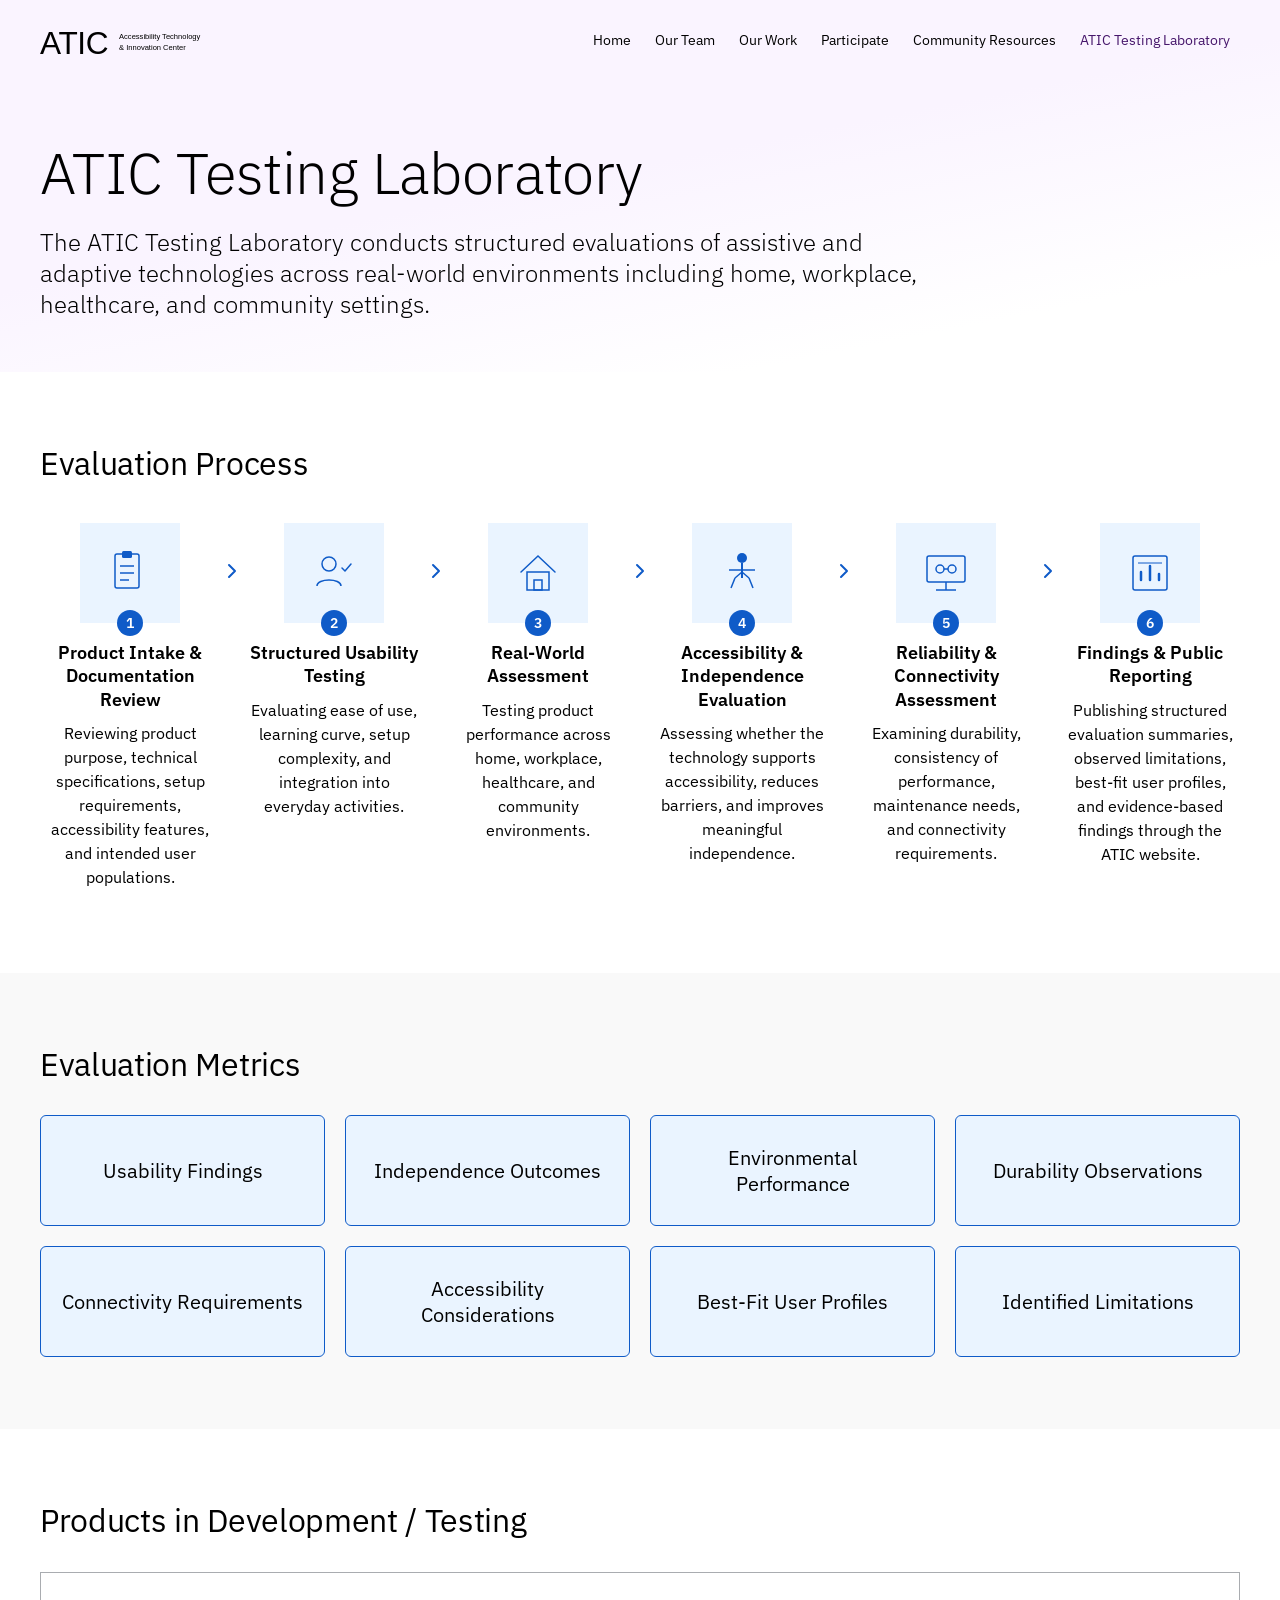
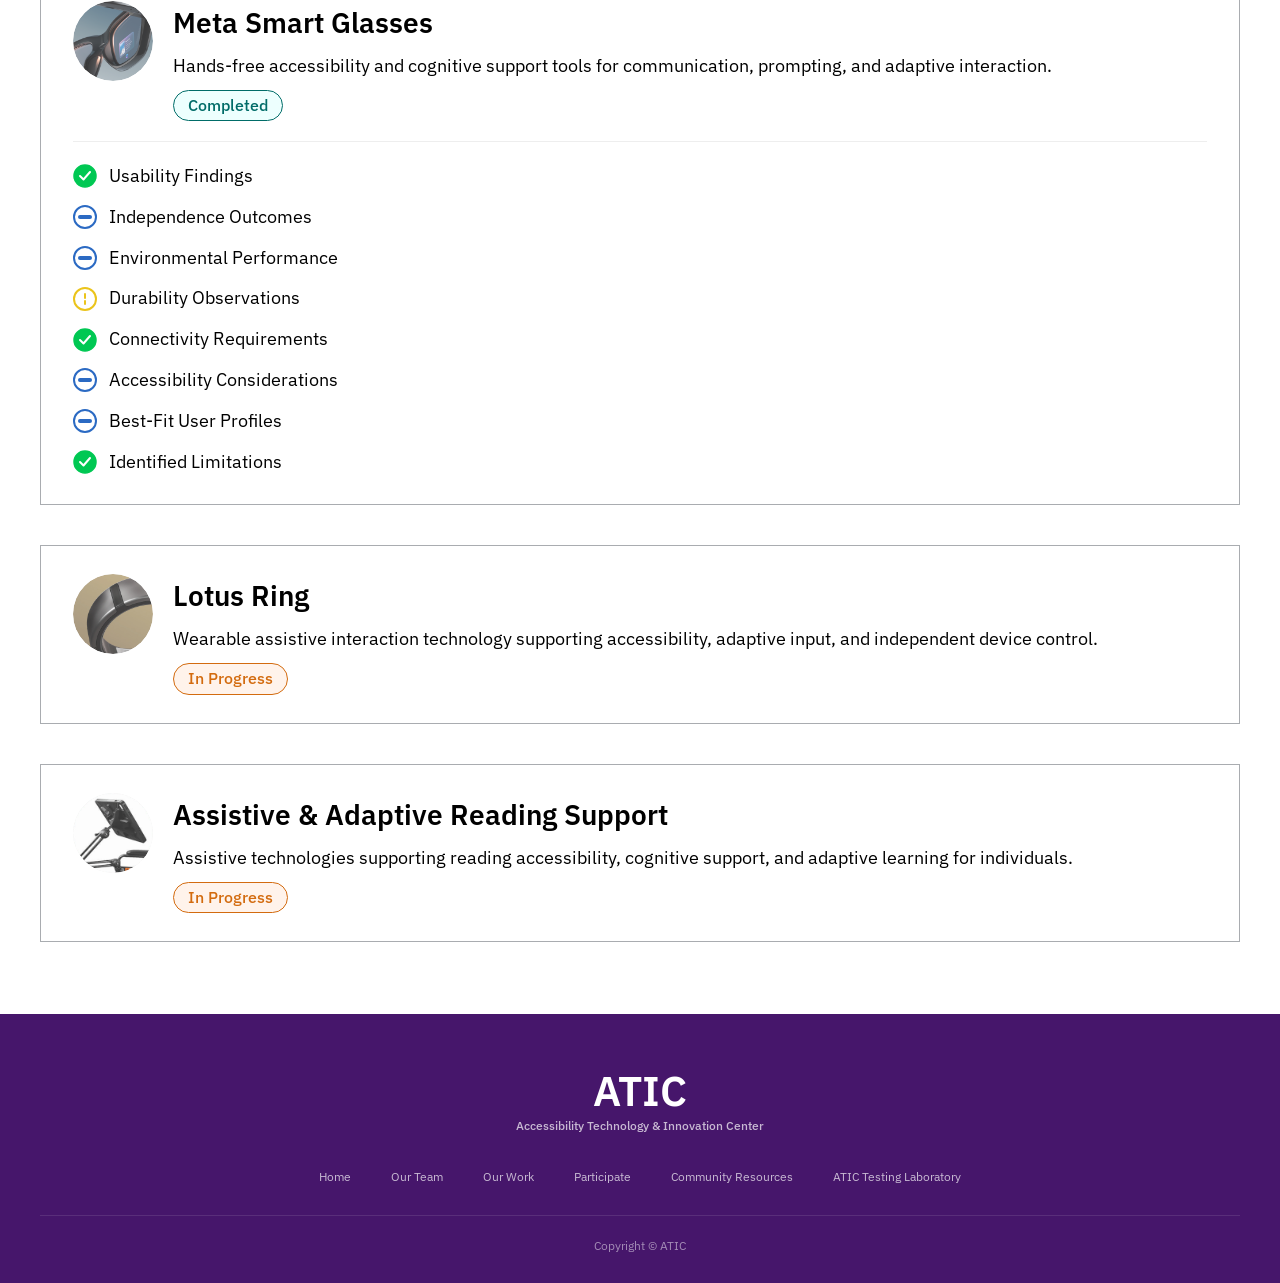
==== atic-testing-laboratory.html @ b6a00f61 "Fix navbar truly transparent + remove ALL button borders Navbar transparency (root cause fixed): - R" ====
<!DOCTYPE html>
<html lang="en">
<head>
  <meta charset="UTF-8" />
  <meta name="viewport" content="width=device-width, initial-scale=1.0" />
  <title>ATIC Testing Laboratory — ATIC</title>
  <meta name="description" content="The ATIC Testing Laboratory conducts structured evaluations of assistive and adaptive technologies across real-world environments." />
  <link rel="stylesheet" href="css/styles.css" />
  <style>
    /* ── ATIC Testing Laboratory page overrides (from Figma CSS) ── */

    /* Hero: same gradient as Participate */
    .hero-lab {
      background: linear-gradient(348.74deg, #FFFFFF 17.06%, #FAF4FF 53.49%);
      padding: calc(80px + 56px) 0 52px; /* 80px nav-h + content spacing */
    }
    .hero-lab .hero-desc-lg {
      font-size: clamp(1.1rem, 2vw, 1.5rem);
      font-weight: 300;
      color: var(--text);
      max-width: 900px;
      line-height: 1.3;
      margin-top: 16px;
    }

    /* ── Evaluation Process ── */
    .eval-flow {
      display: flex;
      align-items: flex-start;
      overflow-x: auto;
      padding-bottom: 12px;
      gap: 0;
      margin-top: 40px;
    }
    .eval-step {
      flex: 1;
      min-width: 145px;
      display: flex;
      flex-direction: column;
      align-items: center;
      text-align: center;
      padding: 0 4px;
    }
    /* 100×100 icon box with #EAF4FF bg (from Figma) */
    .eval-icon-wrap {
      position: relative;
      width: 100px; height: 100px;
      background: #EAF4FF;
      display: flex; align-items: center; justify-content: center;
      flex-shrink: 0;
      margin-bottom: 18px;
    }
    .eval-icon-wrap svg { width: 54px; height: 54px; }
    /* Step number circle: #0F5BC8 (from Figma) */
    .eval-num {
      position: absolute;
      bottom: -13px; left: 50%; transform: translateX(-50%);
      width: 26px; height: 26px;
      background: #0F5BC8;
      border-radius: 50%;
      color: #fff;
      font-size: 0.875rem; font-weight: 600;
      display: flex; align-items: center; justify-content: center;
      font-family: 'IBM Plex Sans', sans-serif;
      flex-shrink: 0;
      z-index: 1;
    }
    /* Step label: 18px weight 600 centered (from Figma) */
    .eval-label {
      font-size: 1.125rem;
      font-weight: 600;
      line-height: 1.3;
      color: var(--text);
      margin-bottom: 10px;
      max-width: 200px;
    }
    /* Description: 16px weight 400 (from Figma) */
    .eval-desc {
      font-size: 1rem;
      font-weight: 400;
      color: var(--text);
      line-height: 1.5;
      max-width: 200px;
    }
    /* Arrow connector between steps: border #0F5BC8 (from Figma) */
    .eval-arrow {
      flex-shrink: 0;
      display: flex; align-items: flex-start;
      padding-top: 36px;
      color: #0F5BC8;
    }
    .eval-arrow svg { width: 24px; height: 24px; }

    /* ── Evaluation Metrics ── */
    /* Boxes: #EAF4FF bg, #0F5BC8 border, border-radius 6px (from Figma) */
    .metrics-grid-lab {
      display: grid;
      grid-template-columns: repeat(4, 1fr);
      gap: 20px;
      margin-top: 32px;
    }
    .metric-box-lab {
      background: #EAF4FF;
      border: 1px solid #0F5BC8;
      border-radius: 6px;
      min-height: 111px;
      display: flex; align-items: center; justify-content: center;
      text-align: center;
      padding: 16px 20px;
      /* 20px font (from Figma) */
      font-size: 1.25rem;
      font-weight: 400;
      line-height: 1.3;
      color: var(--text);
      transition: background .2s;
    }
    .metric-box-lab:hover { background: #D4ECFF; }

    /* ── Product cards ── */
    .prod-list { display: flex; flex-direction: column; gap: 40px; margin-top: 32px; }
    .prod-card-lab {
      border: 1px solid var(--border);
      padding: 28px 32px;
    }
    .prod-header-lab {
      display: flex; align-items: flex-start; gap: 20px;
    }
    /* 80×80 circular placeholder (from Figma: Ellipse 130 = 80px) */
    .prod-circle {
      width: 80px; height: 80px;
      border-radius: 50%;
      flex-shrink: 0;
      overflow: hidden;
    }
    .prod-meta { flex: 1; }
    .prod-name {
      font-size: 1.75rem; /* 28px from Figma */
      font-weight: 600;
      margin-bottom: 8px;
    }
    .prod-desc {
      font-size: 1.125rem; /* 18px from Figma */
      font-weight: 400;
      color: var(--text);
      margin-bottom: 12px;
      line-height: 1.33;
    }
    /* Completed badge: #EDFFFE bg, #006C68 border+text (from Figma) */
    .badge-completed-lab {
      display: inline-flex; align-items: center; justify-content: center;
      padding: 2px 14px;
      background: #EDFFFE;
      border: 1px solid #006C68;
      border-radius: 16px;
      font-size: 1rem; font-weight: 500;
      color: #006C68;
    }
    /* In Progress badge: #FFF3EB bg, #D36B0F border+text (from Figma) */
    .badge-progress-lab {
      display: inline-flex; align-items: center; justify-content: center;
      padding: 2px 14px;
      background: #FFF3EB;
      border: 1px solid #D36B0F;
      border-radius: 16px;
      font-size: 1rem; font-weight: 500;
      color: #D36B0F;
    }
    /* Checklist */
    .prod-checklist-lab {
      margin-top: 20px;
      padding-top: 20px;
      border-top: 1px solid #eee;
      display: flex;
      flex-direction: column;
      gap: 12px;
    }
    .check-row-lab {
      display: flex; align-items: center; gap: 12px;
      font-size: 1.125rem; /* 18px from Figma */
      font-weight: 400;
      color: var(--text);
    }
    .check-row-lab svg { flex-shrink: 0; width: 24px; height: 24px; }

    /* Responsive */
    @media (max-width: 1024px) {
      .metrics-grid-lab { grid-template-columns: repeat(2, 1fr); }
    }
    @media (max-width: 768px) {
      .eval-flow { flex-direction: column; align-items: center; }
      .eval-arrow { padding-top: 0; transform: rotate(90deg); }
      .metrics-grid-lab { grid-template-columns: repeat(2, 1fr); gap: 12px; }
      .metric-box-lab { font-size: 1rem; min-height: 80px; }
      .prod-header-lab { flex-direction: column; align-items: flex-start; }
      .prod-name { font-size: 1.375rem; }
      .prod-desc { font-size: 1rem; }
    }
    @media (max-width: 480px) {
      .metrics-grid-lab { grid-template-columns: 1fr 1fr; }
    }
  </style>
</head>
<body class="page-body">

<!-- ═══════════ NAVBAR ═══════════ -->
<nav class="navbar">
  <div class="container nav-inner">
    <a href="index.html" class="nav-logo"><img src="assets/images/atic-logo.svg" alt="ATIC - Accessibility Technology &amp; Innovation Center" class="nav-logo-img"></a>
    <div class="nav-links">
      <a href="index.html">Home</a>
      <a href="our-team.html">Our Team</a>
      <a href="our-work.html">Our Work</a>
      <a href="participate.html">Participate</a>
      <a href="community-resources.html">Community Resources</a>
      <a href="atic-testing-laboratory.html" class="active">ATIC Testing Laboratory</a>
    </div>
    <button class="hamburger" aria-label="Menu"><span></span><span></span><span></span></button>
  </div>
</nav>
<div class="mobile-nav">
  <a href="index.html">Home</a>
  <a href="our-team.html">Our Team</a>
  <a href="our-work.html">Our Work</a>
  <a href="participate.html">Participate</a>
  <a href="community-resources.html">Community Resources</a>
  <a href="atic-testing-laboratory.html" class="active">ATIC Testing Laboratory</a>
</div>

<!-- ═══════════ HERO ═══════════
     bg: linear-gradient(348.74deg, #FFFFFF 17.06%, #FAF4FF 53.49%)
     heading: weight 300, 64px | description: weight 300, 24px
-->
<section class="hero-lab">
  <div class="container">
    <h1 class="h-hero">ATIC Testing Laboratory</h1>
    <p class="hero-desc-lg">The ATIC Testing Laboratory conducts structured evaluations of assistive and adaptive technologies across real-world environments including home, workplace, healthcare, and community settings.</p>
  </div>
</section>

<!-- ═══════════ EVALUATION PROCESS ═══════════
     Icons: 100×100px, #EAF4FF bg
     Step numbers: 26×26px, #0F5BC8 bg, white text
     Labels: 18px weight 600 | Desc: 16px weight 400
     Connectors: #0F5BC8 arrows
-->
<section style="background:#fff; padding:72px 0;">
  <div class="container">
    <h2 class="h-section">Evaluation Process</h2>
    <div class="eval-flow">

      <!-- Step 1 -->
      <div class="eval-step">
        <div class="eval-icon-wrap">
          <!-- Document/clipboard icon -->
          <svg viewBox="0 0 54 54" fill="none" xmlns="http://www.w3.org/2000/svg">
            <rect x="12" y="8" width="24" height="34" rx="2" fill="none" stroke="#0F5BC8" stroke-width="1.5"/>
            <rect x="19" y="5" width="10" height="7" rx="1.5" fill="#0F5BC8"/>
            <line x1="17" y1="20" x2="31" y2="20" stroke="#0F5BC8" stroke-width="1.5"/>
            <line x1="17" y1="27" x2="31" y2="27" stroke="#0F5BC8" stroke-width="1.5"/>
            <line x1="17" y1="34" x2="26" y2="34" stroke="#0F5BC8" stroke-width="1.5"/>
          </svg>
          <div class="eval-num">1</div>
        </div>
        <p class="eval-label">Product Intake &amp; Documentation Review</p>
        <p class="eval-desc">Reviewing product purpose, technical specifications, setup requirements, accessibility features, and intended user populations.</p>
      </div>

      <div class="eval-arrow">
        <svg viewBox="0 0 24 24" fill="none" xmlns="http://www.w3.org/2000/svg">
          <path d="M9 18l6-6-6-6" stroke="#0F5BC8" stroke-width="2" stroke-linecap="round" stroke-linejoin="round"/>
        </svg>
      </div>

      <!-- Step 2 -->
      <div class="eval-step">
        <div class="eval-icon-wrap">
          <!-- Person + checklist icon -->
          <svg viewBox="0 0 54 54" fill="none" xmlns="http://www.w3.org/2000/svg">
            <circle cx="22" cy="18" r="7" fill="none" stroke="#0F5BC8" stroke-width="1.5"/>
            <path d="M10 40c0-8 24-8 24 0" fill="none" stroke="#0F5BC8" stroke-width="1.5"/>
            <path d="M35 22l3 3 6-7" stroke="#0F5BC8" stroke-width="1.5" stroke-linecap="round" stroke-linejoin="round" fill="none"/>
          </svg>
          <div class="eval-num">2</div>
        </div>
        <p class="eval-label">Structured Usability Testing</p>
        <p class="eval-desc">Evaluating ease of use, learning curve, setup complexity, and integration into everyday activities.</p>
      </div>

      <div class="eval-arrow">
        <svg viewBox="0 0 24 24" fill="none"><path d="M9 18l6-6-6-6" stroke="#0F5BC8" stroke-width="2" stroke-linecap="round" stroke-linejoin="round"/></svg>
      </div>

      <!-- Step 3 -->
      <div class="eval-step">
        <div class="eval-icon-wrap">
          <!-- House/environment icon -->
          <svg viewBox="0 0 54 54" fill="none" xmlns="http://www.w3.org/2000/svg">
            <path d="M10 26L27 10L44 26" stroke="#0F5BC8" stroke-width="1.5" stroke-linecap="round"/>
            <rect x="16" y="26" width="22" height="18" fill="none" stroke="#0F5BC8" stroke-width="1.5"/>
            <rect x="23" y="34" width="8" height="10" fill="none" stroke="#0F5BC8" stroke-width="1.5"/>
          </svg>
          <div class="eval-num">3</div>
        </div>
        <p class="eval-label">Real-World Assessment</p>
        <p class="eval-desc">Testing product performance across home, workplace, healthcare, and community environments.</p>
      </div>

      <div class="eval-arrow">
        <svg viewBox="0 0 24 24" fill="none"><path d="M9 18l6-6-6-6" stroke="#0F5BC8" stroke-width="2" stroke-linecap="round" stroke-linejoin="round"/></svg>
      </div>

      <!-- Step 4 -->
      <div class="eval-step">
        <div class="eval-icon-wrap">
          <!-- Accessibility figure icon -->
          <svg viewBox="0 0 54 54" fill="none" xmlns="http://www.w3.org/2000/svg">
            <circle cx="27" cy="12" r="5" fill="#0F5BC8"/>
            <line x1="27" y1="17" x2="27" y2="32" stroke="#0F5BC8" stroke-width="2"/>
            <line x1="14" y1="24" x2="40" y2="24" stroke="#0F5BC8" stroke-width="1.5"/>
            <line x1="20" y1="32" x2="27" y2="26" stroke="#0F5BC8" stroke-width="1.5"/>
            <line x1="34" y1="32" x2="27" y2="26" stroke="#0F5BC8" stroke-width="1.5"/>
            <line x1="20" y1="32" x2="16" y2="42" stroke="#0F5BC8" stroke-width="1.5"/>
            <line x1="34" y1="32" x2="38" y2="42" stroke="#0F5BC8" stroke-width="1.5"/>
          </svg>
          <div class="eval-num">4</div>
        </div>
        <p class="eval-label">Accessibility &amp; Independence Evaluation</p>
        <p class="eval-desc">Assessing whether the technology supports accessibility, reduces barriers, and improves meaningful independence.</p>
      </div>

      <div class="eval-arrow">
        <svg viewBox="0 0 24 24" fill="none"><path d="M9 18l6-6-6-6" stroke="#0F5BC8" stroke-width="2" stroke-linecap="round" stroke-linejoin="round"/></svg>
      </div>

      <!-- Step 5 -->
      <div class="eval-step">
        <div class="eval-icon-wrap">
          <!-- Connectivity/network icon -->
          <svg viewBox="0 0 54 54" fill="none" xmlns="http://www.w3.org/2000/svg">
            <rect x="8" y="10" width="38" height="26" rx="2" fill="none" stroke="#0F5BC8" stroke-width="1.5"/>
            <line x1="27" y1="36" x2="27" y2="44" stroke="#0F5BC8" stroke-width="1.5"/>
            <line x1="17" y1="44" x2="37" y2="44" stroke="#0F5BC8" stroke-width="1.5"/>
            <circle cx="21" cy="23" r="4" fill="none" stroke="#0F5BC8" stroke-width="1.5"/>
            <circle cx="33" cy="23" r="4" fill="none" stroke="#0F5BC8" stroke-width="1.5"/>
            <line x1="25" y1="23" x2="29" y2="23" stroke="#0F5BC8" stroke-width="1.5"/>
          </svg>
          <div class="eval-num">5</div>
        </div>
        <p class="eval-label">Reliability &amp; Connectivity Assessment</p>
        <p class="eval-desc">Examining durability, consistency of performance, maintenance needs, and connectivity requirements.</p>
      </div>

      <div class="eval-arrow">
        <svg viewBox="0 0 24 24" fill="none"><path d="M9 18l6-6-6-6" stroke="#0F5BC8" stroke-width="2" stroke-linecap="round" stroke-linejoin="round"/></svg>
      </div>

      <!-- Step 6 -->
      <div class="eval-step">
        <div class="eval-icon-wrap">
          <!-- Chart/reporting icon -->
          <svg viewBox="0 0 54 54" fill="none" xmlns="http://www.w3.org/2000/svg">
            <rect x="10" y="10" width="34" height="34" rx="2" fill="none" stroke="#0F5BC8" stroke-width="1.5"/>
            <line x1="18" y1="34" x2="18" y2="26" stroke="#0F5BC8" stroke-width="2.5" stroke-linecap="round"/>
            <line x1="27" y1="34" x2="27" y2="20" stroke="#0F5BC8" stroke-width="2.5" stroke-linecap="round"/>
            <line x1="36" y1="34" x2="36" y2="28" stroke="#0F5BC8" stroke-width="2.5" stroke-linecap="round"/>
            <line x1="15" y1="17" x2="39" y2="17" stroke="#0F5BC8" stroke-width="1"/>
          </svg>
          <div class="eval-num">6</div>
        </div>
        <p class="eval-label">Findings &amp; Public Reporting</p>
        <p class="eval-desc">Publishing structured evaluation summaries, observed limitations, best-fit user profiles, and evidence-based findings through the ATIC website.</p>
      </div>

    </div>
  </div>
</section>

<!-- ═══════════ EVALUATION METRICS ═══════════
     Boxes: #EAF4FF bg, #0F5BC8 border, border-radius 6px
     Text: 20px weight 400 centered (from Figma)
-->
<section style="background:#F9F9F9; padding:72px 0;">
  <div class="container">
    <h2 class="h-section">Evaluation Metrics</h2>
    <div class="metrics-grid-lab">
      <div class="metric-box-lab">Usability Findings</div>
      <div class="metric-box-lab">Independence Outcomes</div>
      <div class="metric-box-lab">Environmental Performance</div>
      <div class="metric-box-lab">Durability Observations</div>
      <div class="metric-box-lab">Connectivity Requirements</div>
      <div class="metric-box-lab">Accessibility Considerations</div>
      <div class="metric-box-lab">Best-Fit User Profiles</div>
      <div class="metric-box-lab">Identified Limitations</div>
    </div>
  </div>
</section>

<!-- ═══════════ PRODUCTS IN DEVELOPMENT / TESTING ═══════════
     Cards: border: 1px solid #A9ACB0
     Icon: 80×80px circle placeholder
     Title: 28px weight 600 | Desc: 18px weight 400
     Completed: #EDFFFE / #006C68
     In Progress: #FFF3EB / #D36B0F
     Checklist: green #00C853 / blue #2B6AC3 / yellow #EBC41B
-->
<section style="background:#fff; padding:72px 0;">
  <div class="container">
    <h2 class="h-section">Products in Development / Testing</h2>
    <div class="prod-list">

      <!-- ── Product 1: Meta Smart Glasses (COMPLETED — expanded checklist) ── -->
      <div class="prod-card-lab">
        <div class="prod-header-lab">
          <div class="prod-circle">
            <img src="assets/images/Ellipse 131.svg" alt="">
          </div>
          <div class="prod-meta">
            <p class="prod-name">Meta Smart Glasses</p>
            <p class="prod-desc">Hands-free accessibility and cognitive support tools for communication, prompting, and adaptive interaction.</p>
            <span class="badge-completed-lab">Completed</span>
          </div>
        </div>

        <!-- Checklist (only shown for first product per Figma) -->
        <div class="prod-checklist-lab">

          <!-- Green ✓ = fully done (#00C853) -->
          <div class="check-row-lab">
            <svg viewBox="0 0 24 24" fill="none" xmlns="http://www.w3.org/2000/svg">
              <circle cx="12" cy="12" r="11" fill="#00C853" stroke="#00C853" stroke-width="1.5"/>
              <path d="M7 12L10.5 15.5L17 8" stroke="#fff" stroke-width="2" stroke-linecap="round" stroke-linejoin="round"/>
            </svg>
            Usability Findings
          </div>

          <!-- Blue ● = in progress (#2B6AC3) -->
          <div class="check-row-lab">
            <svg viewBox="0 0 24 24" fill="none" xmlns="http://www.w3.org/2000/svg">
              <circle cx="12" cy="12" r="11" fill="none" stroke="#2B6AC3" stroke-width="2"/>
              <rect x="5" y="10" width="14" height="4" rx="2" fill="#2B6AC3"/>
            </svg>
            Independence Outcomes
          </div>

          <!-- Blue ● -->
          <div class="check-row-lab">
            <svg viewBox="0 0 24 24" fill="none" xmlns="http://www.w3.org/2000/svg">
              <circle cx="12" cy="12" r="11" fill="none" stroke="#2B6AC3" stroke-width="2"/>
              <rect x="5" y="10" width="14" height="4" rx="2" fill="#2B6AC3"/>
            </svg>
            Environmental Performance
          </div>

          <!-- Yellow ◎ = partially done (#EBC41B) -->
          <div class="check-row-lab">
            <svg viewBox="0 0 24 24" fill="none" xmlns="http://www.w3.org/2000/svg">
              <circle cx="12" cy="12" r="11" fill="none" stroke="#EBC41B" stroke-width="2"/>
              <line x1="12" y1="7" x2="12" y2="11" stroke="#EBC41B" stroke-width="2" stroke-linecap="round"/>
              <line x1="12" y1="14" x2="12" y2="17" stroke="#EBC41B" stroke-width="2" stroke-linecap="round"/>
            </svg>
            Durability Observations
          </div>

          <!-- Green ✓ -->
          <div class="check-row-lab">
            <svg viewBox="0 0 24 24" fill="none" xmlns="http://www.w3.org/2000/svg">
              <circle cx="12" cy="12" r="11" fill="#00C853" stroke="#00C853" stroke-width="1.5"/>
              <path d="M7 12L10.5 15.5L17 8" stroke="#fff" stroke-width="2" stroke-linecap="round" stroke-linejoin="round"/>
            </svg>
            Connectivity Requirements
          </div>

          <!-- Blue ● -->
          <div class="check-row-lab">
            <svg viewBox="0 0 24 24" fill="none" xmlns="http://www.w3.org/2000/svg">
              <circle cx="12" cy="12" r="11" fill="none" stroke="#2B6AC3" stroke-width="2"/>
              <rect x="5" y="10" width="14" height="4" rx="2" fill="#2B6AC3"/>
            </svg>
            Accessibility Considerations
          </div>

          <!-- Blue ● -->
          <div class="check-row-lab">
            <svg viewBox="0 0 24 24" fill="none" xmlns="http://www.w3.org/2000/svg">
              <circle cx="12" cy="12" r="11" fill="none" stroke="#2B6AC3" stroke-width="2"/>
              <rect x="5" y="10" width="14" height="4" rx="2" fill="#2B6AC3"/>
            </svg>
            Best-Fit User Profiles
          </div>

          <!-- Green ✓ -->
          <div class="check-row-lab">
            <svg viewBox="0 0 24 24" fill="none" xmlns="http://www.w3.org/2000/svg">
              <circle cx="12" cy="12" r="11" fill="#00C853" stroke="#00C853" stroke-width="1.5"/>
              <path d="M7 12L10.5 15.5L17 8" stroke="#fff" stroke-width="2" stroke-linecap="round" stroke-linejoin="round"/>
            </svg>
            Identified Limitations
          </div>

        </div>
      </div>

      <!-- ── Product 2: Lotus Ring (IN PROGRESS — no checklist) ── -->
      <div class="prod-card-lab">
        <div class="prod-header-lab">
          <div class="prod-circle">
            <img src="assets/images/Ellipse 130.svg" alt="">
          </div>
          <div class="prod-meta">
            <p class="prod-name">Lotus Ring</p>
            <p class="prod-desc">Wearable assistive interaction technology supporting accessibility, adaptive input, and independent device control.</p>
            <span class="badge-progress-lab">In Progress</span>
          </div>
        </div>
      </div>

      <!-- ── Product 3: Assistive & Adaptive Reading Support (IN PROGRESS — no checklist) ── -->
      <div class="prod-card-lab">
        <div class="prod-header-lab">
          <div class="prod-circle">
            <img src="assets/images/Ellipse 130 (1).svg" alt="">
          </div>
          <div class="prod-meta">
            <p class="prod-name">Assistive &amp; Adaptive Reading Support</p>
            <p class="prod-desc">Assistive technologies supporting reading accessibility, cognitive support, and adaptive learning for individuals.</p>
            <span class="badge-progress-lab">In Progress</span>
          </div>
        </div>
      </div>

    </div>
  </div>
</section>

<!-- ═══════════ FOOTER ═══════════ -->
<footer>
  <div class="container">
    <div class="footer-logo-wrap">
      <span class="footer-atic">ATIC</span>
      <span class="footer-sub">Accessibility Technology &amp; Innovation Center</span>
    </div>
    <nav class="footer-nav">
      <a href="index.html">Home</a>
      <a href="our-team.html">Our Team</a>
      <a href="our-work.html">Our Work</a>
      <a href="participate.html">Participate</a>
      <a href="community-resources.html">Community Resources</a>
      <a href="atic-testing-laboratory.html">ATIC Testing Laboratory</a>
    </nav>
    <p class="footer-copy">Copyright &copy; ATIC</p>
  </div>
</footer>

<script src="js/main.js"></script>
</body>
</html>
---- css/styles.css ----
/* ============================================================
   ATIC Website — v3 (Pixel-exact from Figma CSS spec)
   Font: IBM Plex Sans | Primary: #46166B
   ============================================================ */

@import url('https://fonts.googleapis.com/css2?family=IBM+Plex+Sans:ital,wght@0,300;0,400;0,500;0,600;1,400&display=swap');

/* ── Design tokens (directly from Figma CSS) ── */
:root {
  --purple:     #46166B;   /* primary brand purple */
  --purple-tag: #6615A4;   /* research badge */
  --lavender:   #FAF4FF;   /* light purple bg */
  --gold:       #FDCC48;   /* CTA banner */
  --green-tag:  #166B5A;   /* workshop badge */
  --amber-tag:  #DEA303;   /* event badge */
  --footer-bg:  #46166B;
  --text:       #000000;
  --text-muted: #7E7E7E;
  --border:     #A9ACB0;
  --card-f9:    #F9F9F9;
  --ededed:     #EDEDED;
  --white:      #FFFFFF;
  --shadow:     0 4px 16px rgba(0,0,0,.08);
  --r-sm:  6px;
  --r-md: 12px;
  --nav-h: 80px;
  --max-w: 1400px;
  --ease:  all .22s ease;
}

/* ── Reset ── */
*,*::before,*::after{box-sizing:border-box;margin:0;padding:0}
html{scroll-behavior:smooth}
body{
  font-family:'IBM Plex Sans',system-ui,sans-serif;
  color:var(--text);
  background:#fff;
  -webkit-font-smoothing:antialiased;
  line-height:1.6;
  overflow-x:hidden; /* feedback: remove horizontal scrollbar */
}
img{max-width:100%;height:auto;display:block}
a{text-decoration:none;color:inherit}
ul{list-style:none}
button{cursor:pointer;border:0;background:none;font-family:inherit}
/* Navbar is transparent, hero sections include nav-h in their top padding */
.page-body{padding-top:0}

/* ── Container ── */
.container{width:100%;max-width:var(--max-w);margin:0 auto;padding:0 40px}

/* ================================================================
   TYPOGRAPHY  (from Figma CSS)
   ================================================================ */
/* Hero heading: weight 300, 64px */
.h-hero{
  font-size:clamp(2rem,4.5vw,4rem);
  font-weight:300;
  line-height:1.3;
  letter-spacing:-0.01em;
  color:var(--text);
}
/* Section headings: feedback → IBM Plex Sans Regular 32px */
.h-section{
  font-size:2rem; /* 32px fixed per feedback */
  font-weight:400;
  line-height:1.2;
  letter-spacing:-0.01em;
  color:var(--text);
}
/* Card title: weight 600, 28px */
.h-card{
  font-size:clamp(1rem,2vw,1.75rem);
  font-weight:600;
  line-height:1.15;
  color:var(--text);
}
/* What We Do item title: weight 600, 24px */
.h-item{
  font-size:clamp(1rem,1.8vw,1.5rem);
  font-weight:600;
  line-height:1.33;
  color:var(--text);
}
p{font-size:1rem;color:var(--text);line-height:1.6}
.text-muted{color:var(--text-muted)}
.text-center{text-align:center}

/* ================================================================
   BUTTONS & LINKS  (from Figma CSS)
   ================================================================ */
/* Primary: filled, NO border */
.btn-primary{
  display:inline-flex;align-items:center;gap:6px;
  padding:8px 20px;
  background:var(--purple);color:#fff;
  font-size:1rem;font-weight:500;letter-spacing:-0.01em;
  border:0;
  border-radius:var(--r-sm);
  transition:var(--ease);
}
.btn-primary:hover{background:#341153;transform:translateY(-1px)}

/* Outline: NO border — subtle bg tint instead */
.btn-outline{
  display:inline-flex;align-items:center;gap:6px;
  padding:8px 20px;
  background:rgba(70,22,107,.09);color:var(--purple);
  font-size:1rem;font-weight:500;letter-spacing:-0.01em;
  border:0;
  border-radius:var(--r-sm);
  transition:var(--ease);
}
.btn-outline:hover{background:var(--purple);color:#fff}

/* Text arrow link — "Button →" style from Figma */
.link-btn{
  display:inline-flex;align-items:center;gap:4px;
  font-size:0.875rem;font-weight:500;
  color:var(--purple);
  transition:var(--ease);
}
.link-btn::after{content:'→'}
.link-btn:hover{gap:8px}

/* White-on-purple outline (for footer/dark bg) */
/* White variant on dark/coloured bg — NO border */
.btn-outline-white{
  display:inline-flex;align-items:center;padding:8px 20px;
  border:0;
  background:rgba(255,255,255,.18);color:#fff;
  font-size:1rem;font-weight:500;
  border-radius:var(--r-sm);transition:var(--ease);
}
.btn-outline-white:hover{background:rgba(255,255,255,.32)}

/* Small util */
.btn-sm{padding:6px 16px!important;font-size:0.875rem!important}

/* ── Badge tags (from Figma CSS) ── */
.tag{
  display:inline-flex;align-items:center;justify-content:center;
  padding:2px 14px;
  border-radius:16px;
  font-size:1rem;font-weight:500;
  line-height:1.5;
}
.tag-research{border:1px solid var(--purple-tag);color:var(--purple-tag)}
.tag-workshop{border:1px solid var(--green-tag);color:var(--green-tag)}
.tag-event   {border:1px solid var(--amber-tag);color:var(--amber-tag)}
.tag-purple  {border:1px solid var(--purple);   color:var(--purple)}

/* Completed / In Progress */
.badge-done{display:inline-flex;align-items:center;padding:3px 10px;border-radius:20px;font-size:.75rem;font-weight:600;background:#D1FAE5;color:#059669}
.badge-prog{display:inline-flex;align-items:center;padding:3px 10px;border-radius:20px;font-size:.75rem;font-weight:600;background:#DBEAFE;color:#2563EB}

/* ================================================================
   NAVBAR
   ================================================================ */
/* feedback: transparent navbar blends with hero, turns opaque on scroll */
.navbar{
  position:fixed;top:0;left:0;right:0;
  height:var(--nav-h);
  background:transparent;
  border-bottom:none;
  z-index:1000;
  transition:background .3s ease, border-bottom .3s ease, box-shadow .3s ease;
}
.navbar.scrolled{
  background:rgba(255,255,255,.97);
  backdrop-filter:blur(10px);
  border-bottom:1px solid #eee;
  box-shadow:var(--shadow);
}

.nav-inner{display:flex;align-items:center;justify-content:space-between;height:100%}

/* ATIC Logo — feedback: use img file so it stays consistent on responsive */
.nav-logo{display:flex;align-items:center;flex-shrink:0;text-decoration:none}
.nav-logo-img{height:44px;width:auto;display:block}
/* Keep text fallbacks for footer */
.logo-atic{font-size:2rem;font-weight:500;line-height:1;color:var(--text);letter-spacing:0}
.logo-sub-wrap{display:flex;align-items:center;padding-top:4px}
.logo-sub{font-size:0.625rem;font-weight:500;color:var(--text);line-height:1.3;max-width:130px}

/* Nav links */
.nav-links{display:flex;align-items:center;gap:4px}
.nav-links a{
  padding:6px 10px;
  font-size:0.875rem;font-weight:400;
  color:var(--text);
  border-radius:4px;
  transition:var(--ease);
  white-space:nowrap;
}
.nav-links a:hover,.nav-links a.active{color:var(--purple)}

/* Hamburger */
.hamburger{display:none;flex-direction:column;gap:5px;padding:8px;cursor:pointer}
.hamburger span{display:block;width:22px;height:2px;background:var(--text);border-radius:2px;transition:var(--ease)}
.hamburger.open span:nth-child(1){transform:rotate(45deg) translate(5px,5px)}
.hamburger.open span:nth-child(2){opacity:0}
.hamburger.open span:nth-child(3){transform:rotate(-45deg) translate(5px,-5px)}

.mobile-nav{display:none;position:fixed;top:var(--nav-h);left:0;right:0;background:#fff;border-bottom:1px solid #eee;padding:12px 24px;z-index:999;box-shadow:var(--shadow)}
.mobile-nav.open{display:block}
.mobile-nav a{display:block;padding:12px 0;border-bottom:1px solid #eee;font-weight:400;color:var(--text);transition:var(--ease)}
.mobile-nav a:last-child{border-bottom:none}
.mobile-nav a:hover,.mobile-nav a.active{color:var(--purple)}

/* ================================================================
   HERO — HOME
   ================================================================ */
.hero-home{
  background:linear-gradient(111.95deg,#FFFFFF 37.01%,#FAF4FF 55%);
  padding:calc(var(--nav-h) + 72px) 0 64px; /* top includes nav-h so gradient shows behind transparent nav */
  overflow:hidden;
}
.hero-grid{display:grid;grid-template-columns:1fr 1fr;gap:40px;align-items:center}

.hero-content h1{margin-bottom:24px}
.hero-desc{font-size:1.25rem;font-weight:400;letter-spacing:-0.01em;color:var(--text);margin-bottom:32px;max-width:520px}
.hero-actions{display:flex;gap:16px;flex-wrap:wrap}

/* ================================================================
   IMAGE FILL — all <img> tags sit directly in their container.
   To swap a placeholder for a real photo just change src="...".
   ================================================================ */

/* Rectangular image containers */
.r-img, .w-img, .u-img, .ev-banner, .ws-img, .part-img {
  overflow: hidden;
  background: #EDEDED;   /* shows while image loads */
}
.r-img img, .w-img img, .u-img img,
.ev-banner img, .ws-img img, .part-img img {
  width: 100%; height: 100%;
  object-fit: cover;
  display: block;
}

/* Circular image containers */
.orb-node, .lab-circle, .prod-circle { overflow: hidden; }
.orb-node img, .lab-circle img, .prod-circle img {
  width: 100%; height: 100%;
  object-fit: cover;
  display: block;
}

/* Team member photo (slightly rounded rect) */
.mem-placeholder { overflow: hidden; }
.mem-placeholder img {
  width: 100%; height: 100%;
  object-fit: cover;
  display: block;
}

/* ── Orbital hero illustration (matches Figma exactly) ── */
.hero-illustration{display:flex;align-items:center;justify-content:center}

/* feedback: enlarge hero illustration */
.hero-orb{
  position:relative;
  width:520px;height:520px; /* enlarged from 400px */
  flex-shrink:0;
}

/* SVG backdrop: rings, lines, dots */
.orb-svg{
  position:absolute;
  inset:0;
  width:100%;height:100%;
  pointer-events:none;
  overflow:visible;
}

/* Conic gradient inner ellipse — more prominent, centered in 520px container */
.orb-conic{
  position:absolute;
  width:280px;height:300px;
  left:120px;top:110px;
  background:conic-gradient(
    from 179.11deg at 53.79% 50.24%,
    #F1E0FF -0.73deg,
    #F1E0FF 33.82deg,
    #FAF4FF 145.38deg,
    #FAF4FF 226.29deg,
    #FAF4FF 231.86deg,
    #F1E0FF 359.27deg,
    #F1E0FF 393.82deg
  );
  border-radius:50%;
  opacity:.85; /* more visible per feedback */
  pointer-events:none;
  z-index:0;
}

/* Center ATIC circle — centred in 520px container */
.orb-center{
  position:absolute;
  width:120px;height:120px;
  left:200px;top:200px; /* (520-120)/2 = 200 */
  background:#FBFBFB;
  border-radius:50%;
  box-shadow:0 4px 80px rgba(15,145,215,.3), 0 0 0 1px #eee;
  display:flex;align-items:center;justify-content:center;
  font-size:1.6rem;font-weight:400;letter-spacing:0;
  color:var(--purple);
  z-index:3;
}

/* Base orbital node */
.orb-node{
  position:absolute;
  border-radius:50%;
  overflow:hidden;
  background:#fff;
  border:1px solid #D9D9D9;
  display:flex;align-items:center;justify-content:center;
  z-index:2;
  box-shadow:0 2px 10px rgba(0,0,0,.08);
  animation:float-orb 3.5s ease-in-out infinite;
}
.orb-node img{width:100%;height:100%;object-fit:cover;border-radius:50%}

/* Large nodes: 90px (scaled up from 74px) */
.on-tl{width:90px;height:90px;border:3px solid #2BB7B1;left:46px; top:5px;   animation-delay:0s}
.on-tr{width:90px;height:90px;border:3px solid #2D77E5;left:348px;top:0px;   animation-delay:.5s}
.on-bl{width:90px;height:90px;border:3px solid #9D4CDB;left:-35px;top:302px; animation-delay:.3s}

/* Small nodes: 52px, gray border */
/* Small nodes repositioned for 520px container */
.on-lm{width:64px;height:64px;border:1px solid #D9D9D9;left:72px; top:178px;animation-delay:1s}
.on-rm{width:64px;height:64px;border:1px solid #D9D9D9;left:348px;top:185px;animation-delay:1.5s}
.on-bc{width:64px;height:64px;border:1px solid #D9D9D9;left:228px;top:364px;animation-delay:.8s}

@keyframes float-orb{0%,100%{transform:translateY(0)}50%{transform:translateY(-6px)}}

/* ================================================================
   HERO — INNER PAGES
   feedback: title 40px weight 300, subtitle 18px weight 300, padding 60px
   ================================================================ */
.hero-inner{
  background:linear-gradient(111.95deg,#FFFFFF 37.01%,#FAF4FF 55%);
  padding:calc(var(--nav-h) + 60px) 0 60px; /* top includes nav-h so gradient shows behind transparent nav */
}
/* Override h-hero for inner pages: 40px, IBM Plex Sans Light */
.hero-inner .h-hero{
  font-size:2.5rem; /* 40px per feedback */
  font-weight:300;
  margin-bottom:16px;
}
/* Inner page subtitle: 18px, weight 300 (Light) */
.hero-inner .hero-desc,.hero-inner p{
  font-size:1.125rem; /* 18px per feedback */
  font-weight:300;
  max-width:720px;
  color:var(--text);
}

/* ================================================================
   SECTION WRAPPER
   ================================================================ */
section{padding:72px 0}

/* ================================================================
   WHAT WE DO / WHO WE ARE  (Home)
   ================================================================ */
.what-who-section{background:#fff;padding:72px 0}
.what-who-grid{display:grid;grid-template-columns:1fr 1fr;gap:80px;align-items:start}

/* Left: What We Do */
.what-col .h-section{margin-bottom:28px}
.what-list{display:flex;flex-direction:column;gap:20px}

/* Bordered card items (from Figma: border: 1px solid #A9ACB0) */
.what-item{
  border:1px solid var(--border);
  padding:28px 24px 28px 40px;
  position:relative;
}
.what-item .h-item{margin-bottom:8px}
.what-item p{font-size:1rem;margin-bottom:14px}

/* Right: Who We Are */
.who-col .h-section{margin-bottom:28px}
/* F9F9F9 panel (from Figma: background: #F9F9F9; border-radius: 12px) */
.who-panel{
  background:var(--card-f9);
  border-radius:var(--r-md);
  padding:40px 24px 36px;
  display:flex;
  flex-direction:column;
  align-items:center;
  text-align:center;
}
.who-photo{
  width:180px;height:200px;
  border-radius:var(--r-sm);
  object-fit:cover;
  margin-bottom:20px;
  display:block;
}
.who-name{font-size:1.5rem;font-weight:500;letter-spacing:-0.01em;margin-bottom:4px}
.who-role{font-size:1.125rem;font-style:italic;font-weight:400;color:var(--text-muted);margin-bottom:16px}
.who-bio {font-size:1rem;line-height:1.6;margin-bottom:20px}

/* ================================================================
   FEATURED RESEARCH  (Home)
   ================================================================ */
.featured-research{background:#fff;padding:72px 0;border-top:1px solid #eee}
.section-header{display:flex;align-items:center;justify-content:space-between;margin-bottom:32px;flex-wrap:wrap;gap:12px}

/* 4-col grid */
.research-grid{display:grid;grid-template-columns:repeat(4,1fr);gap:40px}
/* Card: border: 1px solid #A9ACB0 (from Figma) */
.r-card{border:1px solid var(--border);display:flex;flex-direction:column;transition:var(--ease)}
.r-card:hover{box-shadow:var(--shadow);transform:translateY(-2px)}
/* Image area (from Figma: background: #EDEDED, height ~200px) */
.r-img{height:200px;background:var(--ededed);overflow:hidden;position:relative;flex-shrink:0}
.r-img img{width:100%;height:100%;object-fit:cover}
.r-img-placeholder{width:100%;height:100%;display:flex;align-items:center;justify-content:center}
/* Gradient placeholders */
.ri-1{background:linear-gradient(160deg,#e8d5ff,#d4b8f0)}
.ri-2{background:linear-gradient(160deg,#c8e6ff,#b3d4f5)}
.ri-3{background:linear-gradient(160deg,#ffe0d0,#f5c4ae)}
.ri-4{background:linear-gradient(160deg,#d0f0e8,#b5e0d4)}
.r-body{padding:24px 28px 28px;display:flex;flex-direction:column;gap:12px;flex:1}
.r-body .h-card{margin-bottom:4px}
.r-body p{font-size:1.125rem;line-height:1.33}

/* ================================================================
   CTA BANNER  (from Figma: background:#FDCC48, dark text)
   ================================================================ */
.cta-banner{background:var(--gold);padding:56px 0}
.cta-inner{display:flex;align-items:center;justify-content:space-between;gap:32px;flex-wrap:wrap}
/* Dark text on yellow (from Figma: color:#040404) */
.cta-inner h2{
  font-size:clamp(1.2rem,2.5vw,2.5rem);
  font-weight:500;
  letter-spacing:-0.5px;
  color:#040404;
  max-width:640px;
}
.cta-btns{display:flex;gap:16px;flex-shrink:0;flex-wrap:wrap}

/* ================================================================
   LATEST UPDATES  (Home)
   ================================================================ */
.latest-updates{background:#fff;padding:72px 0}
.updates-grid{display:grid;grid-template-columns:repeat(3,1fr);gap:40px;margin-top:32px}
/* Card: border:1px solid #A9ACB0 (from Figma) */
.u-card{border:1px solid var(--border);display:flex;flex-direction:column;transition:var(--ease)}
.u-card:hover{box-shadow:var(--shadow);transform:translateY(-2px)}
/* aspect-ratio matches the 440x200 image exactly — no cropping at any viewport */
.u-img{aspect-ratio:11/5;overflow:hidden;flex-shrink:0;background:var(--ededed)}
/* Event poster image backgrounds */
/* u-img gradient fallbacks (shown only if image fails to load) */
.u-img-1{background:#1B3A5C}
.u-img-2{background:#7C2D12}
.u-img-3{background:#1E3A8A}
.u-body{padding:24px 28px;display:flex;flex-direction:column;gap:12px;flex:1}
.u-body .h-card{margin-bottom:4px}
.u-body p{font-size:1.125rem;line-height:1.33}
/* Poster text styles */
.poster{color:#fff;text-align:center;line-height:1.25}
.poster .p-sm{font-size:.65rem;font-weight:600;letter-spacing:.5px;opacity:.85;margin-bottom:4px}
.poster .p-title{font-size:1rem;font-weight:700}
.poster .p-date{font-size:.65rem;margin-top:6px;opacity:.75}
.poster .p-gold{color:var(--gold)}
.poster .p-dream{font-size:1.6rem;font-weight:900;letter-spacing:2px;color:var(--gold)}

/* ================================================================
   COMMUNITY RESOURCES  (Home)
   ================================================================ */
.community-section{background:#fff;padding:72px 0}
.comm-grid{display:grid;grid-template-columns:repeat(3,1fr);gap:40px;margin-top:32px}
/* F9F9F9 background cards (from Figma) */
.comm-card{background:var(--card-f9);padding:28px;display:flex;flex-direction:column;gap:12px;transition:var(--ease)}
.comm-card:hover{box-shadow:var(--shadow)}
.comm-card .h-card{margin-bottom:4px}
.comm-card p{font-size:1.125rem;line-height:1.33}

/* ================================================================
   ATIC TESTING LAB PREVIEW  (Home)
   ================================================================ */
.lab-preview{background:#fff;padding:72px 0}
.lab-grid{display:grid;grid-template-columns:repeat(3,1fr);gap:40px;margin-top:32px}
/* Horizontal card: border:1px solid #A9ACB0 (from Figma) */
.lab-card{
  border:1px solid var(--border);
  padding:24px 20px;
  display:flex;gap:20px;align-items:flex-start;
  transition:var(--ease);
}
.lab-card:hover{box-shadow:var(--shadow)}
/* Circular photo (80px from Figma) */
.lab-circle{
  width:80px;height:80px;
  border-radius:50%;
  background:var(--ededed);
  display:flex;align-items:center;justify-content:center;
  font-size:1.8rem;
  flex-shrink:0;
  border:1px solid #D9D9D9;
  overflow:hidden;
}
.lab-circle img{width:100%;height:100%;object-fit:cover}
.lab-body{flex:1}
.lab-body .h-card{font-size:1.125rem;margin-bottom:6px}
.lab-body p{font-size:0.9375rem;margin-bottom:8px}

/* ================================================================
   PARTNERS  (Home)
   ================================================================ */
.partners-section{background:#fff;padding:72px 0}
/* feedback: increase spacing between rows, full colour on ALL logos */
.govt-logos{
  display:flex;align-items:center;justify-content:center;
  gap:60px;flex-wrap:wrap;
  margin-bottom:56px; /* more space between govt and industry rows */
}
.govt-logo{
  display:flex;align-items:center;justify-content:center;
  flex-shrink:0;
}
.govt-logo img{
  height:80px;width:auto;
  max-width:340px;
  display:block;
  object-fit:contain;
  opacity:1;
  transition:opacity .2s;
}
.govt-logo img:hover{opacity:.85}

/* feedback: full colour (no grayscale), full opacity on industry logos too */
.industry-logos{display:flex;align-items:center;justify-content:center;gap:56px;flex-wrap:wrap}
.il{display:flex;align-items:center;gap:4px;font-weight:700;font-size:1.3rem;transition:var(--ease);opacity:1;filter:none}
.il:hover{opacity:.8}
.il svg{transition:var(--ease)}

/* ================================================================
   FOOTER  (from Figma: background:#46166B, centered)
   ================================================================ */
footer{background:var(--footer-bg);padding:56px 0 28px}

.footer-logo-wrap{text-align:center;margin-bottom:32px;display:flex;flex-direction:column;align-items:center;gap:4px}
.footer-atic{font-size:2.625rem;font-weight:600;color:#fff;line-height:1}
.footer-sub{font-size:.75rem;font-weight:500;color:rgba(255,255,255,.7)}

.footer-nav{display:flex;justify-content:center;align-items:center;gap:8px 40px;flex-wrap:wrap;margin-bottom:28px}
.footer-nav a{font-size:.75rem;font-weight:400;color:rgba(255,255,255,.7);transition:var(--ease)}
.footer-nav a:hover{color:#fff}

.footer-copy{text-align:center;font-size:.75rem;color:rgba(255,255,255,.5);border-top:1px solid rgba(255,255,255,.1);padding-top:20px}

/* ================================================================
   OUR TEAM PAGE
   ================================================================ */
.director-section{background:#fff}
.director-card{
  display:flex;gap:36px;align-items:flex-start;
  border:1px solid var(--border);
  padding:36px;
}
.dir-photo{width:160px;height:180px;border-radius:var(--r-sm);object-fit:cover;flex-shrink:0}
.dir-info .h-card{font-size:1.5rem;margin-bottom:2px}
.dir-role{font-size:1.125rem;font-style:italic;color:var(--text-muted);margin-bottom:4px}
.dir-email{font-size:.875rem;color:var(--text-muted);margin-bottom:16px}
.dir-info p{font-size:1rem;margin-bottom:20px}

.members-section{background:var(--card-f9);padding:72px 0}
.members-grid{display:grid;grid-template-columns:repeat(2,1fr);gap:24px}
.member-card{
  background:#fff;
  border:1px solid var(--border);
  padding:24px;
  display:flex;gap:20px;align-items:flex-start;
  transition:var(--ease);
}
.member-card:hover{box-shadow:var(--shadow)}
.mem-photo{width:130px;height:150px;border-radius:var(--r-sm);object-fit:cover;flex-shrink:0;background:var(--ededed)}
.mem-placeholder{width:130px;height:150px;border-radius:var(--r-sm);background:var(--ededed);display:flex;align-items:center;justify-content:center;font-size:2rem;flex-shrink:0}
.mem-info .h-item{margin-bottom:2px;font-size:1rem}
.mem-role{font-size:.875rem;font-style:italic;color:var(--text-muted);margin-bottom:2px}
.mem-email{font-size:.8125rem;color:var(--text-muted);margin-bottom:10px}
.mem-info p{font-size:.875rem}

/* ================================================================
   OUR WORK PAGE
   ================================================================ */
.work-section{background:#fff;padding:72px 0}
.tabs-bar{display:flex;border-bottom:1.5px solid #eee;margin-bottom:36px;overflow-x:auto}
.tab-btn{
  padding:11px 22px;font-size:.875rem;font-weight:400;
  color:var(--text-muted);
  border-bottom:2px solid transparent;
  margin-bottom:-1.5px;transition:var(--ease);
  white-space:nowrap;background:none;
  border-top:none;border-left:none;border-right:none;cursor:pointer;
}
.tab-btn:hover{color:var(--purple)}
.tab-btn.active{color:var(--purple);border-bottom-color:var(--purple);font-weight:500}
.tab-panel{display:none}
.tab-panel.active{display:block}

/* Research Projects: 2-col */
.work-grid{display:grid;grid-template-columns:repeat(2,1fr);gap:40px}
.w-card{border:1px solid var(--border);display:flex;flex-direction:column;transition:var(--ease)}
.w-card:hover{box-shadow:var(--shadow);transform:translateY(-2px)}
.w-img{height:280px;background:var(--ededed);overflow:hidden;flex-shrink:0}
.w-card.full-width{grid-column:1/-1}
.w-card.full-width .w-img{height:320px}
.w-body{padding:24px 28px;display:flex;flex-direction:column;gap:8px;flex:1}
.w-lead{font-size:.875rem;color:var(--text-muted);font-style:italic;margin-bottom:4px}
.w-body .h-card{margin-bottom:4px}
.w-body p{font-size:1rem}

/* Publications */
.pub-list{display:flex;flex-direction:column;gap:14px}
.pub-item{padding:18px 20px;border:1px solid var(--border);transition:var(--ease)}
.pub-item:hover{border-color:var(--purple)}
.pub-item p{font-size:.9375rem;color:var(--text);margin-bottom:10px;line-height:1.65}
.pub-tags{display:flex;gap:8px;flex-wrap:wrap}
.tag-pdf{background:#FEE2E2;color:#DC2626;padding:3px 10px;border-radius:4px;font-size:.75rem;font-weight:700}
.pagination-bar{text-align:center;margin-top:24px;font-size:.875rem;color:var(--text-muted)}
.load-more{display:block;margin:16px auto 0;padding:9px 32px;border:1px solid var(--border);border-radius:var(--r-sm);font-size:.875rem;font-weight:500;color:var(--text-muted);transition:var(--ease)}
.load-more:hover{border-color:var(--purple);color:var(--purple)}

/* Events */
.events-grid{display:grid;grid-template-columns:repeat(2,1fr);gap:40px}
.ev-card{border:1px solid var(--border);overflow:hidden;transition:var(--ease)}
.ev-card:hover{box-shadow:var(--shadow)}
.ev-banner{height:280px;overflow:hidden;background:var(--ededed)}
.ev-body{padding:20px;display:flex;flex-direction:column;gap:10px}
.ev-body .h-card{font-size:1.125rem}
.ev-body p{font-size:.9375rem}

/* Workshops */
.workshop-card{display:flex;gap:24px;align-items:flex-start;padding:24px;border:1px solid var(--border);margin-bottom:16px;transition:var(--ease)}
.workshop-card:hover{box-shadow:var(--shadow)}
.ws-img{width:200px;height:130px;border-radius:var(--r-sm);flex-shrink:0;overflow:hidden}
.ws-body p{font-size:.9375rem}

/* Work CTA bottom */
.work-cta{background:var(--card-f9);padding:56px 0}
.work-cta-inner{display:flex;align-items:center;justify-content:space-between;gap:24px;flex-wrap:wrap}
.work-cta-inner .h-section{font-size:clamp(1rem,2vw,1.5rem)}
.work-cta-inner p{font-size:.9375rem;max-width:500px}

/* ================================================================
   PARTICIPATE PAGE
   ================================================================ */
.ways-section{background:#fff;padding:72px 0}
.ways-grid{display:grid;grid-template-columns:repeat(3,1fr);gap:40px;margin-top:32px}
.way-card{border:1px solid var(--border);overflow:hidden;display:flex;flex-direction:column;transition:var(--ease)}
.way-card:hover{box-shadow:var(--shadow);transform:translateY(-2px)}
.way-img-wrap{position:relative;height:190px}
.way-bg{width:100%;height:100%;display:flex;align-items:center;justify-content:center;font-size:5rem}
.way-bg-1{background:linear-gradient(135deg,#7F1D1D,#DC2626)}
.way-bg-2{background:linear-gradient(135deg,#1E3A5F,#2563EB)}
.way-bg-3{background:linear-gradient(135deg,#064E3B,#059669)}
.way-badge{position:absolute;bottom:12px;right:12px;width:40px;height:40px;background:#fff;border-radius:50%;display:flex;align-items:center;justify-content:center;font-size:1.1rem;box-shadow:0 2px 8px rgba(0,0,0,.15)}
.way-body{padding:20px 24px;display:flex;flex-direction:column;gap:8px;flex:1}
.way-body .h-card{font-size:1.125rem}
.way-body p{font-size:1rem}

.feedback-section{background:var(--card-f9);padding:56px 0}
.feedback-inner{display:flex;align-items:center;justify-content:space-between;gap:24px;flex-wrap:wrap}
.feedback-inner .h-section{font-size:1.5rem;margin-bottom:4px}
.feedback-inner p{font-size:1rem}

/* ================================================================
   COMMUNITY RESOURCES PAGE
   ================================================================ */
.resources-section{background:#fff;padding:72px 0}
.resources-grid{display:grid;grid-template-columns:repeat(3,1fr);gap:40px;margin-top:32px}
.res-card{background:var(--card-f9);padding:28px;display:flex;flex-direction:column;gap:12px;transition:var(--ease)}
.res-card:hover{box-shadow:var(--shadow)}
.res-card .h-card{font-size:1.125rem}
.res-card p{font-size:1.125rem;line-height:1.33}

.founded-section{background:#fff;padding:72px 0;border-top:1px solid #eee}

/* ================================================================
   ATIC TESTING LAB PAGE
   ================================================================ */
.eval-section{background:#fff;padding:72px 0}
.process-row{display:flex;align-items:flex-start;overflow-x:auto;padding-bottom:8px;margin-top:40px}
.process-step{flex:1;min-width:120px;display:flex;flex-direction:column;align-items:center;text-align:center;position:relative;padding:0 8px}
.process-step:not(:last-child)::after{content:'›';position:absolute;top:18px;right:-10px;font-size:1.4rem;color:var(--purple);font-weight:700}
.step-icon{width:52px;height:52px;border-radius:50%;background:var(--lavender);border:1.5px solid var(--purple);display:flex;align-items:center;justify-content:center;font-size:1.3rem;margin-bottom:10px;flex-shrink:0}
.step-label{font-size:.78rem;font-weight:600;margin-bottom:6px;line-height:1.3}
.step-desc{font-size:.72rem;color:var(--text-muted);line-height:1.5}

.metrics-section{background:var(--card-f9);padding:72px 0}
.metrics-grid{display:grid;grid-template-columns:repeat(4,1fr);gap:12px;margin-top:32px}
.metric-box{padding:16px 14px;background:#fff;border:1px solid var(--border);text-align:center;font-size:.9rem;font-weight:500;transition:var(--ease)}
.metric-box:hover{border-color:var(--purple);color:var(--purple)}

.products-section{background:#fff;padding:72px 0}
.prod-card{border:1px solid var(--border);padding:24px;margin-bottom:16px;transition:var(--ease)}
.prod-card:last-child{margin-bottom:0}
.prod-card:hover{box-shadow:var(--shadow)}
.prod-header{display:flex;align-items:flex-start;gap:16px}
.prod-icon{width:52px;height:52px;border-radius:50%;background:var(--ededed);border:1px solid #D9D9D9;display:flex;align-items:center;justify-content:center;font-size:1.4rem;flex-shrink:0}
.prod-head-info{flex:1}
.prod-head-info .h-card{font-size:1.125rem;margin-bottom:4px}
.prod-head-info p{font-size:.9375rem}
.prod-checklist{margin-top:18px;padding-top:16px;border-top:1px solid #eee;display:grid;grid-template-columns:1fr 1fr;gap:6px 24px}
.check-row{display:flex;align-items:center;gap:8px;font-size:.875rem;color:var(--text-muted)}
.ci-done{color:#059669}.ci-pend{color:#F59E0B}.ci-wait{color:#D1D5DB}

/* ================================================================
   UTILITIES
   ================================================================ */
.mt-8{margin-top:8px}.mt-12{margin-top:12px}.mt-16{margin-top:16px}.mt-24{margin-top:24px}.mt-32{margin-top:32px}
.mb-8{margin-bottom:8px}.mb-16{margin-bottom:16px}.mb-24{margin-bottom:24px}.mb-32{margin-bottom:32px}.mb-40{margin-bottom:40px}

/* ================================================================
   RESPONSIVE ≤ 1024px
   ================================================================ */
@media(max-width:1024px){
  .research-grid{grid-template-columns:repeat(2,1fr)}
  .metrics-grid{grid-template-columns:repeat(3,1fr)}
  .r-body p,.comm-card p,.u-body p,.res-card p{font-size:1rem}
}

/* ================================================================
   RESPONSIVE ≤ 900px  (hamburger)
   ================================================================ */
@media(max-width:900px){
  .nav-links{display:none}
  .hamburger{display:flex}
  .hero-grid{grid-template-columns:1fr}
  .hero-illustration{display:none}
  .what-who-grid{grid-template-columns:1fr;gap:40px}
  .process-step{min-width:95px}
}
/* Scale down orb on mid-range screens */
@media(max-width:1200px) and (min-width:901px){
  .hero-orb{transform:scale(.75);transform-origin:center center}
}

/* ================================================================
   RESPONSIVE ≤ 768px
   ================================================================ */
@media(max-width:768px){
  section{padding:52px 0}
  .container{padding:0 20px}
  .research-grid{grid-template-columns:1fr}
  .updates-grid{grid-template-columns:1fr}
  .comm-grid{grid-template-columns:1fr}
  .lab-grid{grid-template-columns:1fr}
  .members-grid{grid-template-columns:1fr}
  .work-grid{grid-template-columns:1fr}
  .ways-grid{grid-template-columns:1fr}
  .resources-grid{grid-template-columns:1fr}
  .metrics-grid{grid-template-columns:repeat(2,1fr)}
  .events-grid{grid-template-columns:1fr}
  .prod-checklist{grid-template-columns:1fr}
  .director-card{flex-direction:column;align-items:center;text-align:center}
  .cta-inner{flex-direction:column;text-align:center}
  .cta-btns{justify-content:center}
  .work-cta-inner{flex-direction:column;text-align:center}
  .feedback-inner{flex-direction:column;text-align:center}
  .process-row{flex-direction:column;align-items:center}
  .process-step::after{display:none}
  .workshop-card{flex-direction:column}
  .ws-img{width:100%}
  .govt-logos{flex-direction:column;align-items:center}
  .who-panel{padding:28px 16px}
}

/* ================================================================
   RESPONSIVE ≤ 480px
   ================================================================ */
@media(max-width:480px){
  :root{--nav-h:64px}
  .container{padding:0 16px}
  section{padding:40px 0}
  .hero-home{padding:calc(var(--nav-h) + 32px) 0 36px}
  .hero-actions{flex-direction:column}
  .hero-actions .btn-primary,.hero-actions .btn-outline{justify-content:center}
  .metrics-grid{grid-template-columns:1fr 1fr}
  .cta-btns{flex-direction:column;width:100%}
  .cta-btns .btn-primary,.cta-btns .btn-outline{justify-content:center}
  .footer-nav{gap:8px 20px}
  .lab-grid{grid-template-columns:1fr}
}
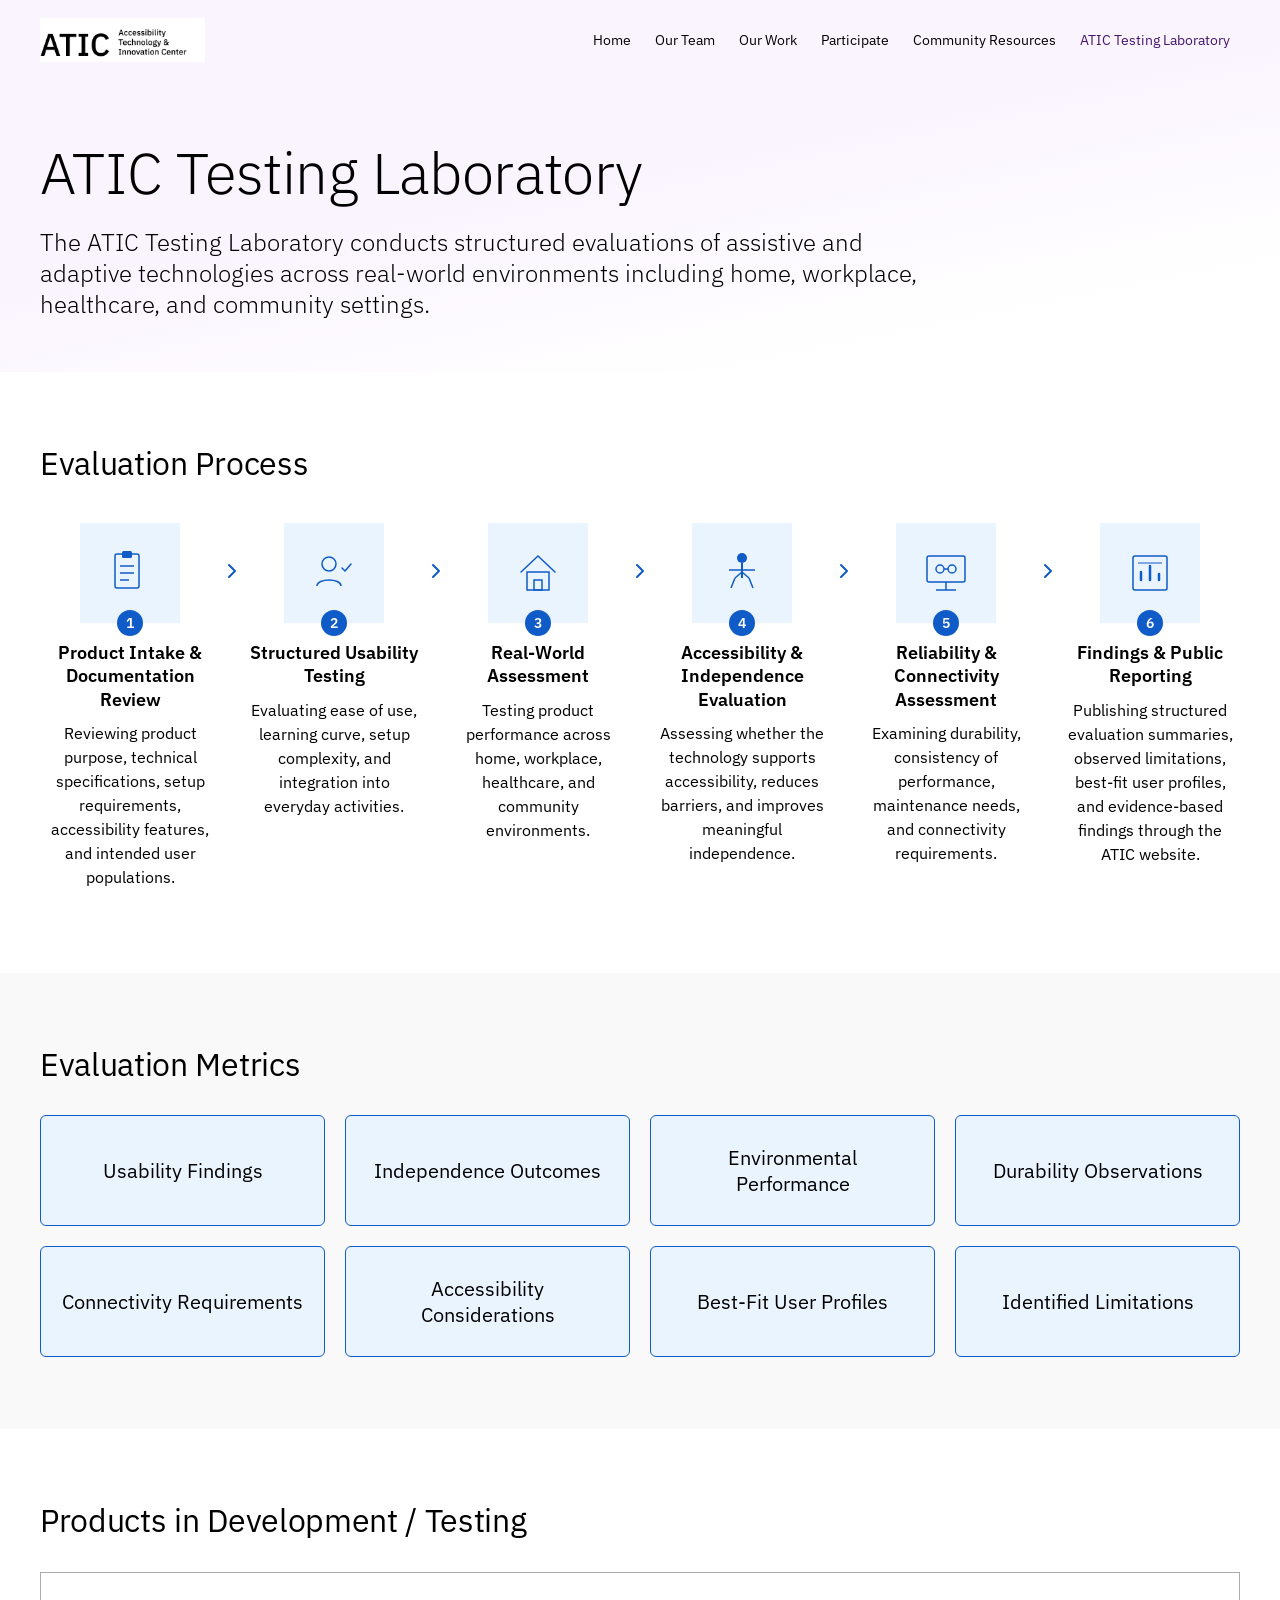
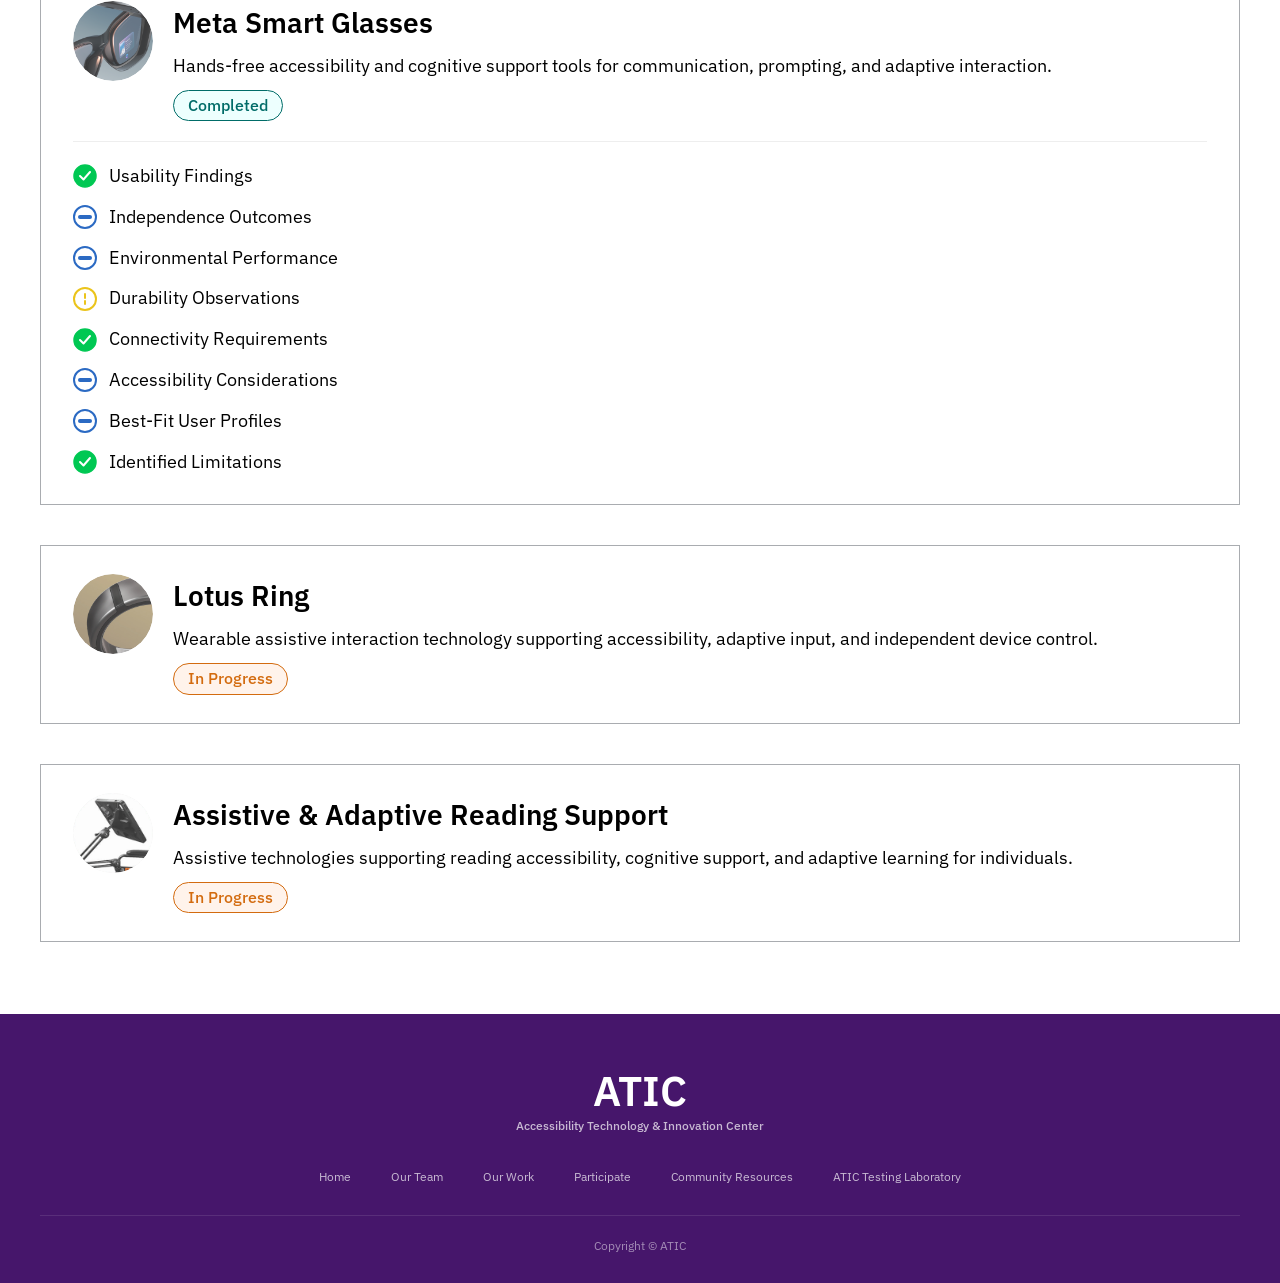
==== commit 312fe136: "Real logo PNGs for all industry partners + real ATIC logo Industry logos (Home & Community Resources" ====
--- a/atic-testing-laboratory.html
+++ b/atic-testing-laboratory.html
@@ -205,7 +205,7 @@
 <!-- ═══════════ NAVBAR ═══════════ -->
 <nav class="navbar">
   <div class="container nav-inner">
-    <a href="index.html" class="nav-logo"><img src="assets/images/atic-logo.svg" alt="ATIC - Accessibility Technology &amp; Innovation Center" class="nav-logo-img"></a>
+    <a href="index.html" class="nav-logo"><img src="assets/images/atic-logo-full.jpg" alt="ATIC - Accessibility Technology &amp; Innovation Center" class="nav-logo-img"></a>
     <div class="nav-links">
       <a href="index.html">Home</a>
       <a href="our-team.html">Our Team</a>
--- a/css/styles.css
+++ b/css/styles.css
@@ -534,11 +534,18 @@
 }
 .govt-logo img:hover{opacity:.85}
 
-/* feedback: full colour (no grayscale), full opacity on industry logos too */
+/* Industry logos — always full colour, real PNG images */
 .industry-logos{display:flex;align-items:center;justify-content:center;gap:56px;flex-wrap:wrap}
-.il{display:flex;align-items:center;gap:4px;font-weight:700;font-size:1.3rem;transition:var(--ease);opacity:1;filter:none}
-.il:hover{opacity:.8}
-.il svg{transition:var(--ease)}
+.ind-logo{
+  height:48px;
+  width:auto;
+  object-fit:contain;
+  display:block;
+  opacity:1;
+  filter:none; /* always full colour — never greyscale */
+  transition:opacity .2s;
+}
+.ind-logo:hover{opacity:.8}
 
 /* ================================================================
    FOOTER  (from Figma: background:#46166B, centered)
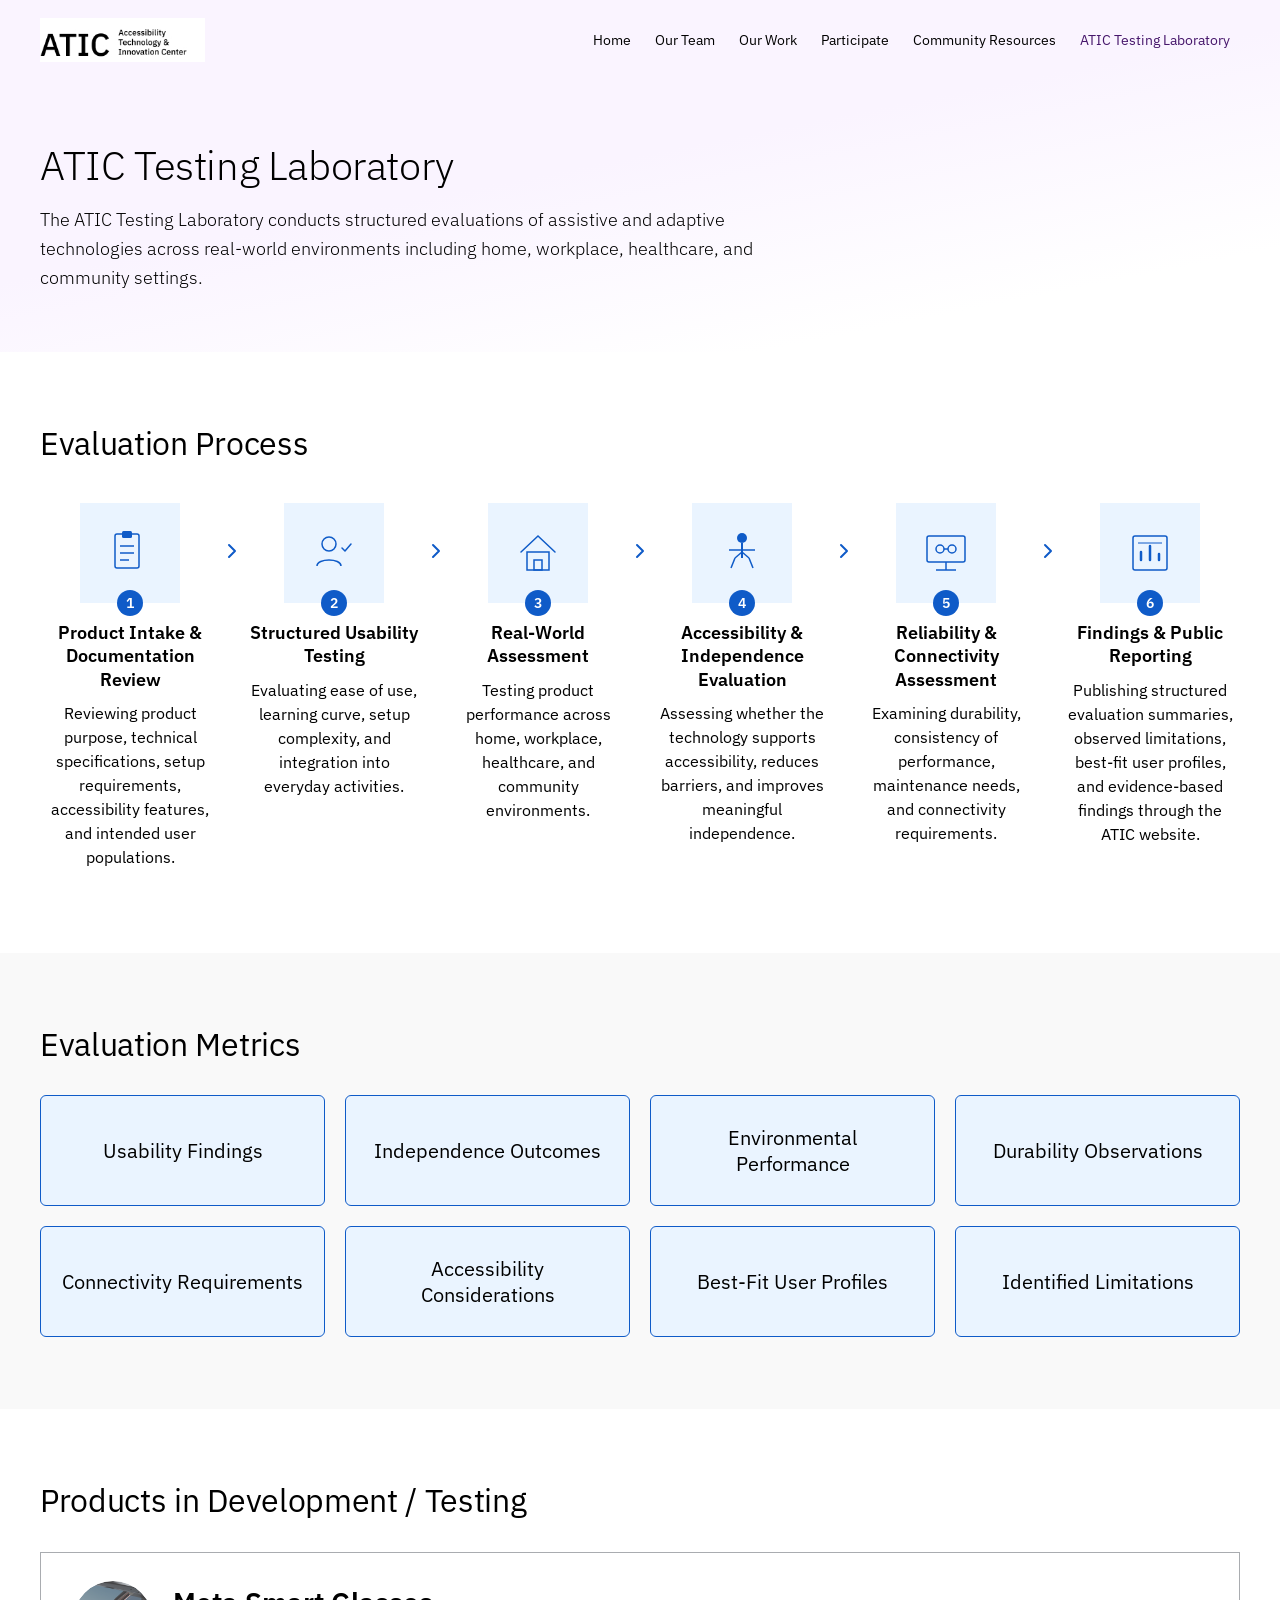
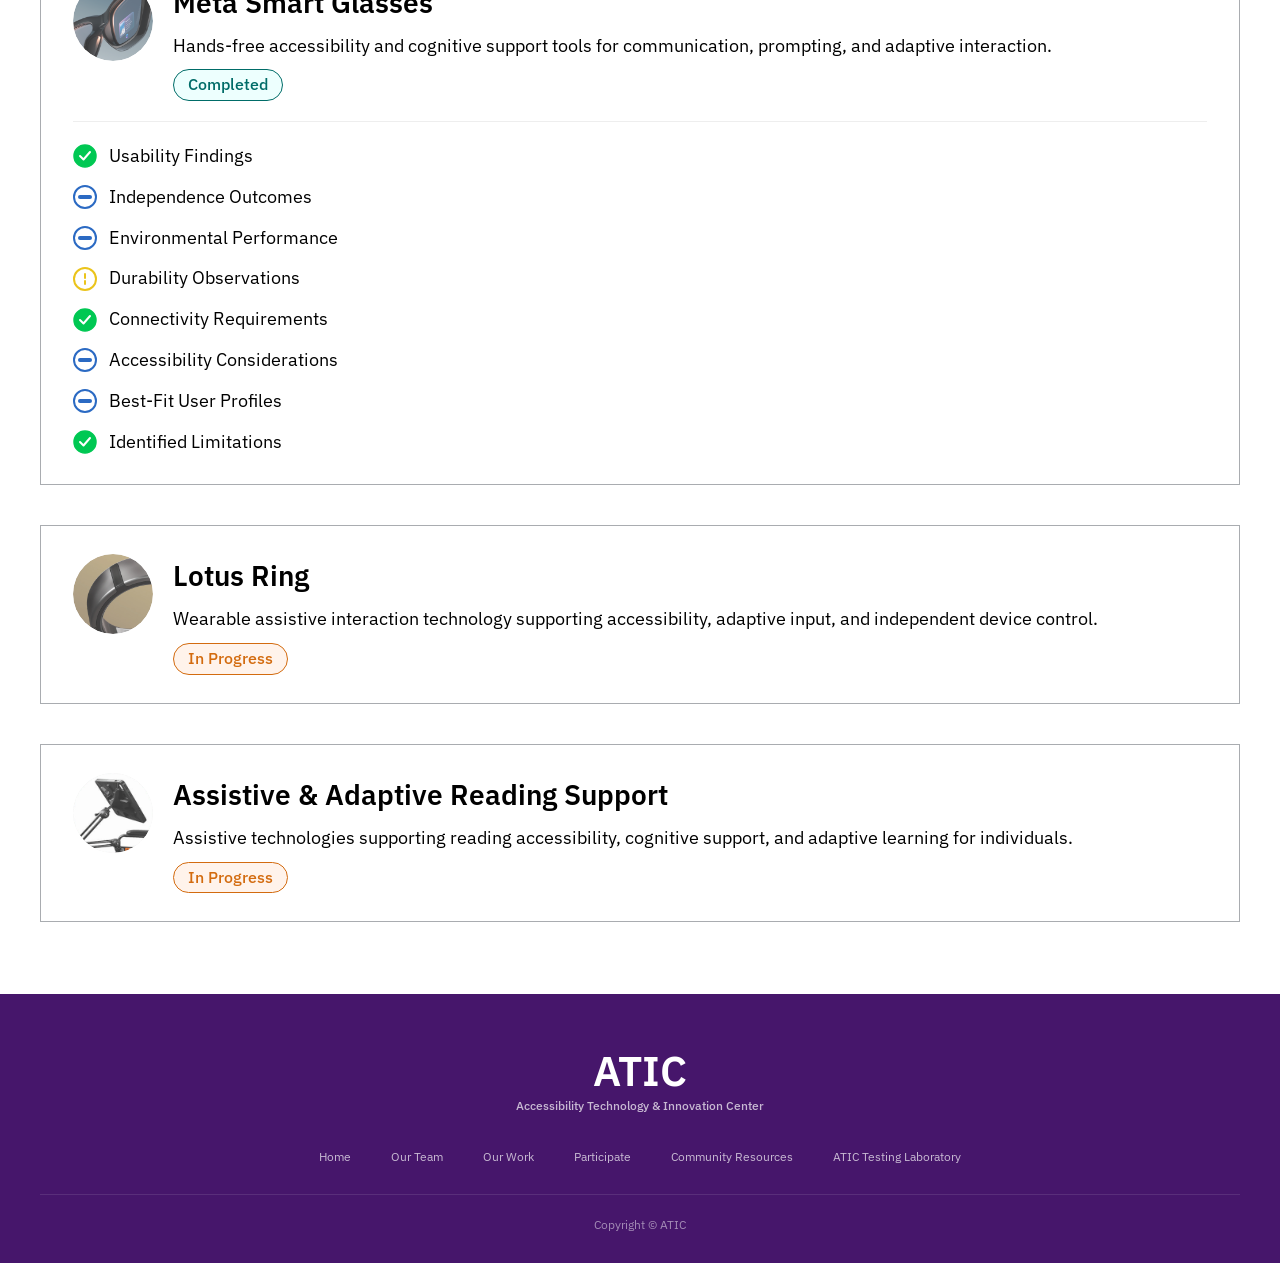
==== commit 478bd2cd: "Standardise ALL subpage hero headers: 40px / 18px / Light / 60px Root causes fixed: 1. hero-inner CS" ====
--- a/atic-testing-laboratory.html
+++ b/atic-testing-laboratory.html
@@ -9,18 +9,25 @@
   <style>
     /* ── ATIC Testing Laboratory page overrides (from Figma CSS) ── */
 
-    /* Hero: same gradient as Participate */
+    /* Standardised subpage hero — 40px title / 18px subtitle / 60px padding */
     .hero-lab {
       background: linear-gradient(348.74deg, #FFFFFF 17.06%, #FAF4FF 53.49%);
-      padding: calc(80px + 56px) 0 52px; /* 80px nav-h + content spacing */
-    }
-    .hero-lab .hero-desc-lg {
-      font-size: clamp(1.1rem, 2vw, 1.5rem);
-      font-weight: 300;
+      padding: calc(80px + 60px) 0 60px;
+    }
+    .hero-lab h1,
+    .hero-lab .h-hero {
+      font-size: 2.5rem !important; /* 40px */
+      font-weight: 300 !important;
+      line-height: 1.25;
+      margin-bottom: 16px;
+    }
+    .hero-lab .hero-desc-lg,
+    .hero-lab p {
+      font-size: 1.125rem !important; /* 18px */
+      font-weight: 300 !important;
+      max-width: 720px;
       color: var(--text);
-      max-width: 900px;
-      line-height: 1.3;
-      margin-top: 16px;
+      line-height: 1.6;
     }
 
     /* ── Evaluation Process ── */
--- a/css/styles.css
+++ b/css/styles.css
@@ -101,17 +101,18 @@
 }
 .btn-primary:hover{background:#341153;transform:translateY(-1px)}
 
-/* Outline: NO border — subtle bg tint instead */
+/* Outline: completely borderless, no background box */
 .btn-outline{
   display:inline-flex;align-items:center;gap:6px;
   padding:8px 20px;
-  background:rgba(70,22,107,.09);color:var(--purple);
+  background:transparent;
+  color:var(--purple);
   font-size:1rem;font-weight:500;letter-spacing:-0.01em;
   border:0;
-  border-radius:var(--r-sm);
+  border-radius:0;
   transition:var(--ease);
 }
-.btn-outline:hover{background:var(--purple);color:#fff}
+.btn-outline:hover{color:#341153;gap:10px;}
 
 /* Text arrow link — "Button →" style from Figma */
 .link-btn{
@@ -344,16 +345,21 @@
   background:linear-gradient(111.95deg,#FFFFFF 37.01%,#FAF4FF 55%);
   padding:calc(var(--nav-h) + 60px) 0 60px; /* top includes nav-h so gradient shows behind transparent nav */
 }
-/* Override h-hero for inner pages: 40px, IBM Plex Sans Light */
-.hero-inner .h-hero{
-  font-size:2.5rem; /* 40px per feedback */
-  font-weight:300;
+/* Standardised subpage header — feedback: 40px / 18px / Light / 60px padding
+   Covers both plain <h1> and <h1 class="h-hero"> variants */
+.hero-inner h1,
+.hero-inner .h-hero {
+  font-size:2.5rem !important; /* 40px */
+  font-weight:300 !important;
+  line-height:1.25;
   margin-bottom:16px;
 }
-/* Inner page subtitle: 18px, weight 300 (Light) */
-.hero-inner .hero-desc,.hero-inner p{
-  font-size:1.125rem; /* 18px per feedback */
-  font-weight:300;
+/* Subtitle: 18px, IBM Plex Sans Light */
+.hero-inner .hero-desc,
+.hero-inner .hero-desc-lg,
+.hero-inner > .container > p {
+  font-size:1.125rem !important; /* 18px */
+  font-weight:300 !important;
   max-width:720px;
   color:var(--text);
 }
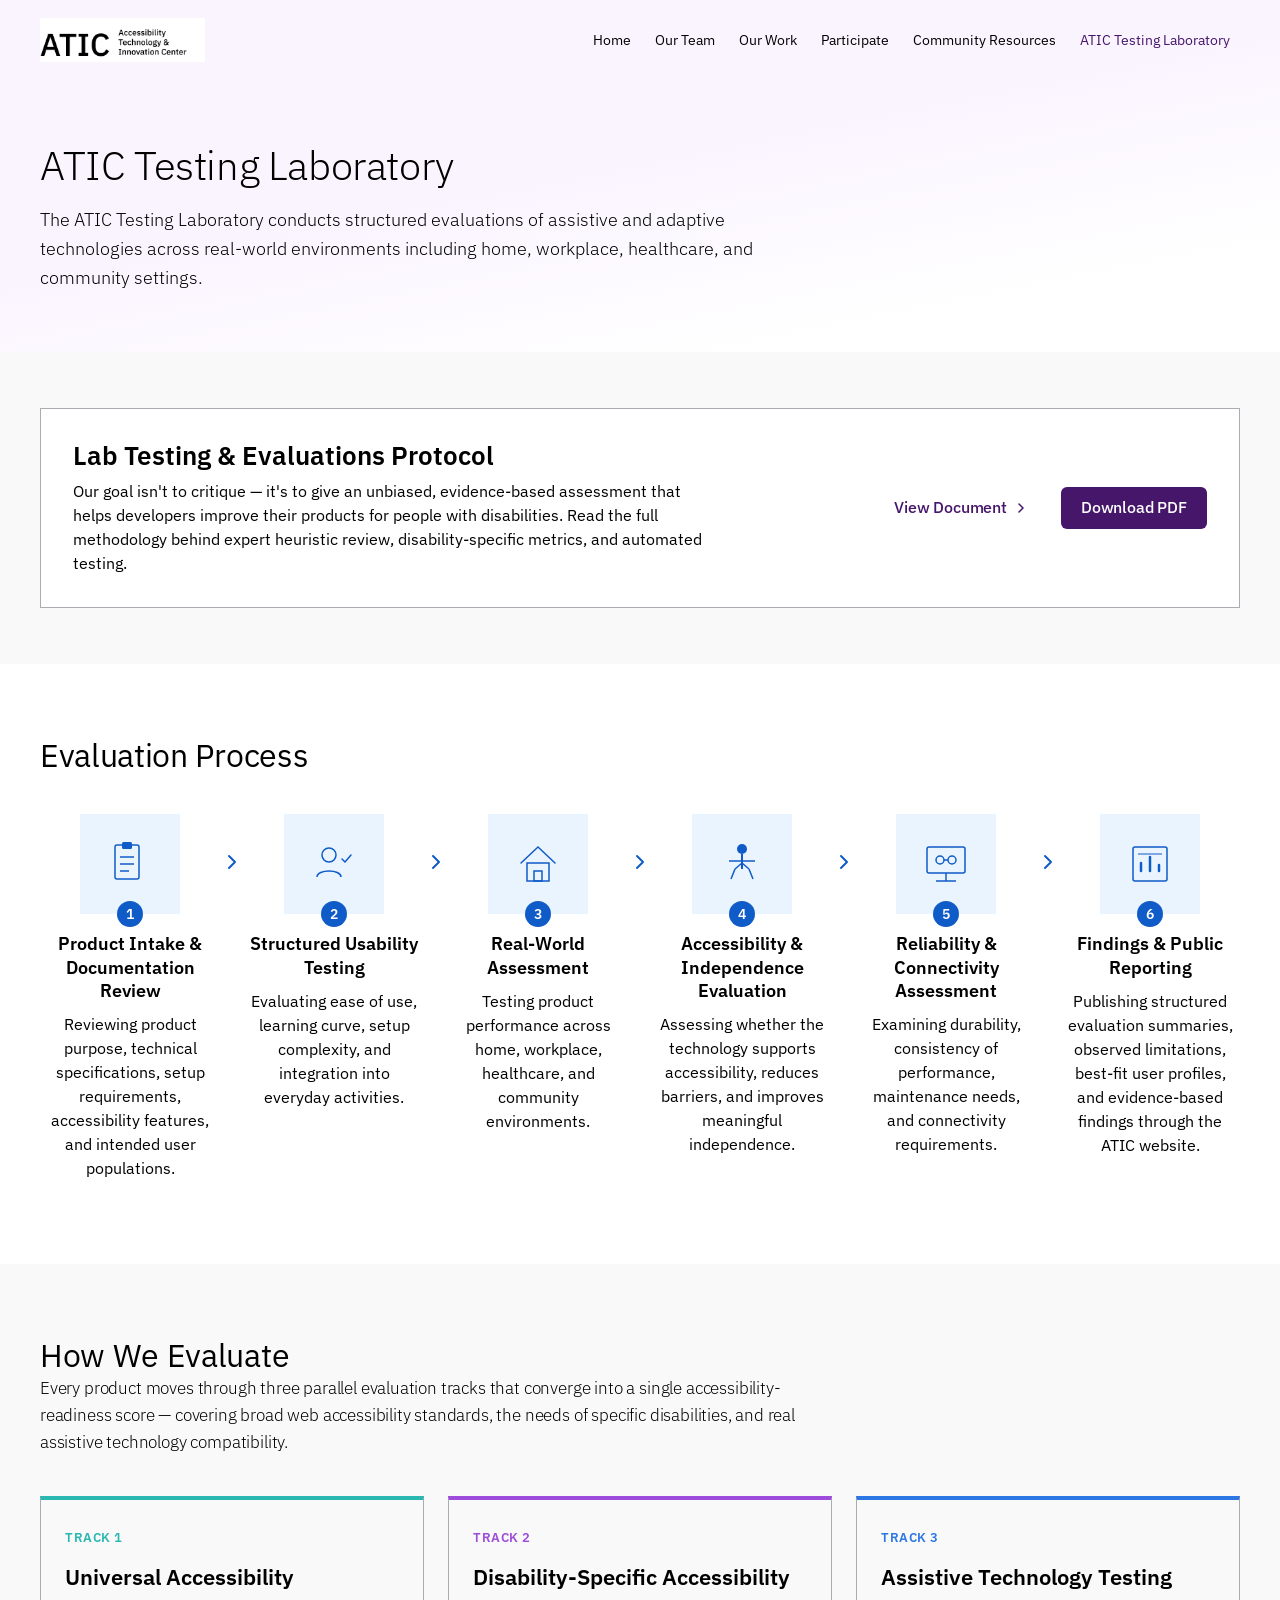
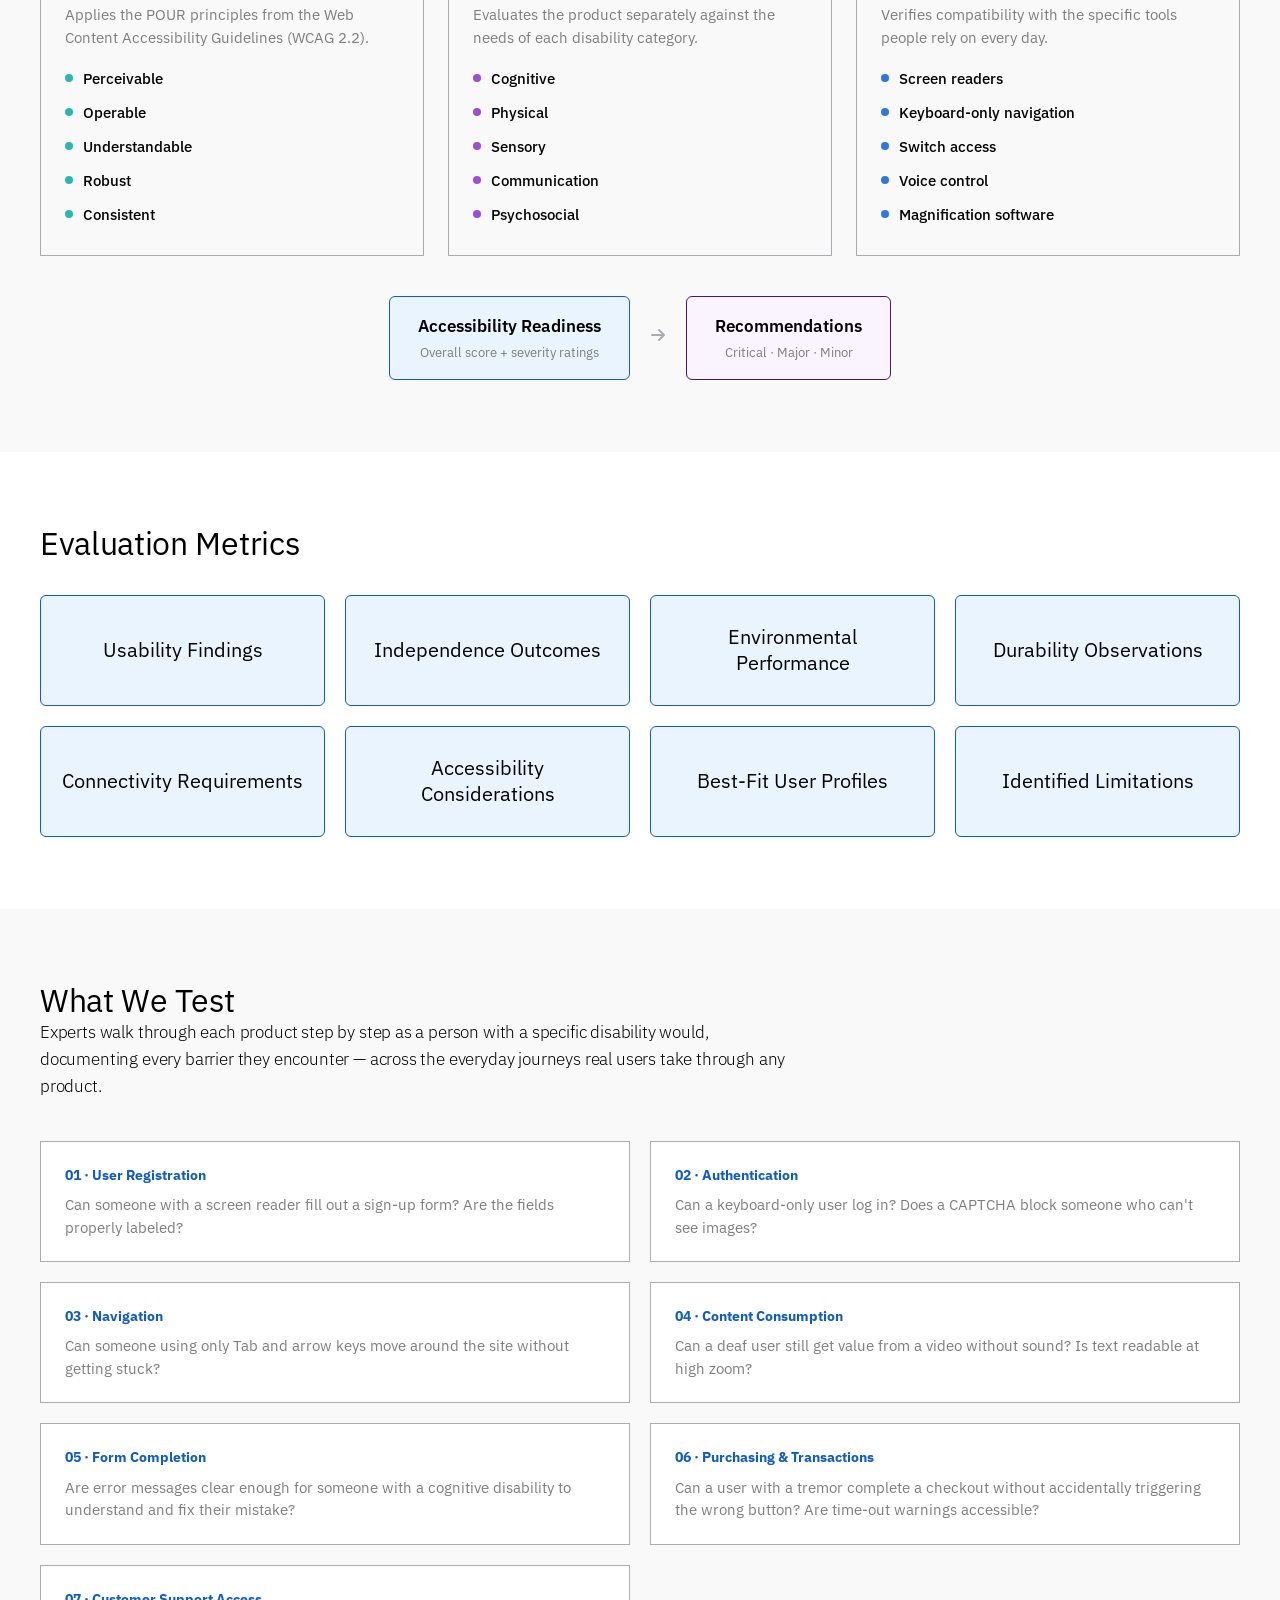
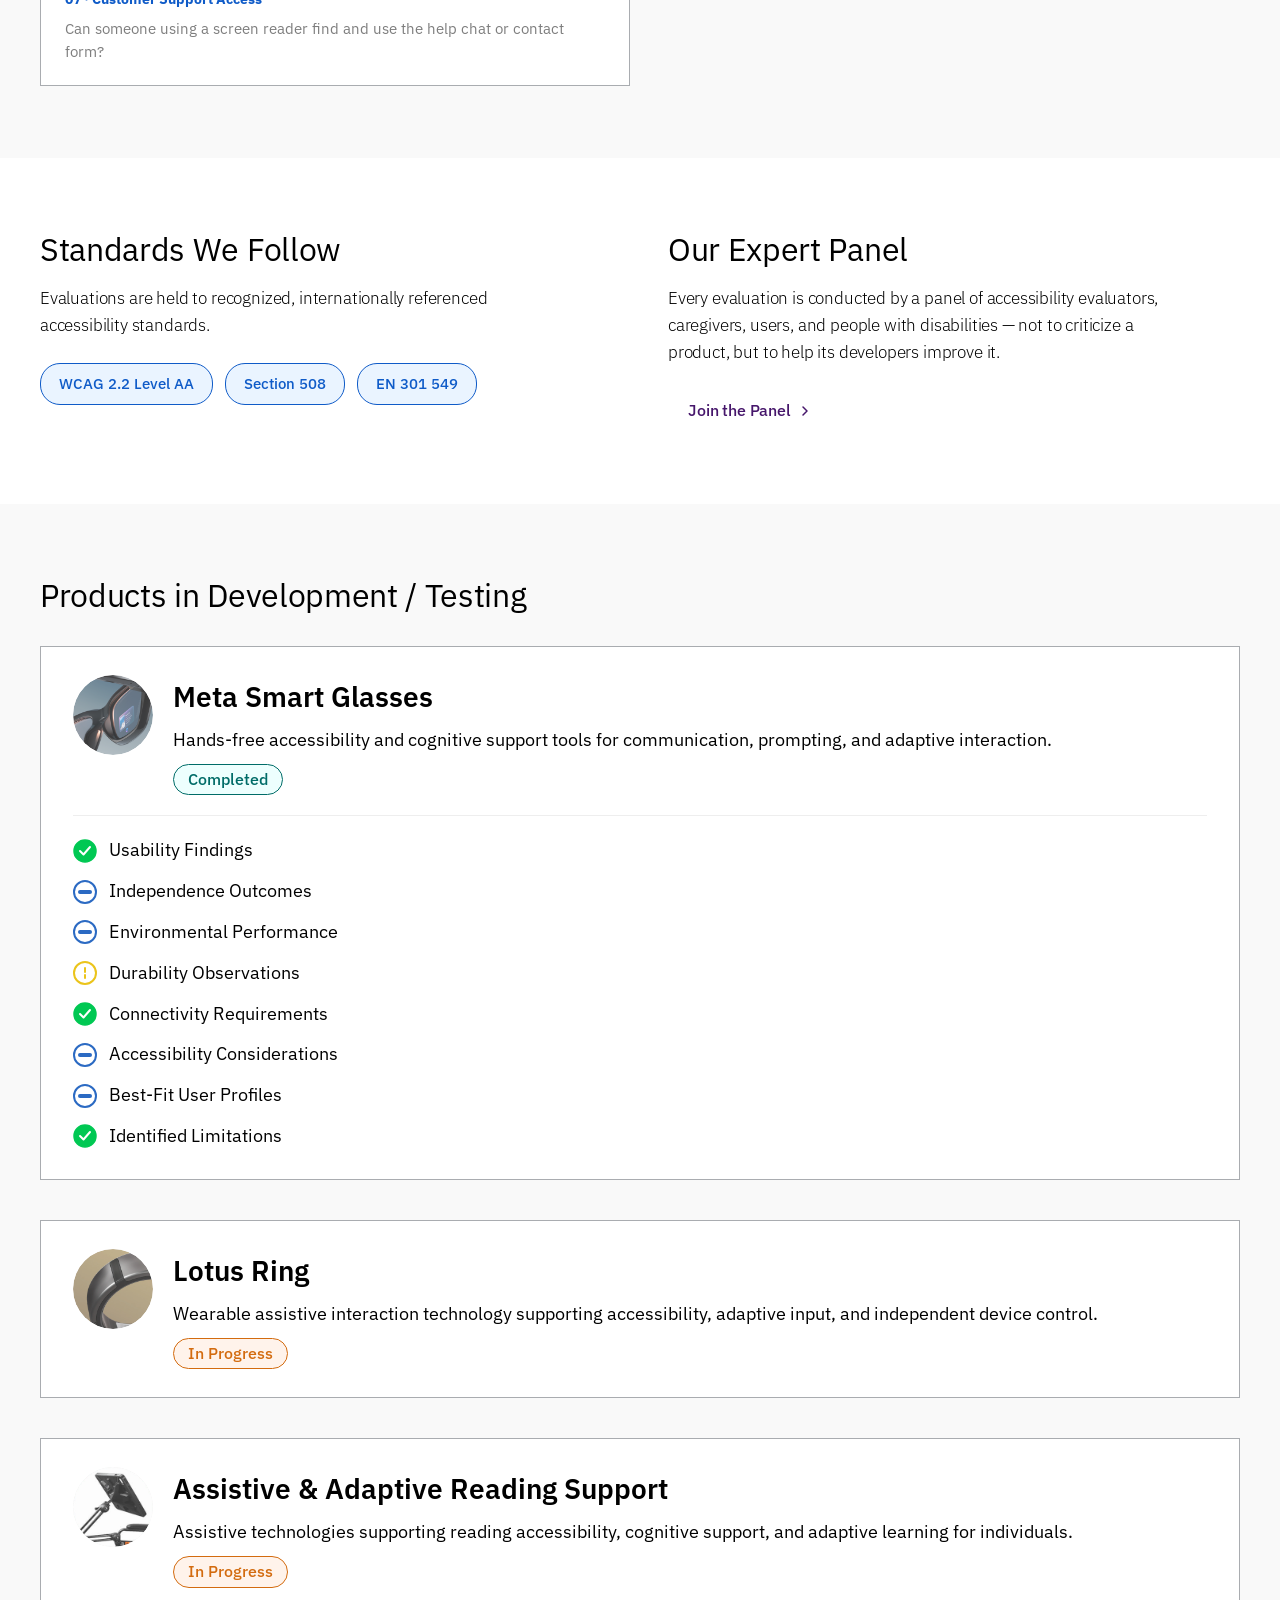
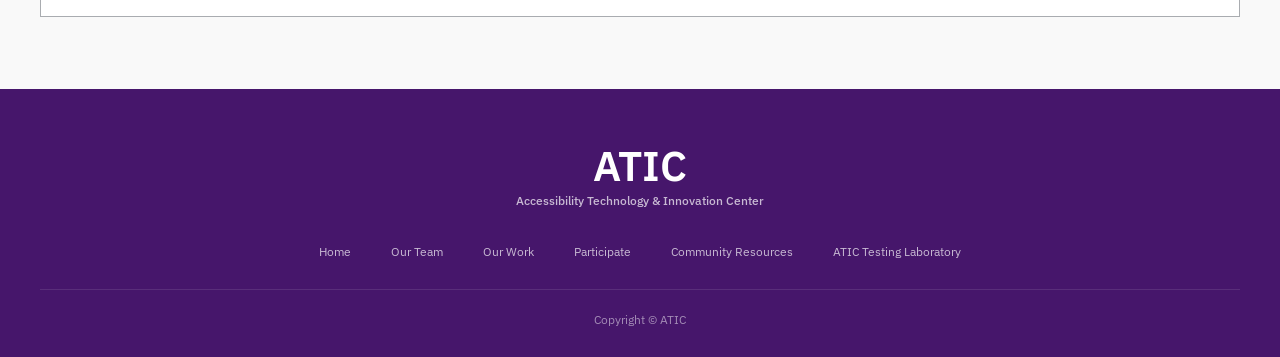
==== commit b6fb1518: "Update ATIC Testing Laboratory" ====
--- a/atic-testing-laboratory.html
+++ b/atic-testing-laboratory.html
@@ -126,6 +126,7 @@
     /* ── Product cards ── */
     .prod-list { display: flex; flex-direction: column; gap: 40px; margin-top: 32px; }
     .prod-card-lab {
+      background: #fff;
       border: 1px solid var(--border);
       padding: 28px 32px;
     }
@@ -189,15 +190,146 @@
     }
     .check-row-lab svg { flex-shrink: 0; width: 24px; height: 24px; }
 
+    /* ── How We Evaluate: Three Tracks ── */
+    .tracks-grid {
+      display: grid;
+      grid-template-columns: repeat(3, 1fr);
+      gap: 24px;
+      margin-bottom: 32px;
+    }
+    .track-card {
+      border: 1px solid var(--border);
+      border-top: 4px solid var(--track-color, #0F5BC8);
+      padding: 28px 24px;
+    }
+    .track-label {
+      font-size: 0.8125rem;
+      font-weight: 600;
+      letter-spacing: .04em;
+      text-transform: uppercase;
+      color: var(--track-color, #0F5BC8);
+      margin-bottom: 10px;
+    }
+    .track-title {
+      font-size: 1.375rem;
+      font-weight: 600;
+      color: var(--text);
+      margin-bottom: 10px;
+    }
+    .track-desc {
+      font-size: 0.9375rem;
+      color: var(--text-muted);
+      line-height: 1.5;
+      margin-bottom: 18px;
+    }
+    .track-list {
+      list-style: none;
+      display: flex;
+      flex-direction: column;
+      gap: 10px;
+    }
+    .track-list li {
+      font-size: 0.9375rem;
+      font-weight: 500;
+      color: var(--text);
+      padding-left: 18px;
+      position: relative;
+    }
+    .track-list li::before {
+      content: '';
+      position: absolute;
+      left: 0; top: 7px;
+      width: 8px; height: 8px;
+      border-radius: 50%;
+      background: var(--track-color, #0F5BC8);
+    }
+    .track-universal  { --track-color: #2BB7B1; }
+    .track-disability  { --track-color: #9D4CDB; }
+    .track-at          { --track-color: #2D77E5; }
+
+    .tracks-converge {
+      display: flex;
+      align-items: center;
+      justify-content: center;
+      gap: 16px;
+      flex-wrap: wrap;
+      padding-top: 8px;
+    }
+    .converge-box {
+      background: #EAF4FF;
+      border: 1px solid #0F5BC8;
+      border-radius: 6px;
+      padding: 16px 28px;
+      text-align: center;
+    }
+    .converge-box-alt {
+      background: #FAF4FF;
+      border-color: #46166B;
+    }
+    .converge-title { font-size: 1.0625rem; font-weight: 600; color: var(--text); }
+    .converge-sub   { font-size: 0.8125rem; color: var(--text-muted); margin-top: 2px; }
+    .converge-arrow { flex-shrink: 0; color: #A9ACB0; }
+
+    /* ── What We Test: Barrier Walkthrough ── */
+    .walkthrough-grid {
+      display: grid;
+      grid-template-columns: repeat(2, 1fr);
+      gap: 20px;
+      margin-top: 40px;
+    }
+    .walkthrough-card {
+      background: #fff;
+      border: 1px solid var(--border);
+      padding: 22px 24px;
+    }
+    .walkthrough-num {
+      font-size: 0.875rem;
+      font-weight: 700;
+      color: #0F5BC8;
+      margin-bottom: 8px;
+    }
+    .walkthrough-title {
+      font-size: 1.0625rem;
+      font-weight: 600;
+      color: var(--text);
+      margin-bottom: 6px;
+    }
+    .walkthrough-q {
+      font-size: 0.9375rem;
+      color: var(--text-muted);
+      line-height: 1.5;
+    }
+
+    /* ── Standards & Expert Panel ── */
+    .standards-panel-grid {
+      display: grid;
+      grid-template-columns: 1fr 1fr;
+      gap: 56px;
+    }
+    .standard-pills { display: flex; flex-wrap: wrap; gap: 12px; }
+    .standard-pill {
+      display: inline-flex; align-items: center;
+      padding: 8px 18px;
+      background: #EAF4FF;
+      border: 1px solid #0F5BC8;
+      border-radius: 20px;
+      font-size: 0.9375rem;
+      font-weight: 500;
+      color: #0F5BC8;
+    }
+
     /* Responsive */
     @media (max-width: 1024px) {
       .metrics-grid-lab { grid-template-columns: repeat(2, 1fr); }
+      .tracks-grid { grid-template-columns: 1fr; }
+      .standards-panel-grid { grid-template-columns: 1fr; gap: 40px; }
     }
     @media (max-width: 768px) {
       .eval-flow { flex-direction: column; align-items: center; }
       .eval-arrow { padding-top: 0; transform: rotate(90deg); }
       .metrics-grid-lab { grid-template-columns: repeat(2, 1fr); gap: 12px; }
       .metric-box-lab { font-size: 1rem; min-height: 80px; }
+      .walkthrough-grid { grid-template-columns: 1fr; }
       .prod-header-lab { flex-direction: column; align-items: flex-start; }
       .prod-name { font-size: 1.375rem; }
       .prod-desc { font-size: 1rem; }
@@ -241,6 +373,25 @@
   <div class="container">
     <h1 class="h-hero">ATIC Testing Laboratory</h1>
     <p class="hero-desc-lg">The ATIC Testing Laboratory conducts structured evaluations of assistive and adaptive technologies across real-world environments including home, workplace, healthcare, and community settings.</p>
+  </div>
+</section>
+
+<!-- ═══════════ LAB TESTING & EVALUATIONS PROTOCOL ═══════════ -->
+<section style="background:#F9F9F9; padding:56px 0;">
+  <div class="container">
+    <div style="border:1px solid var(--border); background:#fff; padding:32px; display:flex; flex-wrap:wrap; align-items:center; justify-content:space-between; gap:24px;">
+      <div style="max-width:640px;">
+        <p class="h-card" style="margin-bottom:8px;">Lab Testing &amp; Evaluations Protocol</p>
+        <p style="color:var(--text); font-size:1rem; line-height:1.5;">Our goal isn't to critique — it's to give an unbiased, evidence-based assessment that helps developers improve their products for people with disabilities. Read the full methodology behind expert heuristic review, disability-specific metrics, and automated testing.</p>
+      </div>
+      <div style="display:flex; gap:12px; flex-wrap:wrap;">
+        <a href="https://docs.google.com/document/d/1e9j__JBbrNRxvlhnJkBAOR5cU64zh4cR/edit?usp=sharing" target="_blank" rel="noopener noreferrer" class="btn-outline">
+          View Document
+          <svg width="16" height="16" viewBox="0 0 16 16" fill="none"><path d="M6 12l4-4-4-4" stroke="#46166B" stroke-width="1.5" stroke-linecap="round" stroke-linejoin="round"/></svg>
+        </a>
+        <a href="https://docs.google.com/document/d/1e9j__JBbrNRxvlhnJkBAOR5cU64zh4cR/export?format=pdf" class="btn-primary">Download PDF</a>
+      </div>
+    </div>
   </div>
 </section>
 
@@ -382,11 +533,74 @@
   </div>
 </section>
 
+<!-- ═══════════ HOW WE EVALUATE — THREE TRACKS ═══════════ -->
+<section style="background:#F9F9F9; padding:72px 0;">
+  <div class="container">
+    <h2 class="h-section">How We Evaluate</h2>
+    <p class="hero-desc" style="max-width:760px; font-size:1.0625rem; font-weight:300; margin-bottom:40px;">Every product moves through three parallel evaluation tracks that converge into a single accessibility-readiness score — covering broad web accessibility standards, the needs of specific disabilities, and real assistive technology compatibility.</p>
+
+    <div class="tracks-grid">
+      <div class="track-card track-universal">
+        <p class="track-label">Track 1</p>
+        <p class="track-title">Universal Accessibility</p>
+        <p class="track-desc">Applies the POUR principles from the Web Content Accessibility Guidelines (WCAG 2.2).</p>
+        <ul class="track-list">
+          <li>Perceivable</li>
+          <li>Operable</li>
+          <li>Understandable</li>
+          <li>Robust</li>
+          <li>Consistent</li>
+        </ul>
+      </div>
+
+      <div class="track-card track-disability">
+        <p class="track-label">Track 2</p>
+        <p class="track-title">Disability-Specific Accessibility</p>
+        <p class="track-desc">Evaluates the product separately against the needs of each disability category.</p>
+        <ul class="track-list">
+          <li>Cognitive</li>
+          <li>Physical</li>
+          <li>Sensory</li>
+          <li>Communication</li>
+          <li>Psychosocial</li>
+        </ul>
+      </div>
+
+      <div class="track-card track-at">
+        <p class="track-label">Track 3</p>
+        <p class="track-title">Assistive Technology Testing</p>
+        <p class="track-desc">Verifies compatibility with the specific tools people rely on every day.</p>
+        <ul class="track-list">
+          <li>Screen readers</li>
+          <li>Keyboard-only navigation</li>
+          <li>Switch access</li>
+          <li>Voice control</li>
+          <li>Magnification software</li>
+        </ul>
+      </div>
+    </div>
+
+    <div class="tracks-converge">
+      <div class="converge-box">
+        <p class="converge-title">Accessibility Readiness</p>
+        <p class="converge-sub">Overall score + severity ratings</p>
+      </div>
+      <span class="converge-arrow">
+        <svg width="24" height="24" viewBox="0 0 24 24" fill="none"><path d="M6 12h12M13 7l5 5-5 5" stroke="currentColor" stroke-width="2" stroke-linecap="round" stroke-linejoin="round"/></svg>
+      </span>
+      <div class="converge-box converge-box-alt">
+        <p class="converge-title">Recommendations</p>
+        <p class="converge-sub">Critical · Major · Minor</p>
+      </div>
+    </div>
+  </div>
+</section>
+
 <!-- ═══════════ EVALUATION METRICS ═══════════
      Boxes: #EAF4FF bg, #0F5BC8 border, border-radius 6px
      Text: 20px weight 400 centered (from Figma)
 -->
-<section style="background:#F9F9F9; padding:72px 0;">
+<section style="background:#fff; padding:72px 0;">
   <div class="container">
     <h2 class="h-section">Evaluation Metrics</h2>
     <div class="metrics-grid-lab">
@@ -402,6 +616,69 @@
   </div>
 </section>
 
+<!-- ═══════════ WHAT WE TEST — BARRIER WALKTHROUGH ═══════════ -->
+<section style="background:#F9F9F9; padding:72px 0;">
+  <div class="container">
+    <h2 class="h-section">What We Test</h2>
+    <p class="hero-desc" style="max-width:760px; font-size:1.0625rem; font-weight:300;">Experts walk through each product step by step as a person with a specific disability would, documenting every barrier they encounter — across the everyday journeys real users take through any product.</p>
+
+    <div class="walkthrough-grid">
+      <div class="walkthrough-card">
+        <p class="walkthrough-num">01 · User Registration</p>
+        <p class="walkthrough-q">Can someone with a screen reader fill out a sign-up form? Are the fields properly labeled?</p>
+      </div>
+      <div class="walkthrough-card">
+        <p class="walkthrough-num">02 · Authentication</p>
+        <p class="walkthrough-q">Can a keyboard-only user log in? Does a CAPTCHA block someone who can't see images?</p>
+      </div>
+      <div class="walkthrough-card">
+        <p class="walkthrough-num">03 · Navigation</p>
+        <p class="walkthrough-q">Can someone using only Tab and arrow keys move around the site without getting stuck?</p>
+      </div>
+      <div class="walkthrough-card">
+        <p class="walkthrough-num">04 · Content Consumption</p>
+        <p class="walkthrough-q">Can a deaf user still get value from a video without sound? Is text readable at high zoom?</p>
+      </div>
+      <div class="walkthrough-card">
+        <p class="walkthrough-num">05 · Form Completion</p>
+        <p class="walkthrough-q">Are error messages clear enough for someone with a cognitive disability to understand and fix their mistake?</p>
+      </div>
+      <div class="walkthrough-card">
+        <p class="walkthrough-num">06 · Purchasing &amp; Transactions</p>
+        <p class="walkthrough-q">Can a user with a tremor complete a checkout without accidentally triggering the wrong button? Are time-out warnings accessible?</p>
+      </div>
+      <div class="walkthrough-card">
+        <p class="walkthrough-num">07 · Customer Support Access</p>
+        <p class="walkthrough-q">Can someone using a screen reader find and use the help chat or contact form?</p>
+      </div>
+    </div>
+  </div>
+</section>
+
+<!-- ═══════════ STANDARDS & EXPERT PANEL ═══════════ -->
+<section style="background:#fff; padding:72px 0;">
+  <div class="container">
+    <div class="standards-panel-grid">
+      <div>
+        <h2 class="h-section" style="margin-bottom:16px;">Standards We Follow</h2>
+        <p class="hero-desc" style="font-size:1.0625rem; font-weight:300; margin-bottom:24px;">Evaluations are held to recognized, internationally referenced accessibility standards.</p>
+        <div class="standard-pills">
+          <span class="standard-pill">WCAG 2.2 Level AA</span>
+          <span class="standard-pill">Section 508</span>
+          <span class="standard-pill">EN 301 549</span>
+        </div>
+      </div>
+      <div>
+        <h2 class="h-section" style="margin-bottom:16px;">Our Expert Panel</h2>
+        <p class="hero-desc" style="font-size:1.0625rem; font-weight:300; margin-bottom:24px;">Every evaluation is conducted by a panel of accessibility evaluators, caregivers, users, and people with disabilities — not to criticize a product, but to help its developers improve it.</p>
+        <a href="participate.html" class="btn-outline">Join the Panel
+          <svg width="16" height="16" viewBox="0 0 16 16" fill="none"><path d="M6 12l4-4-4-4" stroke="#46166B" stroke-width="1.5" stroke-linecap="round" stroke-linejoin="round"/></svg>
+        </a>
+      </div>
+    </div>
+  </div>
+</section>
+
 <!-- ═══════════ PRODUCTS IN DEVELOPMENT / TESTING ═══════════
      Cards: border: 1px solid #A9ACB0
      Icon: 80×80px circle placeholder
@@ -410,7 +687,7 @@
      In Progress: #FFF3EB / #D36B0F
      Checklist: green #00C853 / blue #2B6AC3 / yellow #EBC41B
 -->
-<section style="background:#fff; padding:72px 0;">
+<section style="background:#F9F9F9; padding:72px 0;">
   <div class="container">
     <h2 class="h-section">Products in Development / Testing</h2>
     <div class="prod-list">
--- a/css/styles.css
+++ b/css/styles.css
@@ -60,9 +60,18 @@
   letter-spacing:-0.01em;
   color:var(--text);
 }
-/* Section headings: feedback → IBM Plex Sans Regular 32px */
+/* Global h2 baseline — feedback: IBM Plex Sans Regular, 32px, all pages */
+h2{
+  font-size:2rem; /* 32px */
+  font-weight:400; /* Regular */
+  font-family:'IBM Plex Sans',system-ui,sans-serif;
+  line-height:1.2;
+  letter-spacing:-0.01em;
+  color:var(--text);
+}
+/* .h-section mirrors the same rule (kept for specificity) */
 .h-section{
-  font-size:2rem; /* 32px fixed per feedback */
+  font-size:2rem;
   font-weight:400;
   line-height:1.2;
   letter-spacing:-0.01em;
@@ -147,9 +156,23 @@
   line-height:1.5;
 }
 .tag-research{border:1px solid var(--purple-tag);color:var(--purple-tag)}
-.tag-workshop{border:1px solid var(--green-tag);color:var(--green-tag)}
-.tag-event   {border:1px solid var(--amber-tag);color:var(--amber-tag)}
-.tag-purple  {border:1px solid var(--purple);   color:var(--purple)}
+/* All tags match Research badge — hug text, never stretch */
+.tag-workshop,
+.tag-event,
+.tag-purple,
+.badge-tag {
+  border:1px solid #6615A4;
+  color:#6615A4;
+  border-radius:16px;
+  padding:2px 14px;
+  font-size:1rem;
+  font-weight:500;
+  display:inline-block !important;
+  width:auto !important;
+  max-width:max-content !important;
+  align-self:flex-start !important;
+  flex-shrink:0;
+}
 
 /* Completed / In Progress */
 .badge-done{display:inline-flex;align-items:center;padding:3px 10px;border-radius:20px;font-size:.75rem;font-weight:600;background:#D1FAE5;color:#059669}
@@ -217,7 +240,12 @@
   padding:calc(var(--nav-h) + 72px) 0 64px; /* top includes nav-h so gradient shows behind transparent nav */
   overflow:hidden;
 }
-.hero-grid{display:grid;grid-template-columns:1fr 1fr;gap:40px;align-items:center}
+.hero-grid{
+  display:grid;
+  grid-template-columns:minmax(0,1fr) minmax(420px,686px);
+  gap:40px;
+  align-items:center;
+}
 
 .hero-content h1{margin-bottom:24px}
 .hero-desc{font-size:1.25rem;font-weight:400;letter-spacing:-0.01em;color:var(--text);margin-bottom:32px;max-width:520px}
@@ -256,86 +284,25 @@
   display: block;
 }
 
-/* ── Orbital hero illustration (matches Figma exactly) ── */
-.hero-illustration{display:flex;align-items:center;justify-content:center}
-
-/* feedback: enlarge hero illustration */
+/* ── Orbital hero illustration ── */
+.hero-illustration{
+  display:flex;
+  align-items:center;
+  justify-content:flex-end;
+  overflow:visible;
+}
 .hero-orb{
   position:relative;
-  width:520px;height:520px; /* enlarged from 400px */
+  width:min(100%,686px);
+  aspect-ratio:686 / 623;
   flex-shrink:0;
-}
-
-/* SVG backdrop: rings, lines, dots */
-.orb-svg{
-  position:absolute;
-  inset:0;
-  width:100%;height:100%;
-  pointer-events:none;
-  overflow:visible;
-}
-
-/* Conic gradient inner ellipse — more prominent, centered in 520px container */
-.orb-conic{
-  position:absolute;
-  width:280px;height:300px;
-  left:120px;top:110px;
-  background:conic-gradient(
-    from 179.11deg at 53.79% 50.24%,
-    #F1E0FF -0.73deg,
-    #F1E0FF 33.82deg,
-    #FAF4FF 145.38deg,
-    #FAF4FF 226.29deg,
-    #FAF4FF 231.86deg,
-    #F1E0FF 359.27deg,
-    #F1E0FF 393.82deg
-  );
-  border-radius:50%;
-  opacity:.85; /* more visible per feedback */
-  pointer-events:none;
-  z-index:0;
-}
-
-/* Center ATIC circle — centred in 520px container */
-.orb-center{
-  position:absolute;
-  width:120px;height:120px;
-  left:200px;top:200px; /* (520-120)/2 = 200 */
-  background:#FBFBFB;
-  border-radius:50%;
-  box-shadow:0 4px 80px rgba(15,145,215,.3), 0 0 0 1px #eee;
-  display:flex;align-items:center;justify-content:center;
-  font-size:1.6rem;font-weight:400;letter-spacing:0;
-  color:var(--purple);
-  z-index:3;
-}
-
-/* Base orbital node */
-.orb-node{
-  position:absolute;
-  border-radius:50%;
-  overflow:hidden;
-  background:#fff;
-  border:1px solid #D9D9D9;
-  display:flex;align-items:center;justify-content:center;
-  z-index:2;
-  box-shadow:0 2px 10px rgba(0,0,0,.08);
-  animation:float-orb 3.5s ease-in-out infinite;
-}
-.orb-node img{width:100%;height:100%;object-fit:cover;border-radius:50%}
-
-/* Large nodes: 90px (scaled up from 74px) */
-.on-tl{width:90px;height:90px;border:3px solid #2BB7B1;left:46px; top:5px;   animation-delay:0s}
-.on-tr{width:90px;height:90px;border:3px solid #2D77E5;left:348px;top:0px;   animation-delay:.5s}
-.on-bl{width:90px;height:90px;border:3px solid #9D4CDB;left:-35px;top:302px; animation-delay:.3s}
-
-/* Small nodes: 52px, gray border */
-/* Small nodes repositioned for 520px container */
-.on-lm{width:64px;height:64px;border:1px solid #D9D9D9;left:72px; top:178px;animation-delay:1s}
-.on-rm{width:64px;height:64px;border:1px solid #D9D9D9;left:348px;top:185px;animation-delay:1.5s}
-.on-bc{width:64px;height:64px;border:1px solid #D9D9D9;left:228px;top:364px;animation-delay:.8s}
-
-@keyframes float-orb{0%,100%{transform:translateY(0)}50%{transform:translateY(-6px)}}
+  transform:translateX(24px);
+}
+.orb-final{
+  display:block;
+  width:100%;
+  height:100%;
+}
 
 /* ================================================================
    HERO — INNER PAGES
@@ -370,28 +337,58 @@
 section{padding:72px 0}
 
 /* ================================================================
-   WHAT WE DO / WHO WE ARE  (Home)
-   ================================================================ */
-.what-who-section{background:#fff;padding:72px 0}
-.what-who-grid{display:grid;grid-template-columns:1fr 1fr;gap:80px;align-items:start}
-
-/* Left: What We Do */
-.what-col .h-section{margin-bottom:28px}
-.what-list{display:flex;flex-direction:column;gap:20px}
-
-/* Bordered card items (from Figma: border: 1px solid #A9ACB0) */
-.what-item{
+   ABOUT ATIC  (Home)
+   ================================================================ */
+.about-home{background:#fff;padding:72px 0}
+.about-home-grid{
+  display:grid;
+  grid-template-columns:minmax(0, 1.15fr) minmax(320px, 420px);
+  gap:44px;
+  align-items:start;
+}
+.about-copy .h-section{margin-bottom:20px}
+.about-home-text{
+  max-width:620px;
+  font-size:1rem;
+  line-height:1.7;
+}
+.about-links-grid{
+  display:grid;
+  grid-template-columns:330px 330px;
+  grid-auto-rows:235px;
+  width:680px;
+  gap:20px;
+  margin-top:24px;
+  padding-top:0;
+}
+.about-link-card{
   border:1px solid var(--border);
-  padding:28px 24px 28px 40px;
-  position:relative;
-}
-.what-item .h-item{margin-bottom:8px}
-.what-item p{font-size:1rem;margin-bottom:14px}
-
-/* Right: Who We Are */
-.who-col .h-section{margin-bottom:28px}
-/* F9F9F9 panel (from Figma: background: #F9F9F9; border-radius: 12px) */
-.who-panel{
+  width:330px;
+  height:235px;
+  padding:39px 21px 18px 18px;
+  display:flex;
+  flex-direction:column;
+  gap:12px;
+}
+.about-link-card .h-item{
+  margin-bottom:0;
+  max-width:256px;
+  font-size:22px;
+  font-weight:600;
+  line-height:32px;
+}
+.about-link-card > p:not(.h-item){
+  max-width:256px;
+  font-size:16px;
+  line-height:24px;
+}
+.about-link-card .link-btn{
+  margin-top:auto;
+  font-size:14px;
+  line-height:24px;
+}
+
+.about-profile-card{
   background:var(--card-f9);
   border-radius:var(--r-md);
   padding:40px 24px 36px;
@@ -399,17 +396,18 @@
   flex-direction:column;
   align-items:center;
   text-align:center;
-}
-.who-photo{
+  min-height:100%;
+}
+.about-profile-photo{
   width:180px;height:200px;
   border-radius:var(--r-sm);
   object-fit:cover;
   margin-bottom:20px;
   display:block;
 }
-.who-name{font-size:1.5rem;font-weight:500;letter-spacing:-0.01em;margin-bottom:4px}
-.who-role{font-size:1.125rem;font-style:italic;font-weight:400;color:var(--text-muted);margin-bottom:16px}
-.who-bio {font-size:1rem;line-height:1.6;margin-bottom:20px}
+.about-profile-name{font-size:1.5rem;font-weight:500;letter-spacing:-0.01em;margin-bottom:4px}
+.about-profile-role{font-size:1.125rem;font-style:italic;font-weight:400;color:var(--text-muted);margin-bottom:16px}
+.about-profile-bio{font-size:1rem;line-height:1.6;margin-bottom:20px}
 
 /* ================================================================
    FEATURED RESEARCH  (Home)
@@ -604,31 +602,43 @@
    OUR WORK PAGE
    ================================================================ */
 .work-section{background:#fff;padding:72px 0}
-.tabs-bar{display:flex;border-bottom:1.5px solid #eee;margin-bottom:36px;overflow-x:auto}
+/* Tabs — Figma: centered, 14px Regular, inactive #A8A8A8, active #46166B underline */
+.tabs-bar{
+  display:flex;justify-content:center;gap:56px;
+  border-bottom:1px solid #eee;
+  margin-bottom:40px;
+  overflow-x:auto;
+}
 .tab-btn{
-  padding:11px 22px;font-size:.875rem;font-weight:400;
-  color:var(--text-muted);
+  padding:20px 0;
+  font-size:.875rem;font-weight:400;
+  color:#A8A8A8;
   border-bottom:2px solid transparent;
-  margin-bottom:-1.5px;transition:var(--ease);
+  margin-bottom:-1px;
+  transition:var(--ease);
   white-space:nowrap;background:none;
   border-top:none;border-left:none;border-right:none;cursor:pointer;
+  letter-spacing:-0.01em;
 }
 .tab-btn:hover{color:var(--purple)}
-.tab-btn.active{color:var(--purple);border-bottom-color:var(--purple);font-weight:500}
+.tab-btn.active{color:var(--purple);border-bottom-color:var(--purple)}
 .tab-panel{display:none}
 .tab-panel.active{display:block}
 
-/* Research Projects: 2-col */
+/* Research Projects — 2-col grid, Figma spec */
 .work-grid{display:grid;grid-template-columns:repeat(2,1fr);gap:40px}
-.w-card{border:1px solid var(--border);display:flex;flex-direction:column;transition:var(--ease)}
+.w-card{border:1px solid var(--border);display:flex;flex-direction:column;transition:var(--ease);background:#fff}
 .w-card:hover{box-shadow:var(--shadow);transform:translateY(-2px)}
-.w-img{height:280px;background:var(--ededed);overflow:hidden;flex-shrink:0}
-.w-card.full-width{grid-column:1/-1}
-.w-card.full-width .w-img{height:320px}
-.w-body{padding:24px 28px;display:flex;flex-direction:column;gap:8px;flex:1}
-.w-lead{font-size:.875rem;color:var(--text-muted);font-style:italic;margin-bottom:4px}
-.w-body .h-card{margin-bottom:4px}
-.w-body p{font-size:1rem}
+/* Image: 300px (Figma: height:300px, overflow hidden) */
+.w-img{height:300px;background:#E6E6E6;overflow:hidden;flex-shrink:0}
+/* Content area: padding 28px sides, 32px bottom — matches Figma */
+.w-body{padding:20px 28px 32px;display:flex;flex-direction:column;gap:12px;flex:1}
+/* Title: 28px weight 600 */
+.w-body h4,.w-body .h-card{font-size:1.75rem!important;font-weight:600;line-height:1.15;color:#000;margin-bottom:0}
+/* Lead: 18px weight 400, black */
+.w-lead{font-size:1.125rem;font-weight:400;color:#000;font-style:normal;margin-bottom:0}
+/* Description: 18px weight 400, black */
+.w-body p{font-size:1.125rem;font-weight:400;color:#000;line-height:1.33}
 
 /* Publications */
 .pub-list{display:flex;flex-direction:column;gap:14px}
@@ -646,7 +656,7 @@
 .ev-card{border:1px solid var(--border);overflow:hidden;transition:var(--ease)}
 .ev-card:hover{box-shadow:var(--shadow)}
 .ev-banner{height:280px;overflow:hidden;background:var(--ededed)}
-.ev-body{padding:20px;display:flex;flex-direction:column;gap:10px}
+.ev-body{padding:20px;display:flex;flex-direction:column;gap:10px;align-items:flex-start}
 .ev-body .h-card{font-size:1.125rem}
 .ev-body p{font-size:.9375rem}
 
@@ -656,11 +666,23 @@
 .ws-img{width:200px;height:130px;border-radius:var(--r-sm);flex-shrink:0;overflow:hidden}
 .ws-body p{font-size:.9375rem}
 
-/* Work CTA bottom */
-.work-cta{background:var(--card-f9);padding:56px 0}
-.work-cta-inner{display:flex;align-items:center;justify-content:space-between;gap:24px;flex-wrap:wrap}
-.work-cta-inner .h-section{font-size:clamp(1rem,2vw,1.5rem)}
-.work-cta-inner p{font-size:.9375rem;max-width:500px}
+/* Work CTA — Figma: background #F3E9FF, title 32px/500, button 20px */
+.work-cta{background:#F3E9FF;padding:56px 0}
+.work-cta-inner{display:flex;align-items:center;justify-content:space-between;gap:32px;flex-wrap:wrap}
+.work-cta-title{font-size:2rem;font-weight:500;letter-spacing:-.5px;color:#1B1B1B;margin-bottom:8px}
+.work-cta-inner p{font-size:1rem;font-weight:400;color:#454545;max-width:600px}
+/* CTA button — 20px, 226px min-width */
+.btn-collab{
+  display:inline-flex;align-items:center;justify-content:center;
+  padding:12px 24px;
+  background:var(--purple);color:#fff;
+  font-size:1.25rem;font-weight:400;
+  border:0;border-radius:var(--r-sm);
+  min-width:200px;
+  flex-shrink:0;
+  transition:var(--ease);
+}
+.btn-collab:hover{background:#341153}
 
 /* ================================================================
    PARTICIPATE PAGE
@@ -748,14 +770,9 @@
   .hamburger{display:flex}
   .hero-grid{grid-template-columns:1fr}
   .hero-illustration{display:none}
-  .what-who-grid{grid-template-columns:1fr;gap:40px}
+  .about-home-grid{grid-template-columns:1fr;gap:32px}
   .process-step{min-width:95px}
 }
-/* Scale down orb on mid-range screens */
-@media(max-width:1200px) and (min-width:901px){
-  .hero-orb{transform:scale(.75);transform-origin:center center}
-}
-
 /* ================================================================
    RESPONSIVE ≤ 768px
    ================================================================ */
@@ -783,7 +800,9 @@
   .workshop-card{flex-direction:column}
   .ws-img{width:100%}
   .govt-logos{flex-direction:column;align-items:center}
-  .who-panel{padding:28px 16px}
+  .about-links-grid{grid-template-columns:1fr;width:100%;grid-auto-rows:auto}
+  .about-link-card{width:100%;height:auto}
+  .about-profile-card{padding:28px 16px}
 }
 
 /* ================================================================
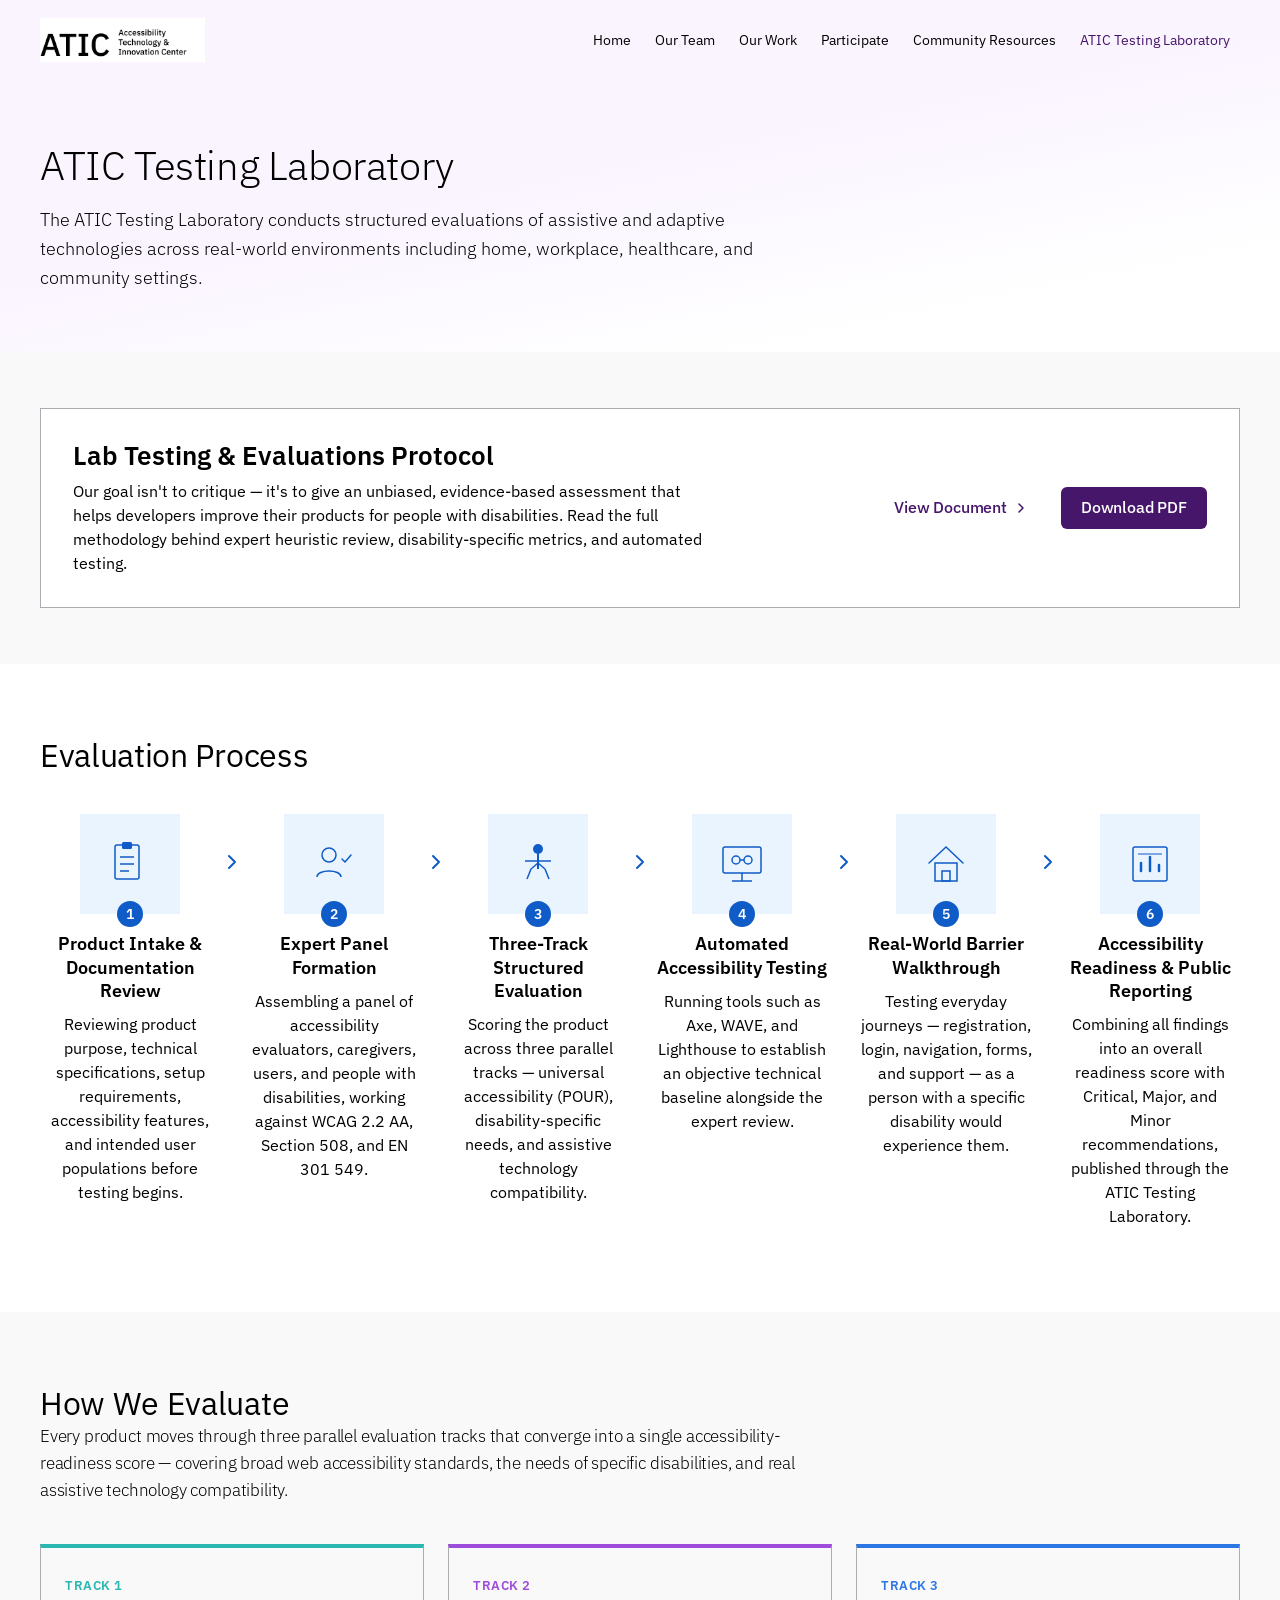
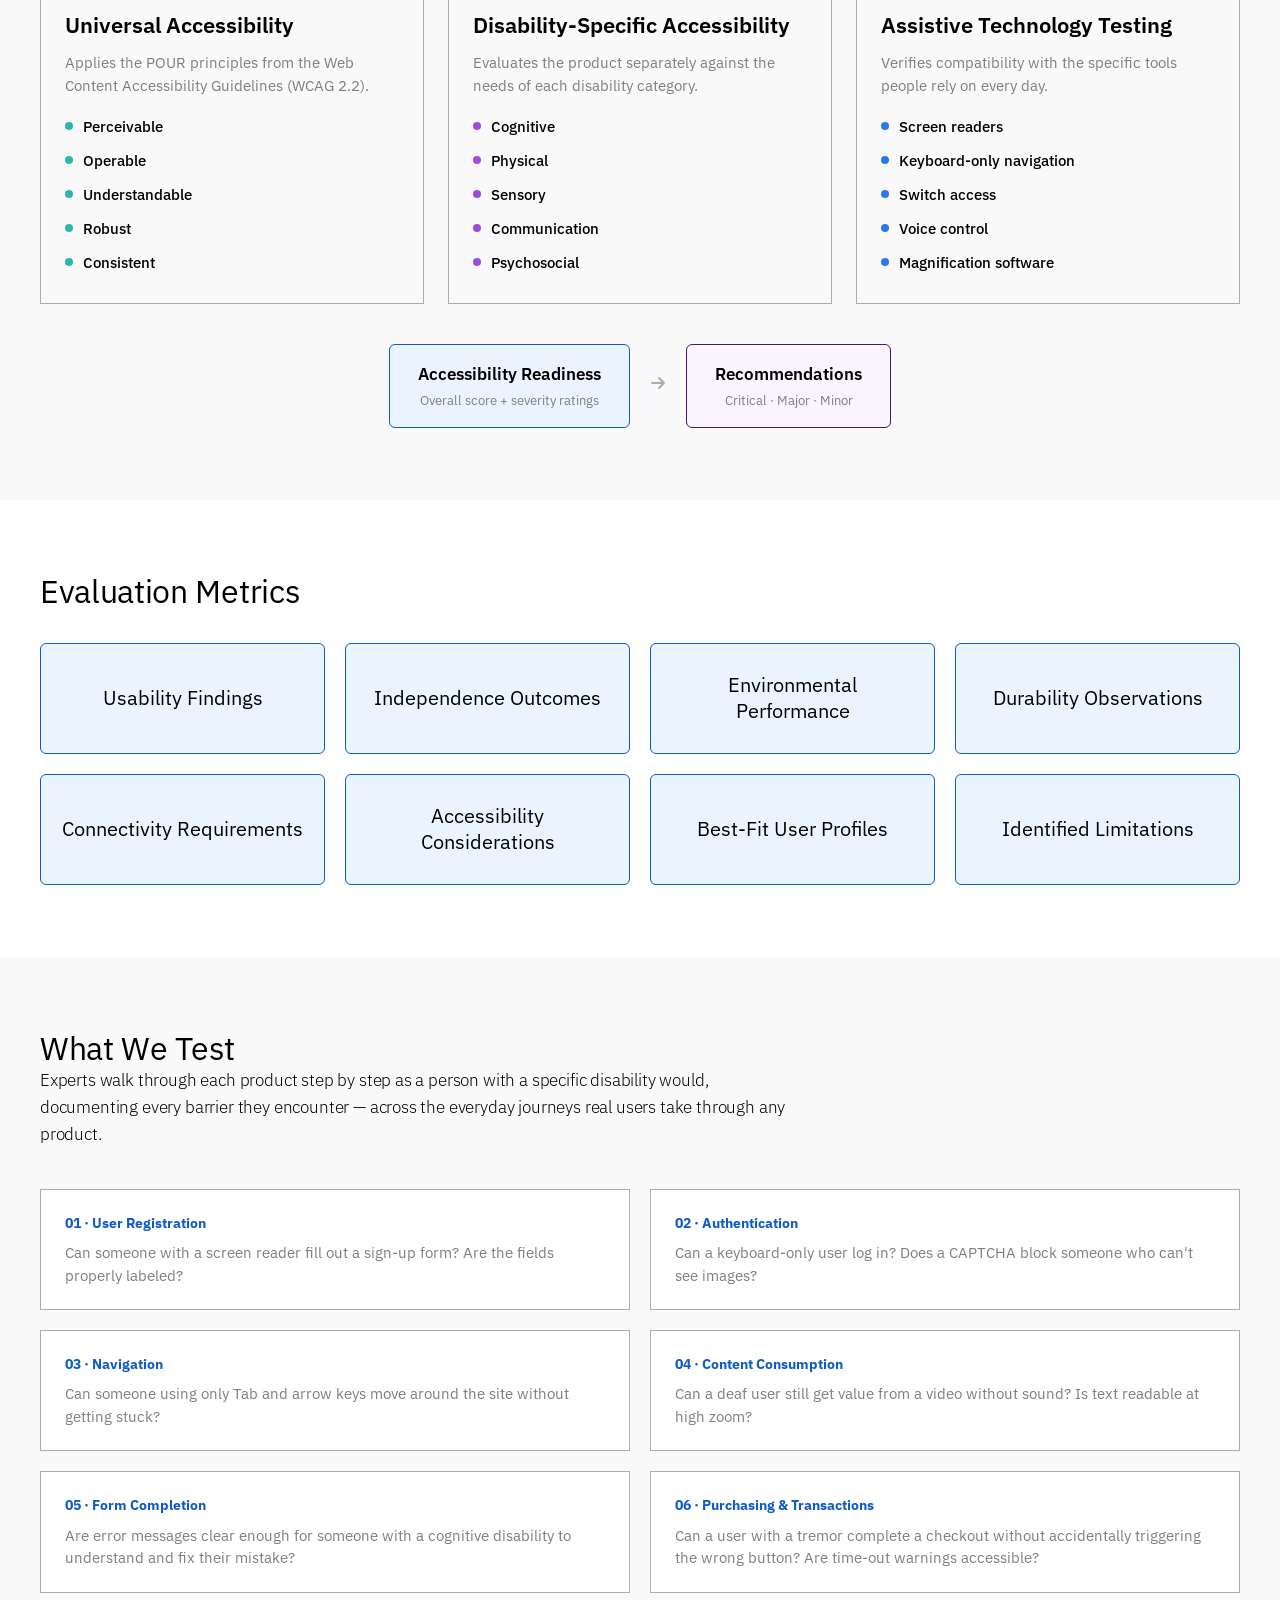
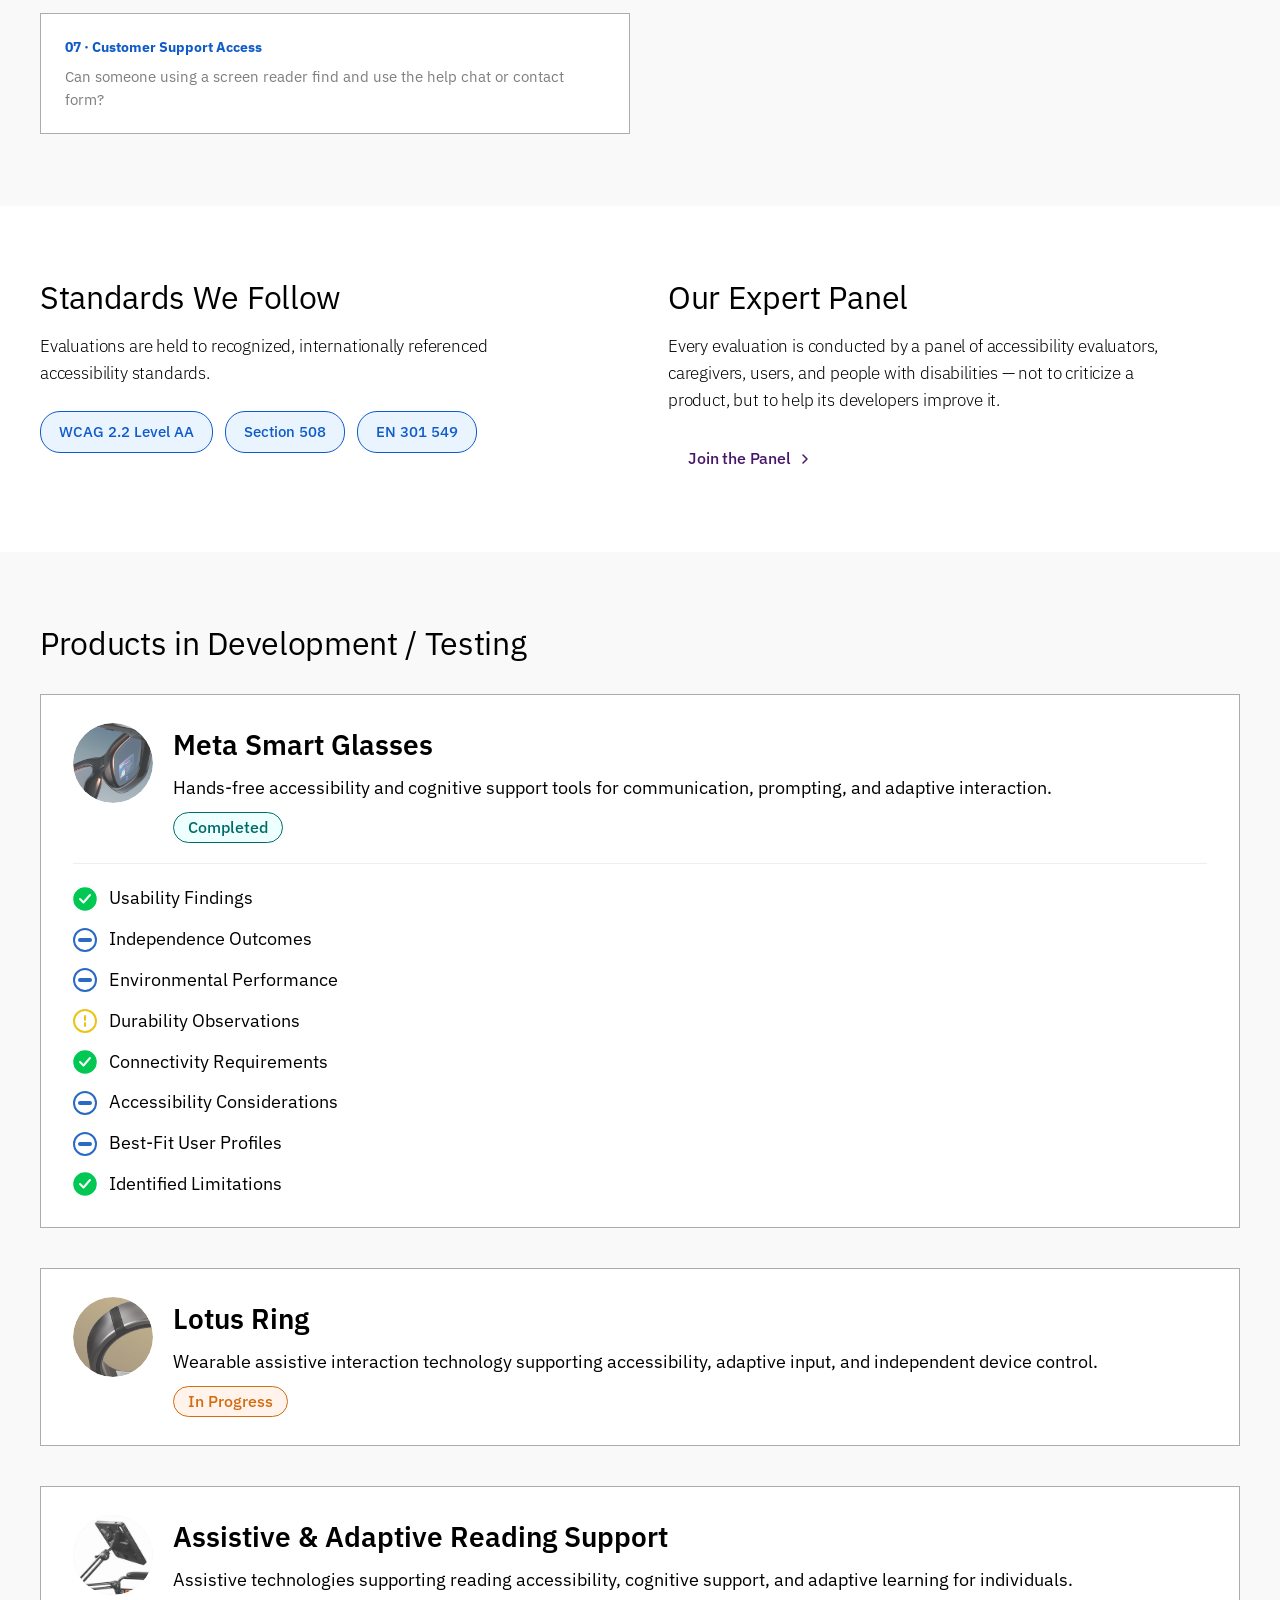
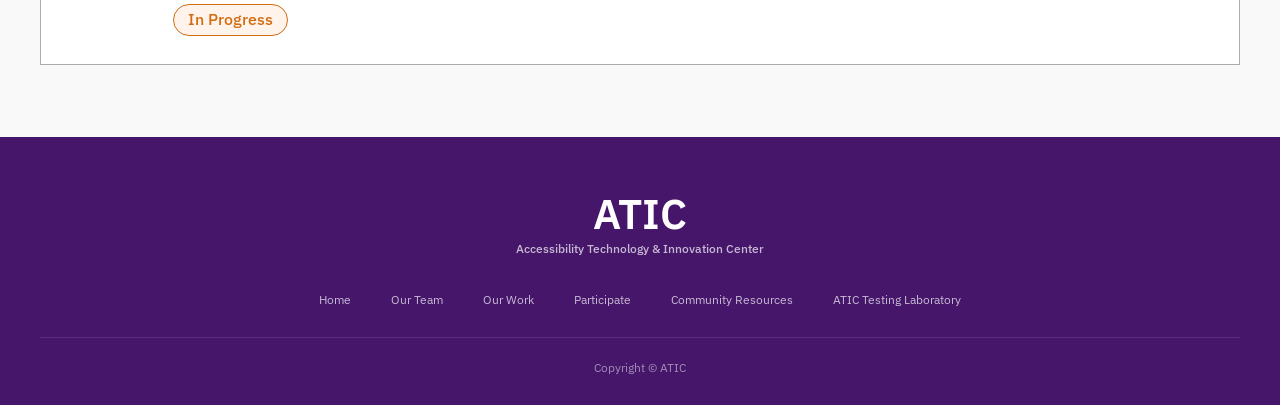
==== commit b69b0415: "Update ATIC Testing Laboratory 2" ====
--- a/atic-testing-laboratory.html
+++ b/atic-testing-laboratory.html
@@ -420,7 +420,7 @@
           <div class="eval-num">1</div>
         </div>
         <p class="eval-label">Product Intake &amp; Documentation Review</p>
-        <p class="eval-desc">Reviewing product purpose, technical specifications, setup requirements, accessibility features, and intended user populations.</p>
+        <p class="eval-desc">Reviewing product purpose, technical specifications, setup requirements, accessibility features, and intended user populations before testing begins.</p>
       </div>
 
       <div class="eval-arrow">
@@ -440,8 +440,8 @@
           </svg>
           <div class="eval-num">2</div>
         </div>
-        <p class="eval-label">Structured Usability Testing</p>
-        <p class="eval-desc">Evaluating ease of use, learning curve, setup complexity, and integration into everyday activities.</p>
+        <p class="eval-label">Expert Panel Formation</p>
+        <p class="eval-desc">Assembling a panel of accessibility evaluators, caregivers, users, and people with disabilities, working against WCAG 2.2 AA, Section 508, and EN 301 549.</p>
       </div>
 
       <div class="eval-arrow">
@@ -449,25 +449,6 @@
       </div>
 
       <!-- Step 3 -->
-      <div class="eval-step">
-        <div class="eval-icon-wrap">
-          <!-- House/environment icon -->
-          <svg viewBox="0 0 54 54" fill="none" xmlns="http://www.w3.org/2000/svg">
-            <path d="M10 26L27 10L44 26" stroke="#0F5BC8" stroke-width="1.5" stroke-linecap="round"/>
-            <rect x="16" y="26" width="22" height="18" fill="none" stroke="#0F5BC8" stroke-width="1.5"/>
-            <rect x="23" y="34" width="8" height="10" fill="none" stroke="#0F5BC8" stroke-width="1.5"/>
-          </svg>
-          <div class="eval-num">3</div>
-        </div>
-        <p class="eval-label">Real-World Assessment</p>
-        <p class="eval-desc">Testing product performance across home, workplace, healthcare, and community environments.</p>
-      </div>
-
-      <div class="eval-arrow">
-        <svg viewBox="0 0 24 24" fill="none"><path d="M9 18l6-6-6-6" stroke="#0F5BC8" stroke-width="2" stroke-linecap="round" stroke-linejoin="round"/></svg>
-      </div>
-
-      <!-- Step 4 -->
       <div class="eval-step">
         <div class="eval-icon-wrap">
           <!-- Accessibility figure icon -->
@@ -480,17 +461,17 @@
             <line x1="20" y1="32" x2="16" y2="42" stroke="#0F5BC8" stroke-width="1.5"/>
             <line x1="34" y1="32" x2="38" y2="42" stroke="#0F5BC8" stroke-width="1.5"/>
           </svg>
-          <div class="eval-num">4</div>
-        </div>
-        <p class="eval-label">Accessibility &amp; Independence Evaluation</p>
-        <p class="eval-desc">Assessing whether the technology supports accessibility, reduces barriers, and improves meaningful independence.</p>
+          <div class="eval-num">3</div>
+        </div>
+        <p class="eval-label">Three-Track Structured Evaluation</p>
+        <p class="eval-desc">Scoring the product across three parallel tracks — universal accessibility (POUR), disability-specific needs, and assistive technology compatibility.</p>
       </div>
 
       <div class="eval-arrow">
         <svg viewBox="0 0 24 24" fill="none"><path d="M9 18l6-6-6-6" stroke="#0F5BC8" stroke-width="2" stroke-linecap="round" stroke-linejoin="round"/></svg>
       </div>
 
-      <!-- Step 5 -->
+      <!-- Step 4 -->
       <div class="eval-step">
         <div class="eval-icon-wrap">
           <!-- Connectivity/network icon -->
@@ -502,10 +483,29 @@
             <circle cx="33" cy="23" r="4" fill="none" stroke="#0F5BC8" stroke-width="1.5"/>
             <line x1="25" y1="23" x2="29" y2="23" stroke="#0F5BC8" stroke-width="1.5"/>
           </svg>
+          <div class="eval-num">4</div>
+        </div>
+        <p class="eval-label">Automated Accessibility Testing</p>
+        <p class="eval-desc">Running tools such as Axe, WAVE, and Lighthouse to establish an objective technical baseline alongside the expert review.</p>
+      </div>
+
+      <div class="eval-arrow">
+        <svg viewBox="0 0 24 24" fill="none"><path d="M9 18l6-6-6-6" stroke="#0F5BC8" stroke-width="2" stroke-linecap="round" stroke-linejoin="round"/></svg>
+      </div>
+
+      <!-- Step 5 -->
+      <div class="eval-step">
+        <div class="eval-icon-wrap">
+          <!-- House/environment icon -->
+          <svg viewBox="0 0 54 54" fill="none" xmlns="http://www.w3.org/2000/svg">
+            <path d="M10 26L27 10L44 26" stroke="#0F5BC8" stroke-width="1.5" stroke-linecap="round"/>
+            <rect x="16" y="26" width="22" height="18" fill="none" stroke="#0F5BC8" stroke-width="1.5"/>
+            <rect x="23" y="34" width="8" height="10" fill="none" stroke="#0F5BC8" stroke-width="1.5"/>
+          </svg>
           <div class="eval-num">5</div>
         </div>
-        <p class="eval-label">Reliability &amp; Connectivity Assessment</p>
-        <p class="eval-desc">Examining durability, consistency of performance, maintenance needs, and connectivity requirements.</p>
+        <p class="eval-label">Real-World Barrier Walkthrough</p>
+        <p class="eval-desc">Testing everyday journeys — registration, login, navigation, forms, and support — as a person with a specific disability would experience them.</p>
       </div>
 
       <div class="eval-arrow">
@@ -525,8 +525,8 @@
           </svg>
           <div class="eval-num">6</div>
         </div>
-        <p class="eval-label">Findings &amp; Public Reporting</p>
-        <p class="eval-desc">Publishing structured evaluation summaries, observed limitations, best-fit user profiles, and evidence-based findings through the ATIC website.</p>
+        <p class="eval-label">Accessibility Readiness &amp; Public Reporting</p>
+        <p class="eval-desc">Combining all findings into an overall readiness score with Critical, Major, and Minor recommendations, published through the ATIC Testing Laboratory.</p>
       </div>
 
     </div>
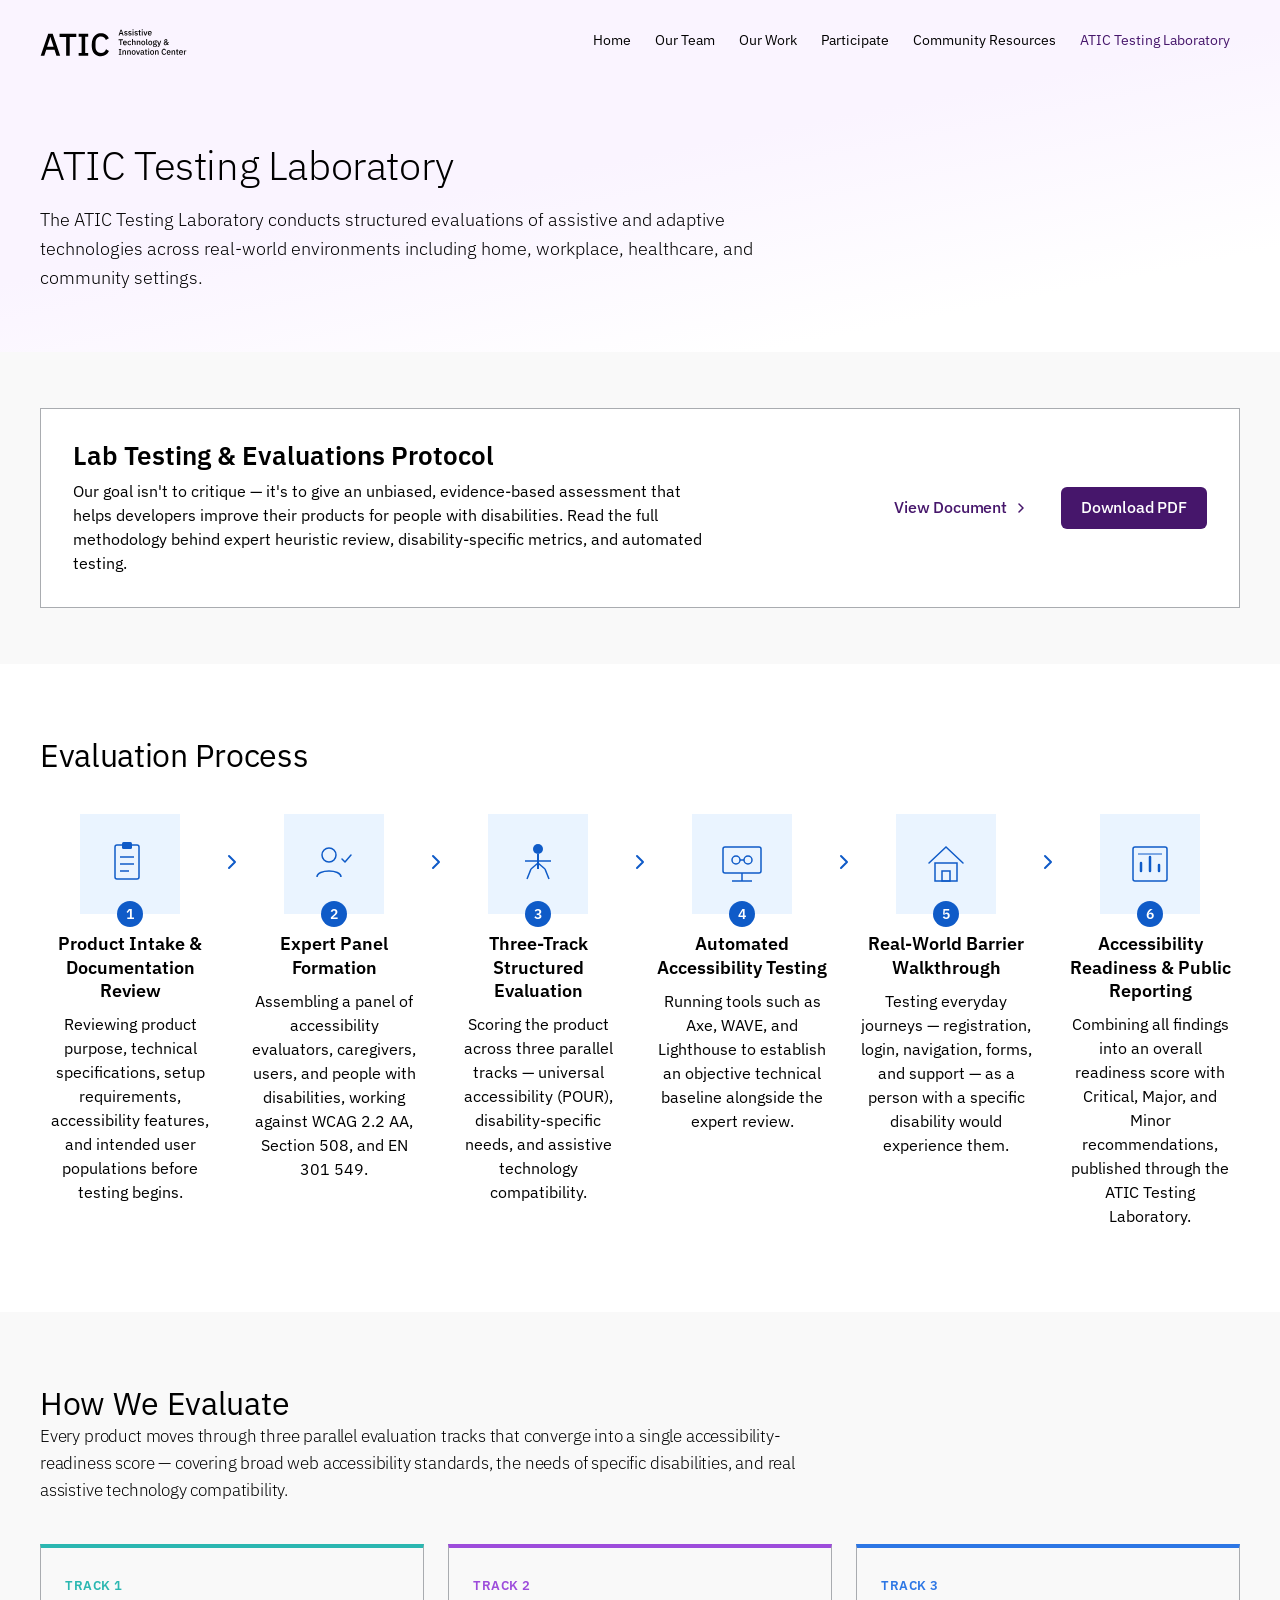
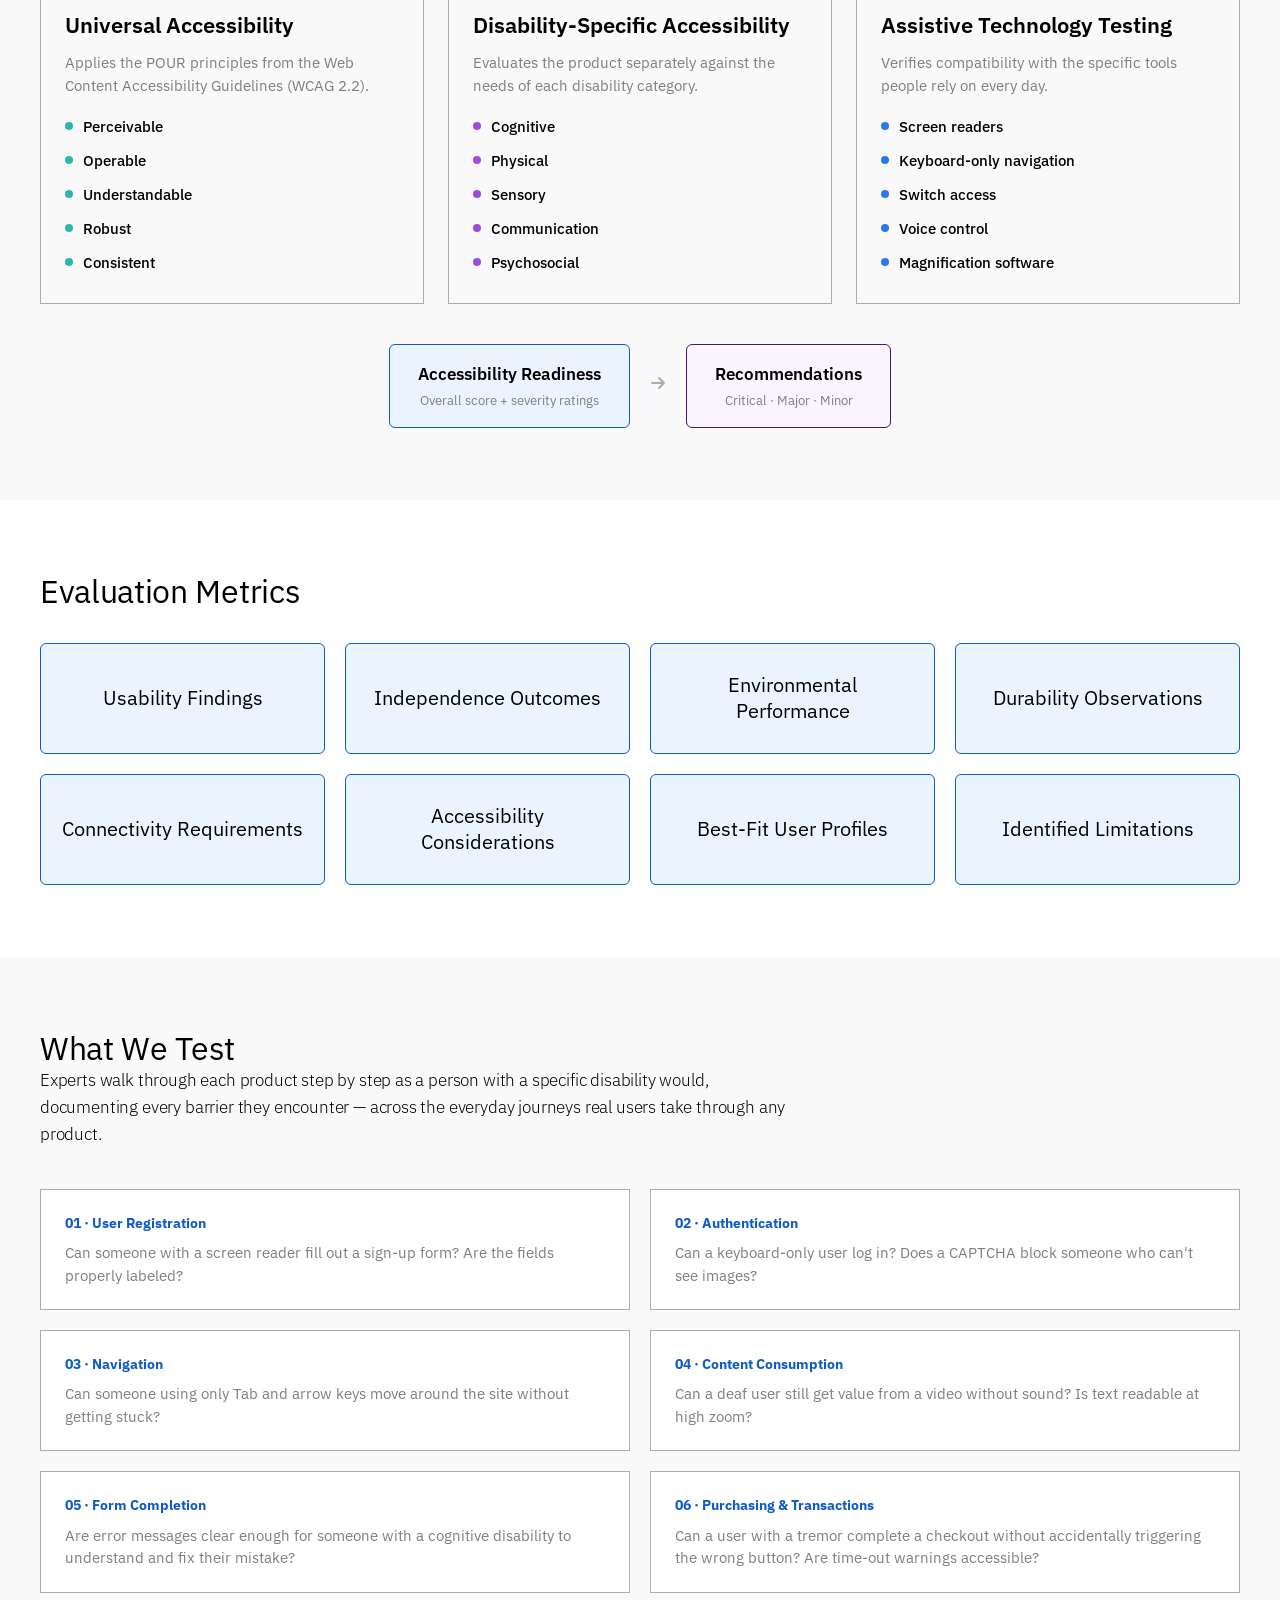
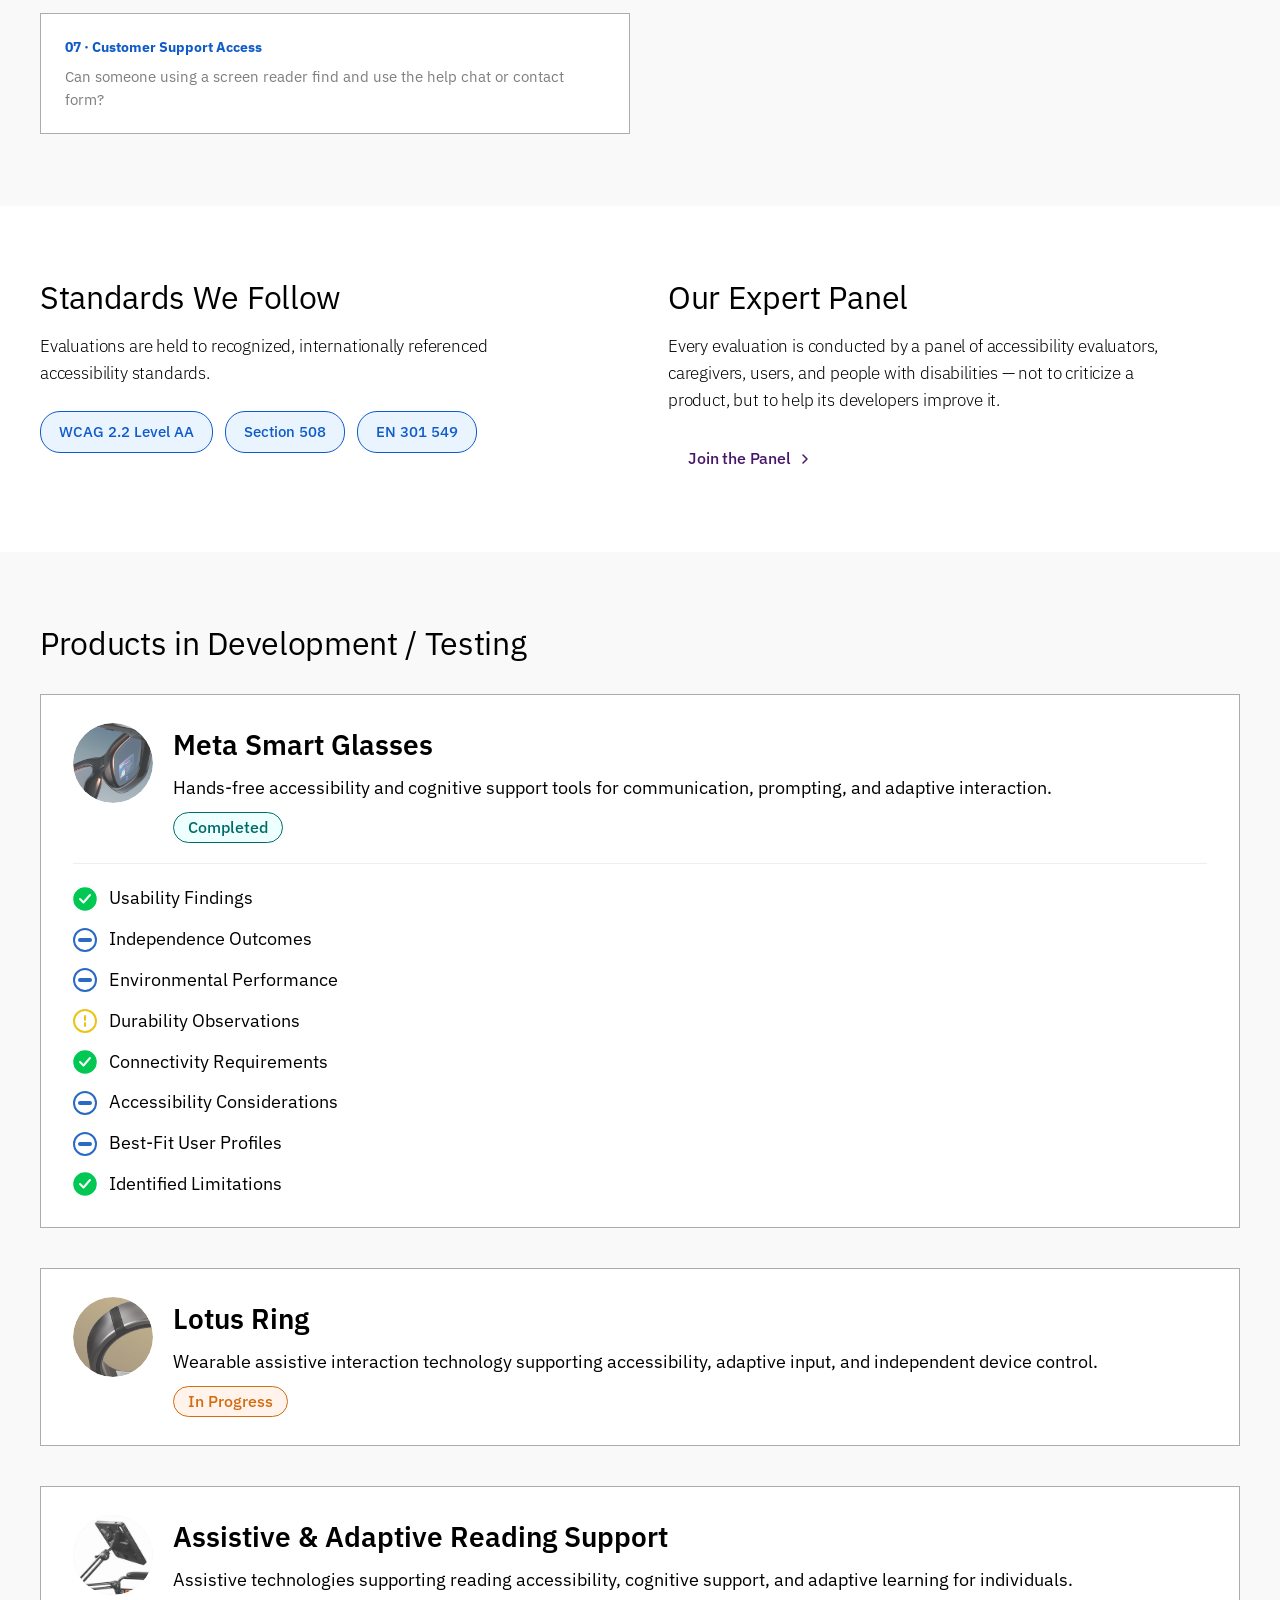
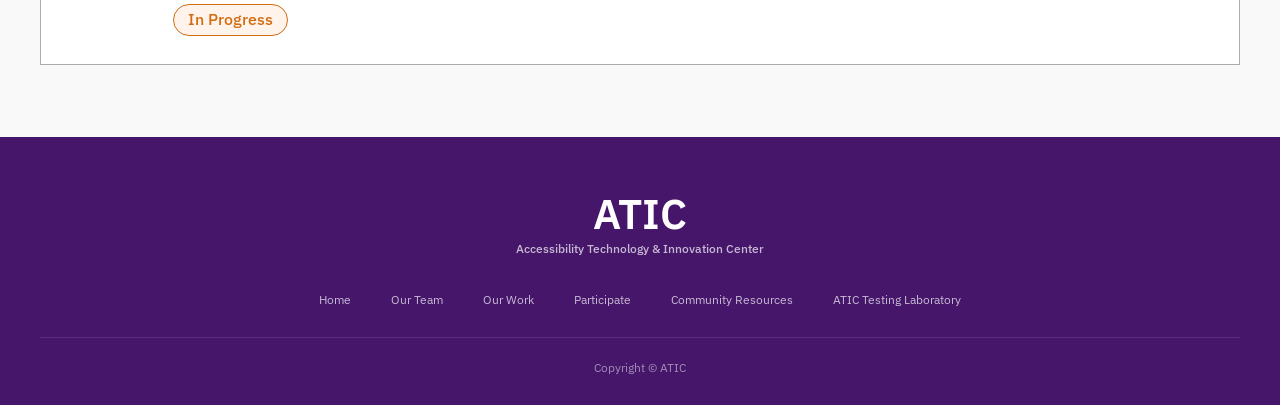
==== commit 8a33155c: "logo change" ====
--- a/atic-testing-laboratory.html
+++ b/atic-testing-laboratory.html
@@ -344,7 +344,7 @@
 <!-- ═══════════ NAVBAR ═══════════ -->
 <nav class="navbar">
   <div class="container nav-inner">
-    <a href="index.html" class="nav-logo"><img src="assets/images/atic-logo-full.jpg" alt="ATIC - Accessibility Technology &amp; Innovation Center" class="nav-logo-img"></a>
+    <a href="index.html" class="nav-logo"><img src="assets/images/atic_logo_svg.svg" alt="ATIC - Assistive Technology &amp; Innovation Center" class="nav-logo-img"></a>
     <div class="nav-links">
       <a href="index.html">Home</a>
       <a href="our-team.html">Our Team</a>
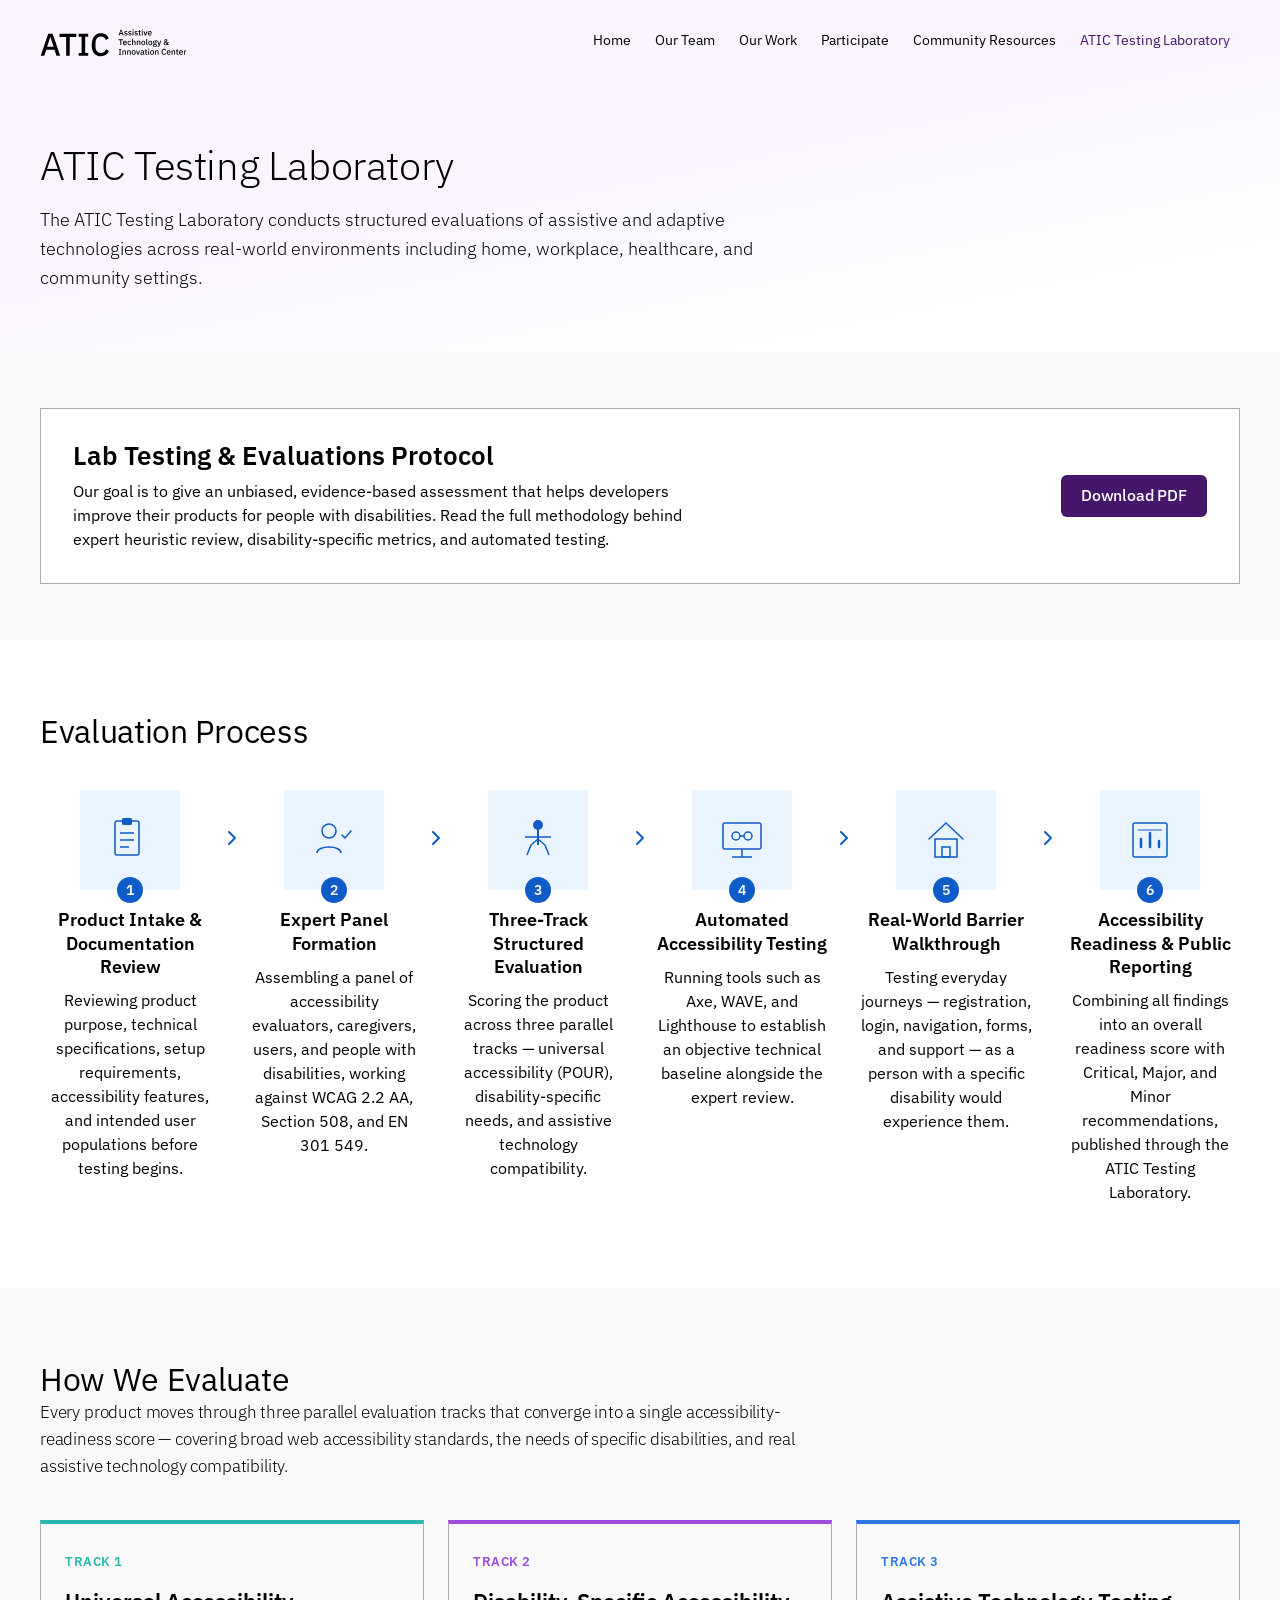
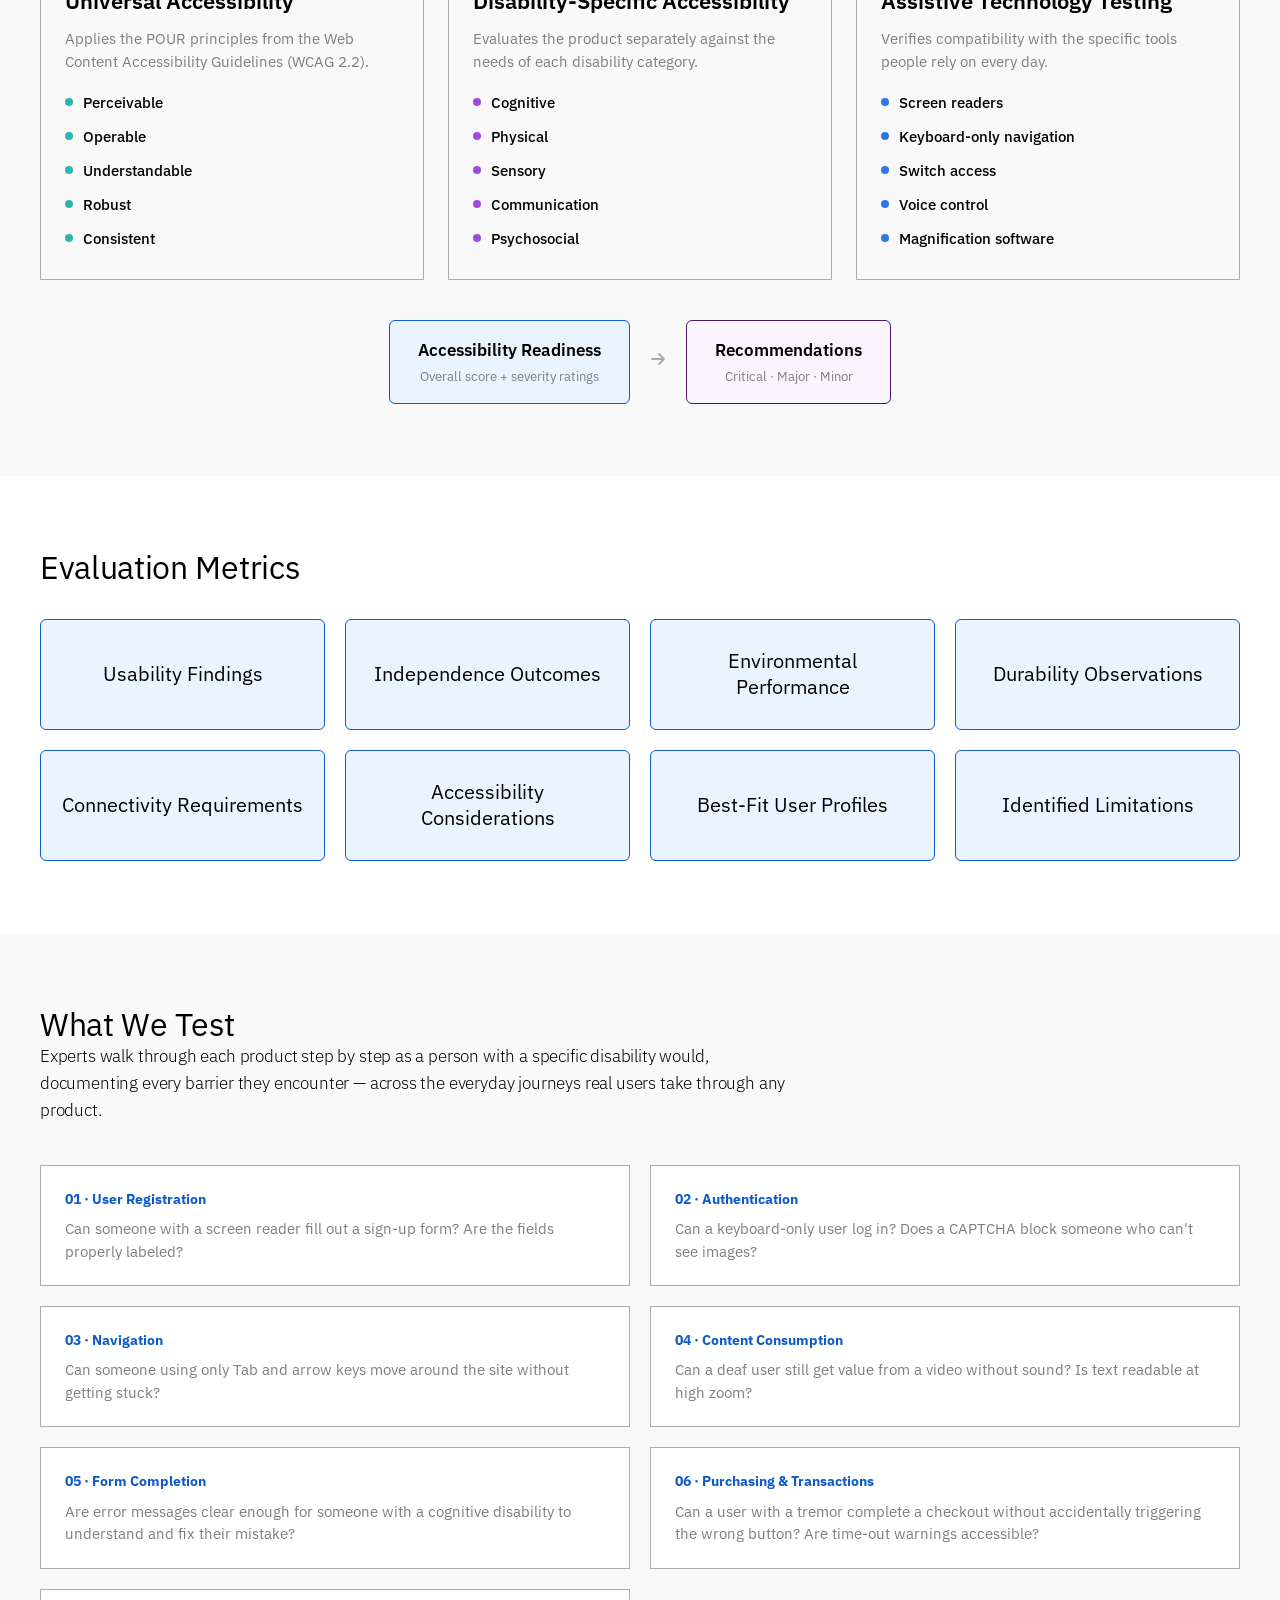
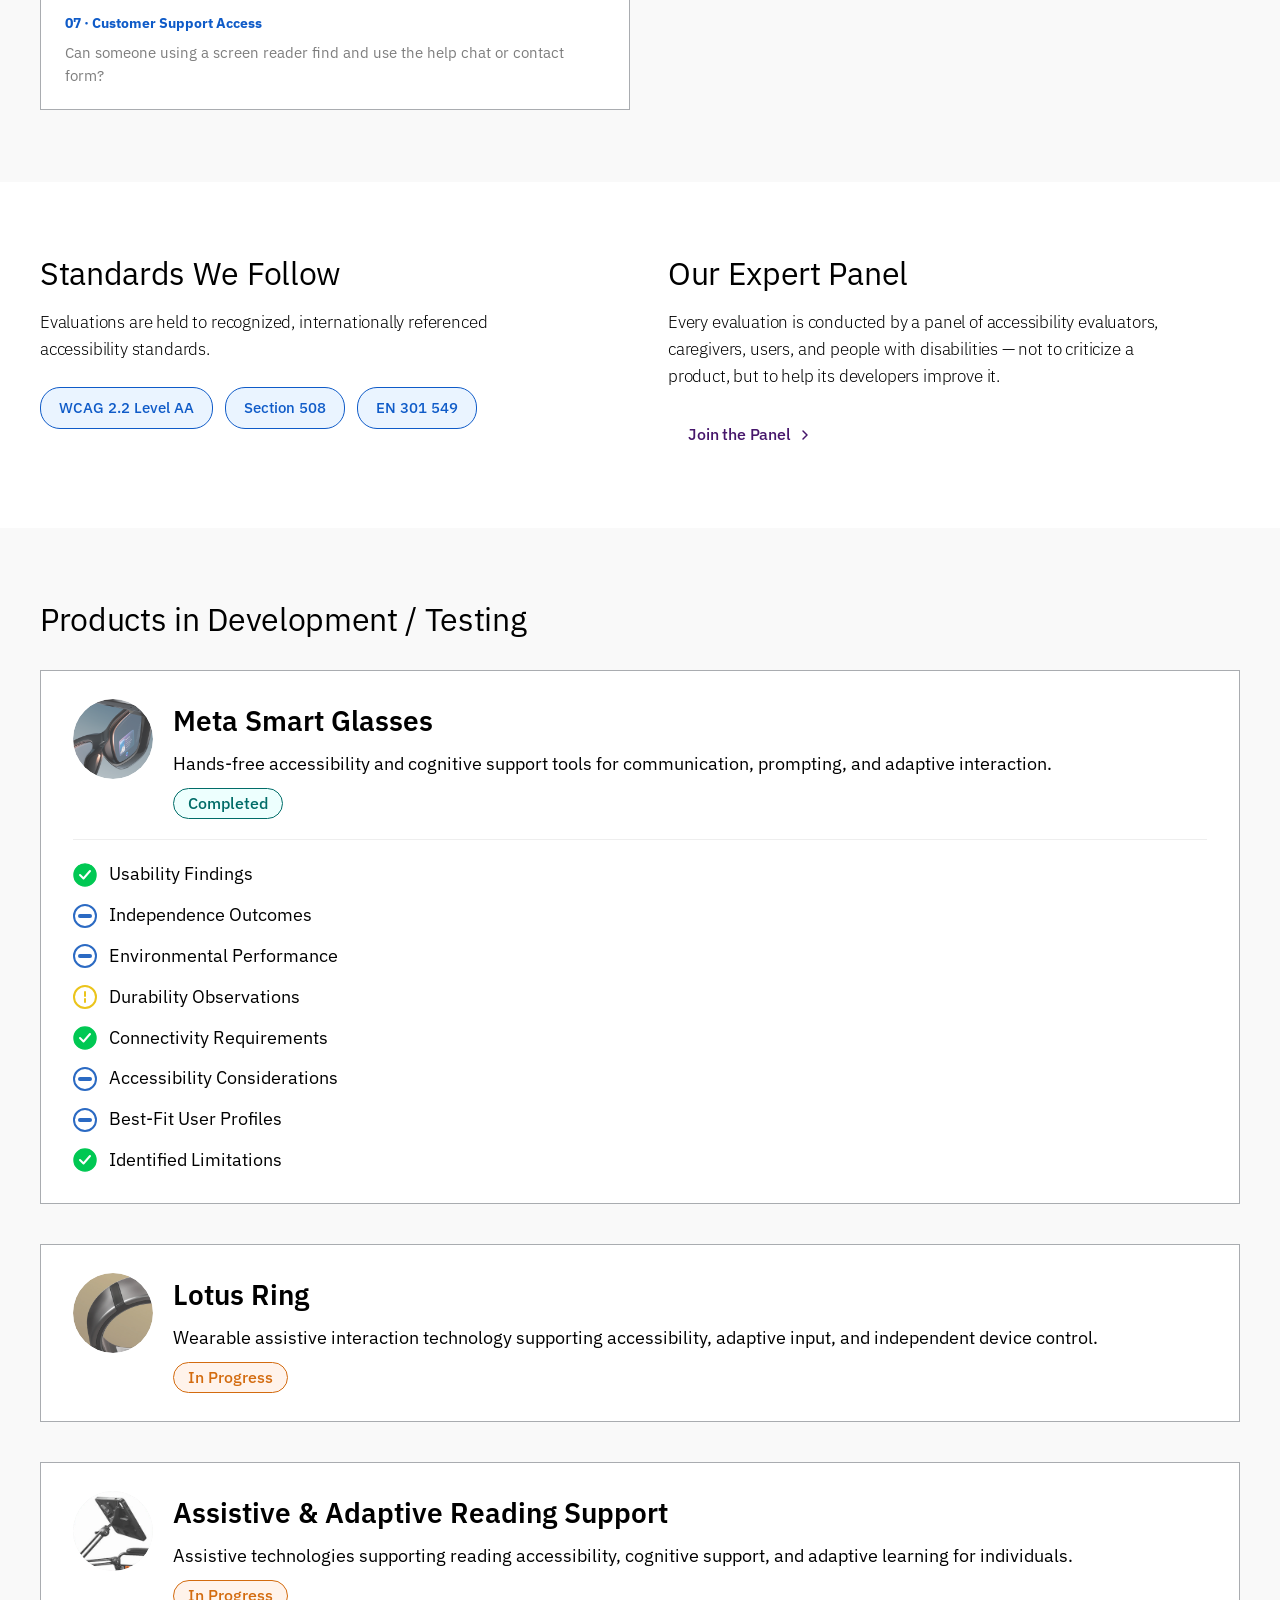
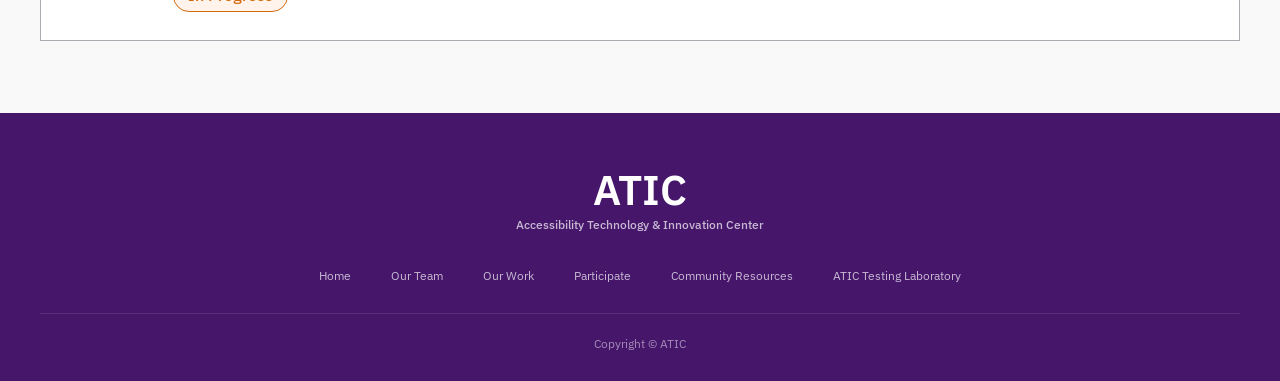
==== commit 351f6d90: "remove protocol view document" ====
--- a/atic-testing-laboratory.html
+++ b/atic-testing-laboratory.html
@@ -382,13 +382,9 @@
     <div style="border:1px solid var(--border); background:#fff; padding:32px; display:flex; flex-wrap:wrap; align-items:center; justify-content:space-between; gap:24px;">
       <div style="max-width:640px;">
         <p class="h-card" style="margin-bottom:8px;">Lab Testing &amp; Evaluations Protocol</p>
-        <p style="color:var(--text); font-size:1rem; line-height:1.5;">Our goal isn't to critique — it's to give an unbiased, evidence-based assessment that helps developers improve their products for people with disabilities. Read the full methodology behind expert heuristic review, disability-specific metrics, and automated testing.</p>
+        <p style="color:var(--text); font-size:1rem; line-height:1.5;">Our goal is to give an unbiased, evidence-based assessment that helps developers improve their products for people with disabilities. Read the full methodology behind expert heuristic review, disability-specific metrics, and automated testing.</p>
       </div>
       <div style="display:flex; gap:12px; flex-wrap:wrap;">
-        <a href="https://docs.google.com/document/d/1e9j__JBbrNRxvlhnJkBAOR5cU64zh4cR/edit?usp=sharing" target="_blank" rel="noopener noreferrer" class="btn-outline">
-          View Document
-          <svg width="16" height="16" viewBox="0 0 16 16" fill="none"><path d="M6 12l4-4-4-4" stroke="#46166B" stroke-width="1.5" stroke-linecap="round" stroke-linejoin="round"/></svg>
-        </a>
         <a href="https://docs.google.com/document/d/1e9j__JBbrNRxvlhnJkBAOR5cU64zh4cR/export?format=pdf" class="btn-primary">Download PDF</a>
       </div>
     </div>
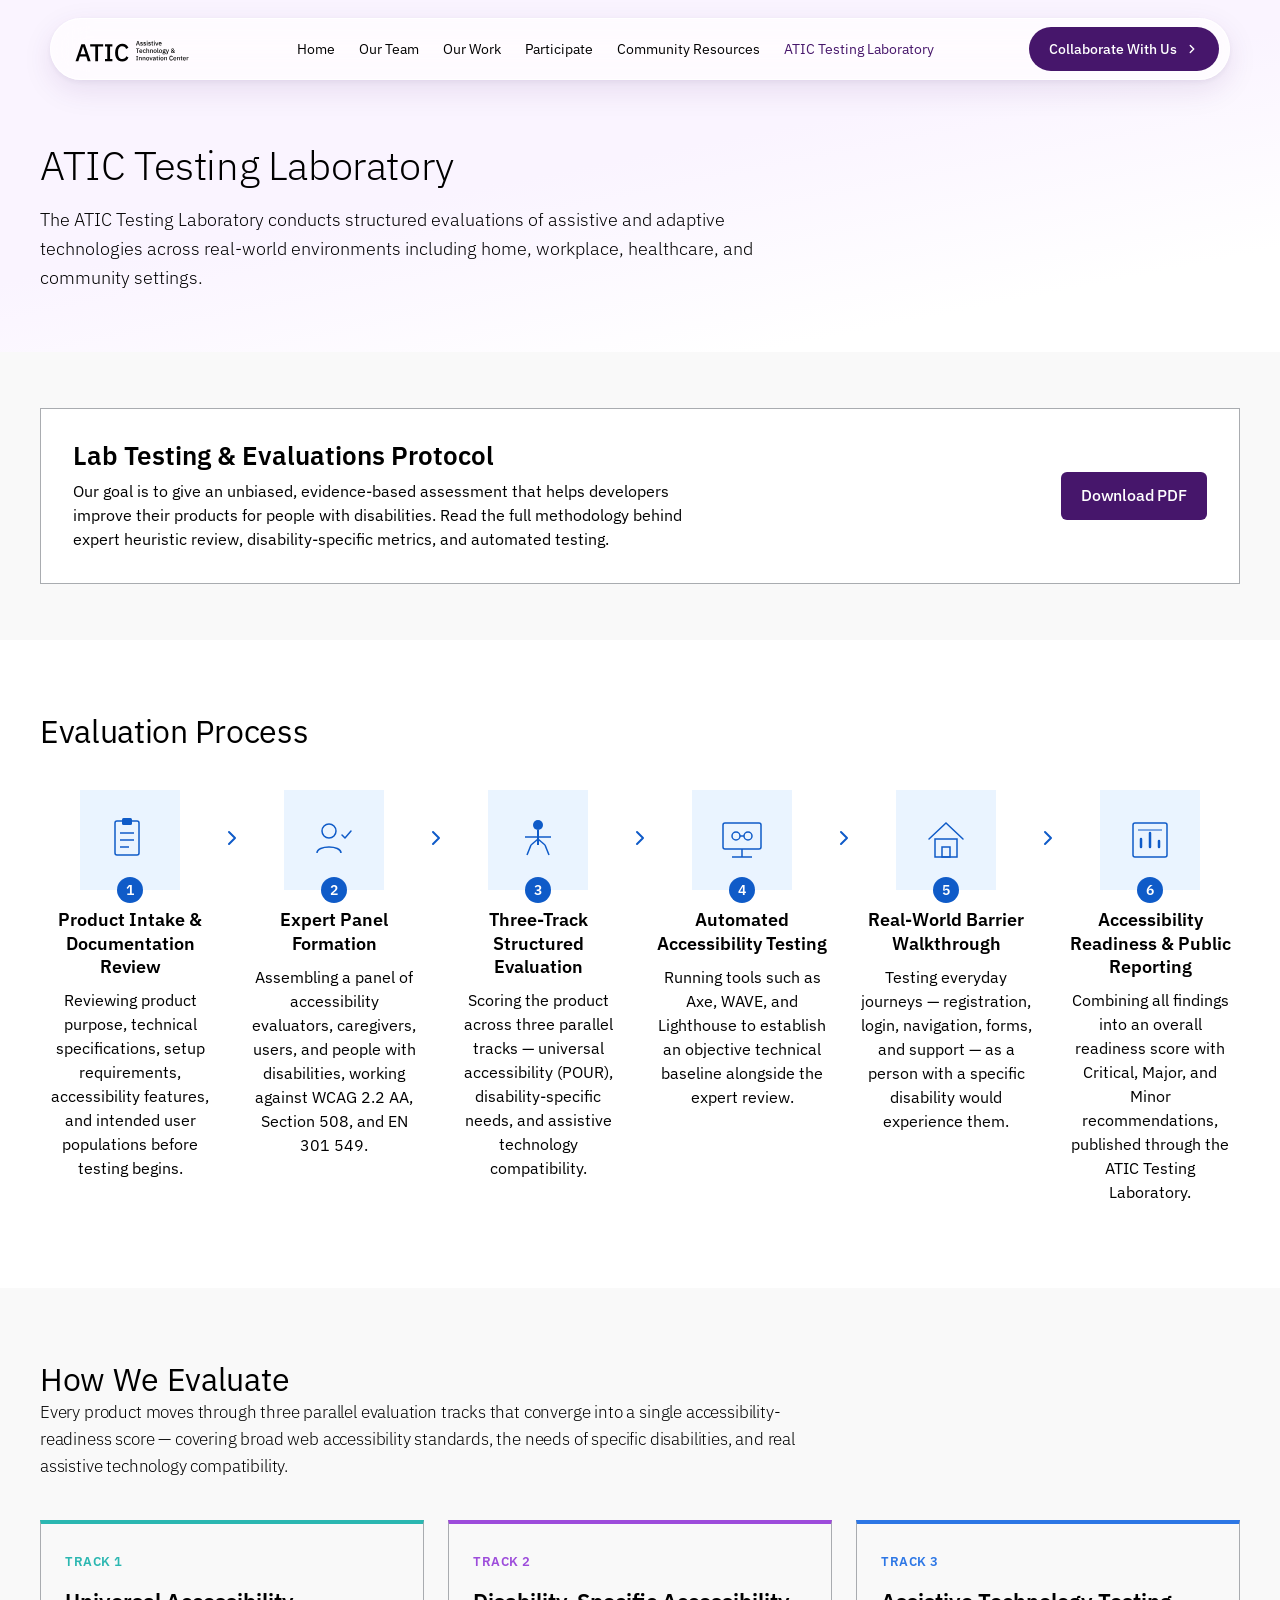
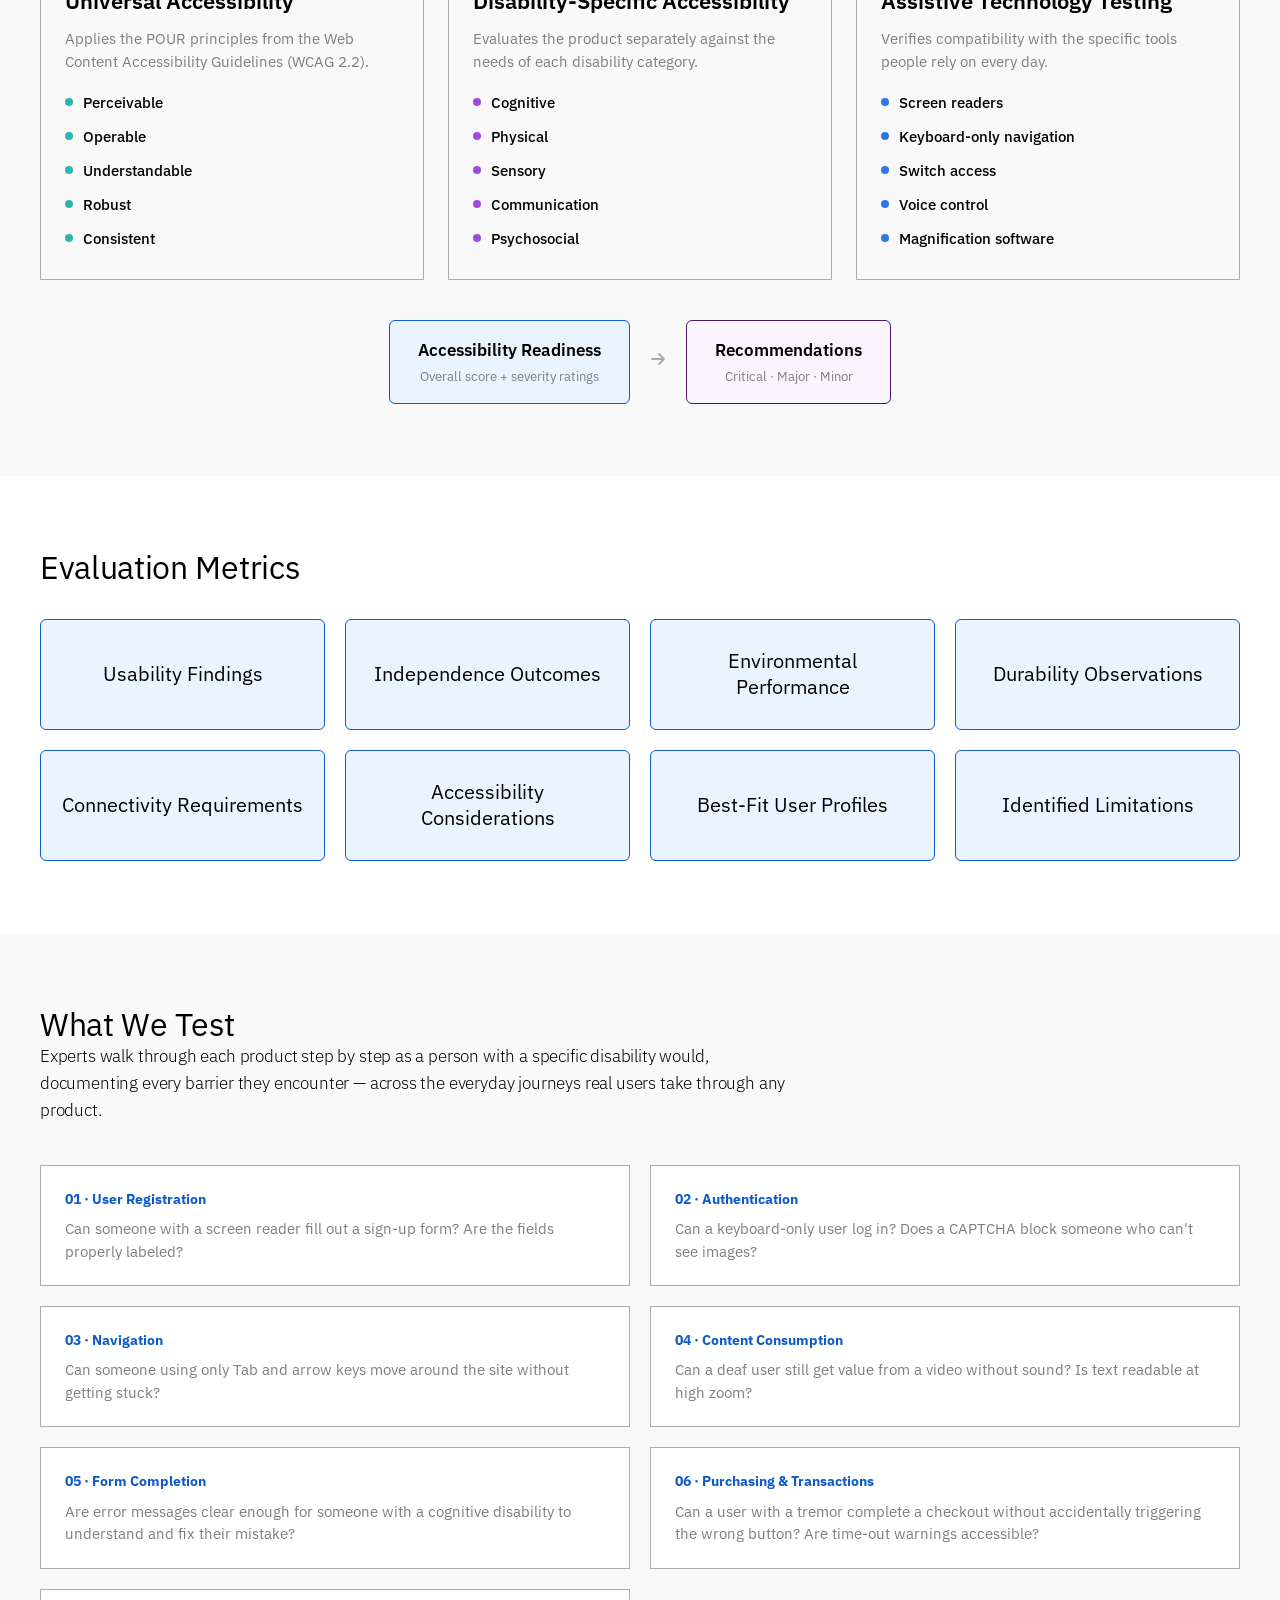
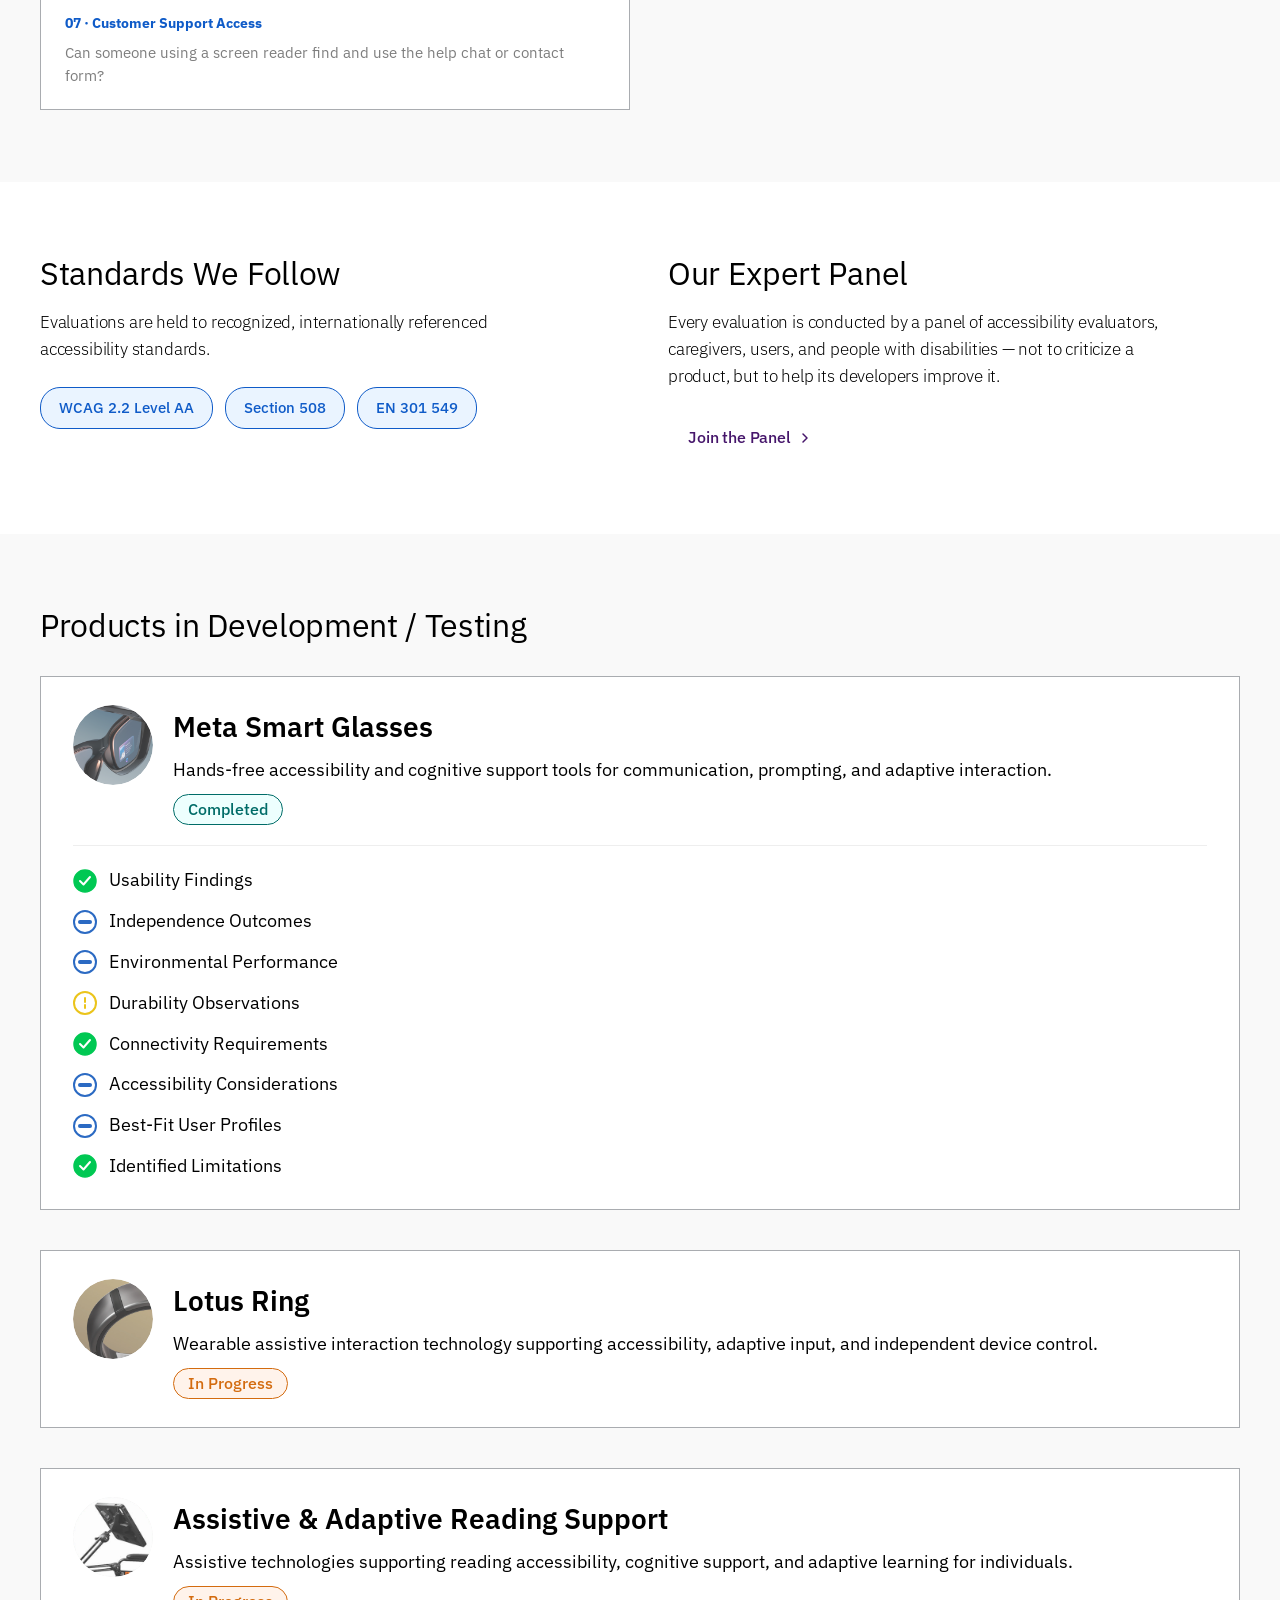
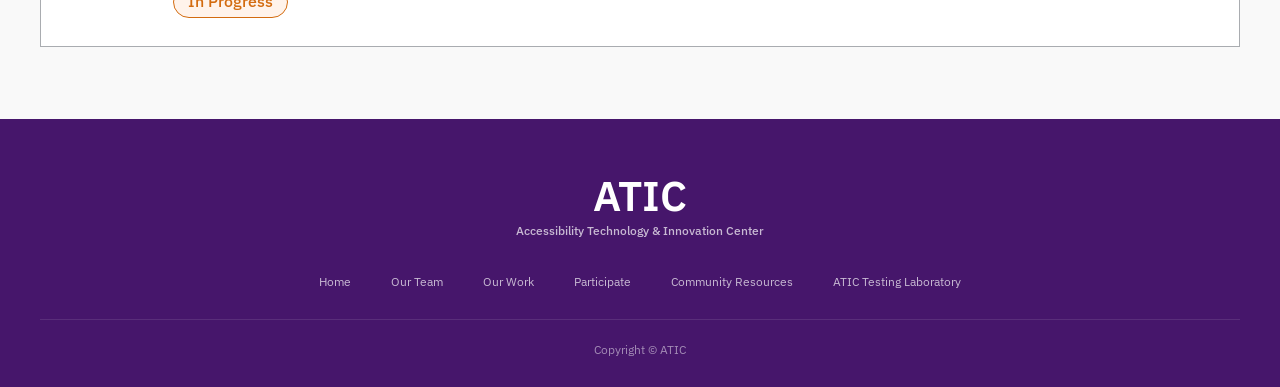
==== commit 3bd8e3f0: "Use the floating pill navbar on every page The capsule nav was scoped to the home page. Its rules mo" ====
--- a/atic-testing-laboratory.html
+++ b/atic-testing-laboratory.html
@@ -6,6 +6,7 @@
   <title>ATIC Testing Laboratory — ATIC</title>
   <meta name="description" content="The ATIC Testing Laboratory conducts structured evaluations of assistive and adaptive technologies across real-world environments." />
   <link rel="stylesheet" href="css/styles.css" />
+  <link rel="stylesheet" href="css/nav-pill.css" />
   <style>
     /* ── ATIC Testing Laboratory page overrides (from Figma CSS) ── */
 
@@ -353,6 +354,9 @@
       <a href="community-resources.html">Community Resources</a>
       <a href="atic-testing-laboratory.html" class="active">ATIC Testing Laboratory</a>
     </div>
+    <a href="our-work.html" class="gh-nav-cta">Collaborate With Us
+      <svg width="14" height="14" viewBox="0 0 16 16" fill="none" aria-hidden="true"><path d="M6 12l4-4-4-4" stroke="#fff" stroke-width="1.6" stroke-linecap="round" stroke-linejoin="round"/></svg>
+    </a>
     <button class="hamburger" aria-label="Menu"><span></span><span></span><span></span></button>
   </div>
 </nav>
@@ -363,6 +367,9 @@
   <a href="participate.html">Participate</a>
   <a href="community-resources.html">Community Resources</a>
   <a href="atic-testing-laboratory.html" class="active">ATIC Testing Laboratory</a>
+  <a href="our-work.html" class="gh-nav-cta">Collaborate With Us
+    <svg width="14" height="14" viewBox="0 0 16 16" fill="none" aria-hidden="true"><path d="M6 12l4-4-4-4" stroke="#fff" stroke-width="1.6" stroke-linecap="round" stroke-linejoin="round"/></svg>
+  </a>
 </div>
 
 <!-- ═══════════ HERO ═══════════
--- a/css/styles.css
+++ b/css/styles.css
@@ -101,7 +101,7 @@
 /* Primary: filled, NO border */
 .btn-primary{
   display:inline-flex;align-items:center;gap:6px;
-  padding:8px 20px;
+  padding:11px 20px;
   background:var(--purple);color:#fff;
   font-size:1rem;font-weight:500;letter-spacing:-0.01em;
   border:0;
@@ -113,7 +113,7 @@
 /* Outline: completely borderless, no background box */
 .btn-outline{
   display:inline-flex;align-items:center;gap:6px;
-  padding:8px 20px;
+  padding:11px 20px;
   background:transparent;
   color:var(--purple);
   font-size:1rem;font-weight:500;letter-spacing:-0.01em;
@@ -210,7 +210,7 @@
 /* Nav links */
 .nav-links{display:flex;align-items:center;gap:4px}
 .nav-links a{
-  padding:6px 10px;
+  padding:11px 10px;
   font-size:0.875rem;font-weight:400;
   color:var(--text);
   border-radius:4px;
--- a/css/nav-pill.css
+++ b/css/nav-pill.css
@@ -0,0 +1,82 @@
+/* ============================================================
+   ATIC Website — floating pill navbar (yujung branch)
+
+   The capsule nav, shared by every page. Loaded after styles.css
+   so it overrides the flat fixed bar defined there.
+   ============================================================ */
+/* ── 2. Floating pill navbar ───────────────────────────────── */
+.navbar {
+  background: transparent;
+  box-shadow: none;
+  border-bottom: none;
+  padding: 18px 0;
+  height: auto;
+}
+
+.nav-inner {
+  max-width: 1180px;
+  margin: 0 auto;
+  background: rgba(255, 255, 255, 0.82);
+  border: 1px solid rgba(255, 255, 255, 0.9);
+  border-radius: 999px;
+  padding: 8px 10px 8px 24px;
+  box-shadow:
+    0 10px 30px rgba(70, 22, 107, 0.1),
+    0 2px 6px rgba(70, 22, 107, 0.06);
+  height: auto;
+  gap: 20px;
+}
+
+@supports ((backdrop-filter: blur(1px)) or (-webkit-backdrop-filter: blur(1px))) {
+  .nav-inner {
+    -webkit-backdrop-filter: blur(18px) saturate(165%);
+    backdrop-filter: blur(18px) saturate(165%);
+    background: rgba(255, 255, 255, 0.68);
+  }
+}
+
+.navbar.scrolled .nav-inner {
+  background: rgba(255, 255, 255, 0.95);
+  box-shadow:
+    0 14px 36px rgba(70, 22, 107, 0.14),
+    0 2px 8px rgba(70, 22, 107, 0.08);
+}
+
+.nav-logo-img { height: 34px; width: auto; }
+
+/* The CTA that lives inside the capsule, as in the reference */
+.gh-nav-cta {
+  display: inline-flex;
+  align-items: center;
+  gap: 8px;
+  padding: 11px 20px;
+  border-radius: 999px;
+  background: var(--purple);
+  color: #fff;
+  font-size: 0.875rem;
+  font-weight: 500;
+  white-space: nowrap;
+  transition: var(--ease);
+}
+.gh-nav-cta:hover { background: #341153; color: #fff; transform: translateY(-1px); }
+.gh-nav-cta svg { flex: 0 0 auto; }
+
+/* Below the pill's breakpoint the hamburger menu carries the CTA, so the
+   mobile sheet gets its own copy of it. */
+.mobile-nav .gh-nav-cta {
+  align-self: flex-start;
+  margin-top: 8px;
+  color: #fff;
+}
+.mobile-nav .gh-nav-cta:hover { color: #fff; }
+
+@media (max-width: 1180px) {
+  .nav-links { gap: 0; }
+  .nav-links a { padding: 11px 7px; font-size: 0.8125rem; }
+  .gh-nav-cta { padding: 11px 15px; font-size: 0.8125rem; }
+}
+
+@media (max-width: 900px) {
+  .nav-inner { padding: 8px 10px 8px 18px; }
+  .nav-links + .gh-nav-cta { display: none; } /* the sheet carries it */
+}
